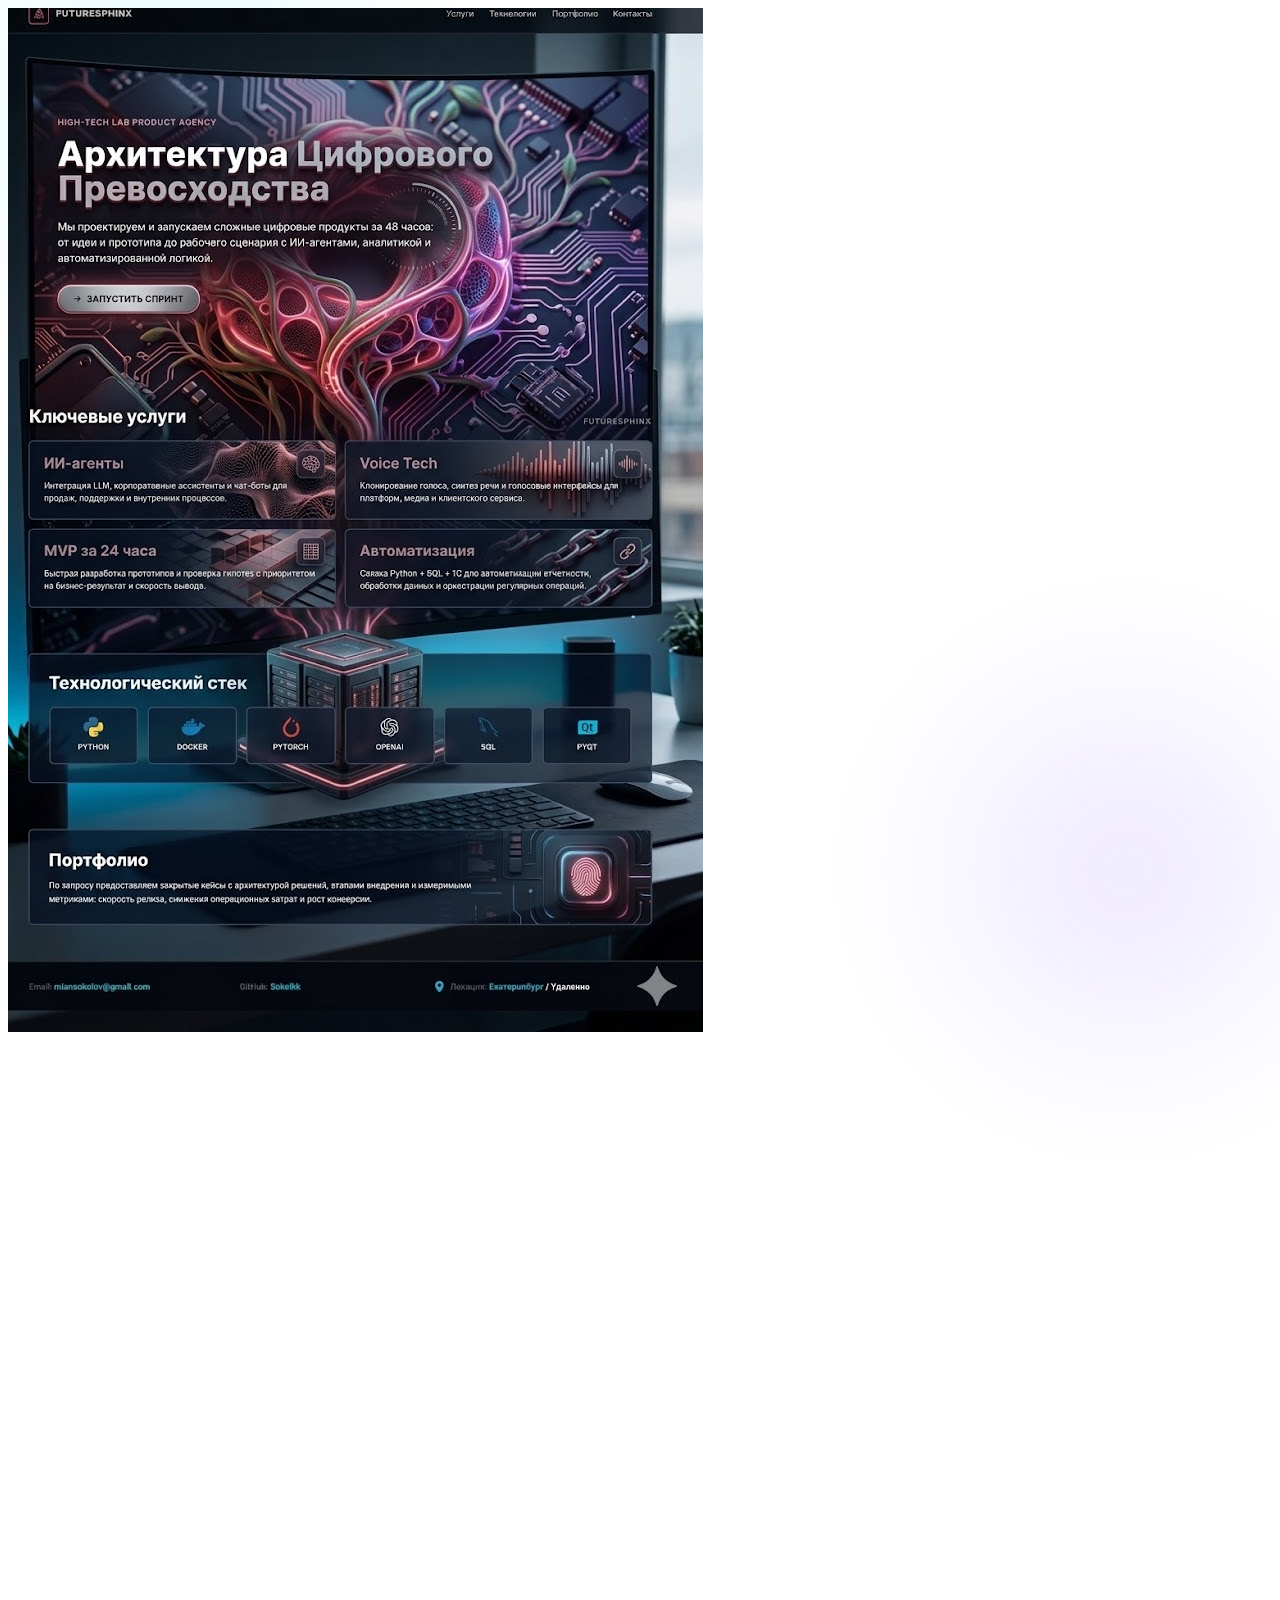
==== index.html @ 612477cf "Update index.html" ====
<!doctype html>
<html lang="ru">
<head>
  <meta charset="UTF-8" />
  <meta name="viewport" content="width=device-width, initial-scale=1.0" />
  <title>FutureSphinx — Архитектура цифрового превосходства</title>
  <link rel="preconnect" href="https://fonts.googleapis.com" />
  <link rel="preconnect" href="https://fonts.gstatic.com" crossorigin />
  <link href="https://fonts.googleapis.com/css2?family=Inter:wght@500;600;700;800&display=swap" rel="stylesheet" />
  <script src="https://cdn.tailwindcss.com"></script>
  <script>
    tailwind.config = {
      theme: {
        extend: {
          colors: {
            electric: "#00D1FF"
          },
          fontFamily: {
            sans: ["Inter", "ui-sans-serif", "system-ui", "sans-serif"]
          }
        }
      }
    };
  </script>
  <link rel="stylesheet" href="./styles.css" />
</head>
<body class="bg-[#04070f] text-slate-100 antialiased">
  <div class="ambient ambient-a"></div>
  <div class="ambient ambient-b"></div>
  <div class="fixed inset-0 -z-30">
    <img src="./assets/hero-board.jpg" alt="Фон печатной платы" class="h-full w-full object-cover brightness-[0.16] saturate-125" />
    <div class="absolute inset-0 bg-[linear-gradient(160deg,rgba(1,7,22,0.84),rgba(3,4,10,0.95))]"></div>
    <div class="absolute inset-0 tech-grid"></div>
  </div>
<div class="relative w-full overflow-hidden">
  <main class="mx-auto w-full max-w-[1280px] px-4 py-6 md:px-8 md:py-10">
    <section class="lab-shell reveal rounded-[14px] border border-white/15">
      <canvas id="fxCanvas" class="pointer-events-none absolute inset-0 z-[1]"></canvas>
      <div class="lab-bg absolute inset-0 z-0"></div>

      <header class="relative z-10 flex items-center justify-between border-b border-white/10 px-4 py-3 md:px-7">
        <a href="#" class="inline-flex items-center gap-2">
          <span class="inline-flex h-6 w-6 items-center justify-center rounded border border-electric/50 bg-electric/10">
            <svg viewBox="0 0 64 64" class="h-4 w-4 text-electric" fill="none" stroke="currentColor" stroke-width="4">
              <path d="M14 46l6-24 12 10 12-10 6 24-18 8-18-8z"></path>
              <path d="M24 18l8-8 8 8"></path>
            </svg>
          </span>
          <span class="text-xs font-extrabold tracking-[0.12em]">FUTURESPHINX</span>
        </a>
        <nav class="hidden items-center gap-5 text-xs font-semibold text-slate-300 md:flex">
          <a href="#services" class="js-scroll transition hover:text-electric">Услуги</a>
          <a href="#stack" class="js-scroll transition hover:text-electric">Технологии</a>
          <a href="#portfolio" class="js-scroll transition hover:text-electric">Портфолио</a>
          <a href="#contacts" class="js-scroll transition hover:text-electric">Контакты</a>
        </nav>
      </header>

      <div class="relative z-10 px-4 pb-5 pt-7 md:px-8 md:pt-11">
        <section id="heroIntro" class="reveal">
          <p class="text-[11px] font-bold uppercase tracking-[0.2em] text-electric/85">High-Tech Lab Product Agency</p>
          <h1 class="mt-3 max-w-4xl text-4xl font-extrabold leading-[1.02] text-white drop-shadow-[0_0_16px_rgba(255,255,255,0.16)] md:text-6xl">
            Архитектура Цифрового
            <span class="block text-electric drop-shadow-[0_0_28px_rgba(0,209,255,0.64)]">Превосходства</span>
          </h1>
          <p class="mt-5 max-w-3xl text-base leading-relaxed text-slate-200/90 md:text-[21px] md:leading-relaxed">
            Проектирую и запускаю сложные цифровые продукты за 48 часов:
            от идеи и прототипа до рабочего сценария с ИИ-агентами, аналитикой и автоматизированной логикой.
          </p>
          <button
            id="openFormBtn"
            type="button"
            class="js-open-form pulse-btn mt-7 inline-flex items-center gap-2 rounded-full border border-white/30 bg-white/90 px-6 py-3 text-sm font-bold uppercase tracking-[0.06em] text-slate-900 transition hover:bg-white"
          >
            <svg viewBox="0 0 24 24" class="h-4 w-4" fill="none" stroke="currentColor" stroke-width="2.2">
              <path d="M5 12h14"></path>
              <path d="M13 6l6 6-6 6"></path>
            </svg>
            Оставить заявку
          </button>
          <p class="cta-hint mt-3">Без предоплаты за консультацию — аудит и дорожная карта за 20 минут</p>
        </section>

        <section id="services-legacy" class="hidden mt-10 scroll-mt-24 md:scroll-mt-28">
          <h2 class="reveal text-4xl font-extrabold tracking-tight text-white">Ключевые услуги</h2>
          <div class="service-grid mt-5">
            <article class="reveal service-card tone-cyan service-card--interactive" tabindex="0" aria-expanded="false">
              <div class="service-summary">
                <div>
                  <div class="service-head">
                    <h3>ИИ-агенты</h3>
                    <span class="service-icon" aria-hidden="true">
                      <svg viewBox="0 0 24 24" fill="none" stroke="currentColor" stroke-width="1.9">
                        <path d="M12 3a3 3 0 0 0-3 3v1H8a3 3 0 0 0-3 3v1h1a3 3 0 0 0 3 3h1v1a3 3 0 0 0 3 3h1v-1a3 3 0 0 0 3-3v-1h1a3 3 0 0 0 3-3v-1h-1a3 3 0 0 0-3-3h-1V6a3 3 0 0 0-3-3h-1z"></path>
                      </svg>
                    </span>
                  </div>
                  <p class="service-short">Интеграция кастомных LLM</p>
                </div>
                <div class="service-meta">01 // FUTURESPHINX</div>
              </div>
              <div class="service-detail">
                <p>Разработка автономных агентов на базе GPT-4o и Claude 3.5. Автоматизация техподдержки, холодного поиска и глубокой аналитики данных без участия человека.</p>
              </div>
            </article>

            <article class="reveal service-card tone-violet service-card--interactive" tabindex="0" aria-expanded="false">
              <div class="service-summary">
                <div>
                  <div class="service-head">
                    <h3>Voice Tech</h3>
                    <span class="service-icon" aria-hidden="true">
                      <svg viewBox="0 0 24 24" fill="none" stroke="currentColor" stroke-width="1.9">
                        <path d="M4 12h2M8 9v6M12 6v12M16 9v6M20 11v2"></path>
                      </svg>
                    </span>
                  </div>
                  <p class="service-short">Синтез и клонирование</p>
                </div>
                <div class="service-meta">02 // FUTURESPHINX</div>
              </div>
              <div class="service-detail">
                <p>Создание цифровых двойников голоса с сохранением интонаций. Интеграция в IVR-системы и создание контента для YouTube и TikTok со студийным качеством.</p>
              </div>
            </article>

            <article class="reveal service-card tone-pink service-card--interactive" tabindex="0" aria-expanded="false">
              <div class="service-summary">
                <div>
                  <div class="service-head">
                    <h3>MVP за 48 часов</h3>
                    <span class="service-icon" aria-hidden="true">
                      <svg viewBox="0 0 24 24" fill="none" stroke="currentColor" stroke-width="1.9">
                        <path d="M4 4h16v12H4z"></path>
                        <path d="M8 20h8M12 16v4M7 9h10M7 12h6"></path>
                      </svg>
                    </span>
                  </div>
                  <p class="service-short">Молниеносный запуск</p>
                </div>
                <div class="service-meta">03 // FUTURESPHINX</div>
              </div>
              <div class="service-detail">
                <p>Проверка гипотезы в реальном бою. От проектирования архитектуры до деплоя работающего веб-сервиса на Vercel или Docker за два рабочих дня.</p>
              </div>
            </article>

            <article class="reveal service-card tone-violet service-card--interactive" tabindex="0" aria-expanded="false">
              <div class="service-summary">
                <div>
                  <div class="service-head">
                    <h3>Дизайн и UX</h3>
                    <span class="service-icon" aria-hidden="true">
                      <svg viewBox="0 0 24 24" fill="none" stroke="currentColor" stroke-width="1.9">
                        <path d="M4 4h16v12H4z"></path>
                        <path d="M8 20h8M12 16v4M7 8h10M7 11h5"></path>
                      </svg>
                    </span>
                  </div>
                  <p class="service-short">High-End эстетика</p>
                </div>
                <div class="service-meta">04 // FUTURESPHINX</div>
              </div>
              <div class="service-detail">
                <p>Проектирование сложных интерфейсов с акцентом на микровзаимодействия. Визуальный стиль уровня топовых мировых дизайн-студий.</p>
              </div>
            </article>

            <article class="reveal service-card tone-cyan service-card--interactive" tabindex="0" aria-expanded="false">
              <div class="service-summary">
                <div>
                  <div class="service-head">
                    <h3>Веб-разработка</h3>
                    <span class="service-icon" aria-hidden="true">
                      <svg viewBox="0 0 24 24" fill="none" stroke="currentColor" stroke-width="1.9">
                        <path d="M8 8l-4 4 4 4M16 8l4 4-4 4M13 6l-2 12"></path>
                      </svg>
                    </span>
                  </div>
                  <p class="service-short">Next.js и Tailwind</p>
                </div>
                <div class="service-meta">05 // FUTURESPHINX</div>
              </div>
              <div class="service-detail">
                <p>Высокопроизводительные приложения. Чистый код, SEO-оптимизация из коробки и идеальная работа на любых устройствах.</p>
              </div>
            </article>

            <article class="reveal service-card tone-pink service-card--interactive" tabindex="0" aria-expanded="false">
              <div class="service-summary">
                <div>
                  <div class="service-head">
                    <div class="service-title-wrap">
                      <h3>Мобильная разработка</h3>
                      <span class="service-badge">NEW</span>
                    </div>
                    <span class="service-icon" aria-hidden="true">
                      <svg viewBox="0 0 24 24" fill="none" stroke="currentColor" stroke-width="1.9">
                        <rect x="7" y="2.5" width="10" height="19" rx="2"></rect>
                        <path d="M10.5 5.5h3"></path>
                        <path d="M11.2 18.5h1.6"></path>
                      </svg>
                    </span>
                  </div>
                  <p class="service-short">iOS и Android</p>
                </div>
                <div class="service-meta">06 // FUTURESPHINX</div>
              </div>
              <div class="service-detail">
                <p>Кроссплатформенные решения на Flutter и React Native. Интеграция биометрии, пуш-уведомлений и встроенных ИИ-функций.</p>
              </div>
            </article>
          </div>
        </section>

        <section id="services" class="mt-14 scroll-mt-24 md:mt-20 md:scroll-mt-28">
          <div class="reveal flex flex-col gap-3 md:flex-row md:items-end md:justify-between">
            <div>
              <p class="text-[11px] font-bold uppercase tracking-[0.2em] text-electric/80">Core Expertise</p>
              <h2 class="mt-2 text-4xl font-extrabold tracking-tight text-white">Ключевые услуги</h2>
            </div>
            <p class="max-w-2xl text-sm text-slate-300 md:text-base">
              Вместо перегруженной витрины — три понятных направления, которые закрывают запуск, рост и качество продукта.
            </p>
          </div>

          <div class="mt-6 grid gap-4 lg:grid-cols-3">
            <article class="reveal rounded-xl border border-cyan-300/35 bg-[linear-gradient(150deg,rgba(8,20,45,0.92),rgba(6,14,30,0.88))] p-5 shadow-[0_0_0_1px_rgba(0,209,255,0.14),0_18px_30px_rgba(0,0,0,0.3)]">
              <h3 class="text-2xl font-extrabold text-white">Решения на базе ИИ</h3>
              <p class="mt-3 text-sm leading-relaxed text-slate-200/90">ИИ-агенты, Voice Tech, автоматизация диалогов и процессов под измеримые KPI.</p>
              <ul class="mt-4 space-y-2 text-sm text-cyan-200/90">
                <li>• LLM-интеграции и ассистенты</li>
                <li>• Голосовые интерфейсы и TTS</li>
                <li>• Внедрение искусственного<br>
                   интеллекта в ваш бизнес</li>

              </ul>
            </article>

            <article class="reveal rounded-xl border border-violet-300/35 bg-[linear-gradient(150deg,rgba(12,18,44,0.92),rgba(7,14,34,0.88))] p-5 shadow-[0_0_0_1px_rgba(125,97,255,0.16),0_18px_30px_rgba(0,0,0,0.3)]">
              <h3 class="text-2xl font-extrabold text-white">Ядро разработки</h3>
              <p class="mt-3 text-sm leading-relaxed text-slate-200/90">MVP, веб и мобильные продукты: от архитектуры до первого релиза в короткие сроки.</p>
              <ul class="mt-4 space-y-2 text-sm text-violet-200/90">
                <li>• MVP за 48 часов</li>
                <li>• Web + Mobile delivery</li>
                <li>• Создание интеграций <br>с мессенджерами Telergram, MAX</li>

              </ul>
            </article>

            <article class="reveal rounded-xl border border-fuchsia-300/35 bg-[linear-gradient(150deg,rgba(18,17,42,0.92),rgba(9,14,33,0.88))] p-5 shadow-[0_0_0_1px_rgba(255,92,171,0.16),0_18px_30px_rgba(0,0,0,0.3)]">
              <h3 class="text-2xl font-extrabold text-white">Дизайн и UX</h3>
              <p class="mt-3 text-sm leading-relaxed text-slate-200/90">Премиальные интерфейсы и продуктовая логика, которые усиливают конверсию и удержание.</p>
              <ul class="mt-4 space-y-2 text-sm text-fuchsia-200/90">
                <li>• Прототипирование и UX-аудит</li>
                <li>• High-end UI и микроанимации</li>
                <li>• Стильный интерактивный дизайн, <br>ориентированный на вовлеченность</li>

              </ul>
            </article>
          </div>
        </section>

        <section id="why-me-legacy" class="hidden mt-8 scroll-mt-24 md:scroll-mt-28">
          <div class="reveal why-panel">
            <p class="why-kicker">Почему стоит работать со мной?</p>
            <ul class="why-list">
              <li class="why-item">
                <span class="why-label">Выигрыш для клиента:</span>
                <span class="why-text">Технологический фокус и чёткая реализация. Вы получаете рабочий результат, а не бесконечный процесс.</span>
              </li>
              <li class="why-item">
                <span class="why-label">Экономия времени (Time-to-Market):</span>
                <span class="why-text">MVP за 48 часов, запуск без лишней бюрократии и быстрая проверка гипотез в реальных условиях.</span>
              </li>
              <li class="why-item">
                <span class="why-label">Прозрачный контроль:</span>
                <span class="why-text">Все этапы фиксируются в понятной дорожной карте: цели, приоритеты, сроки и измеримый результат.</span>
              </li>
              <li class="why-item">
                <span class="why-label">Встроенная аналитика:</span>
                <span class="why-text">Решения проектируются с учётом метрик роста, конверсии и удержания пользователей.</span>
              </li>
              <li class="why-item">
                <span class="why-label">Масштабируемость:</span>
                <span class="why-text">Архитектура готова к нагрузке и развитию продукта: от первого релиза до стабильного роста.</span>
              </li>
            </ul>
          </div>
        </section>

        <section id="why-me" class="mt-14 scroll-mt-24 md:mt-20 md:scroll-mt-28">
          <div class="reveal rounded-xl border border-white/20 bg-[linear-gradient(152deg,rgba(8,19,39,0.9),rgba(6,13,30,0.86))] p-5 md:p-7">
            <h2 class="text-3xl font-extrabold text-white md:text-4xl">Почему со мной работают</h2>
            <div class="mt-5 grid gap-3 md:grid-cols-3">
              <article class="rounded-lg border border-cyan-300/30 bg-[#08152f]/75 p-4">
                <h3 class="text-lg font-bold text-cyan-200">Скорость запуска</h3>
                <p class="mt-2 text-sm text-slate-200/90">MVP за 48 часов и быстрая проверка гипотез в боевых условиях.</p>
              </article>
              <article class="rounded-lg border border-violet-300/30 bg-[#101533]/75 p-4">
                <h3 class="text-lg font-bold text-violet-200">Дата-центричный подход</h3>
                <p class="mt-2 text-sm text-slate-200/90">Проектирую на базе метрик, а не предположений.</p>
              </article>
              <article class="rounded-lg border border-fuchsia-300/30 bg-[#15142f]/75 p-4">
                <h3 class="text-lg font-bold text-fuchsia-200">Прозрачный результат</h3>
                <p class="mt-2 text-sm text-slate-200/90">Четкий план, контроль этапов и измеримая бизнес-выгода.</p>
              </article>
            </div>
          </div>
        </section>

        <section id="stack" class="mt-14 scroll-mt-24 md:mt-20 md:scroll-mt-28">
          <h2 class="reveal text-4xl font-extrabold tracking-tight text-white">Технологический стек</h2>
          <div class="mt-4 rounded-xl border border-white/20 bg-[#081328]/72 p-3">
            <ul class="grid grid-cols-2 gap-3 sm:grid-cols-3 md:grid-cols-6">
              <li class="reveal stack-chip"><img src="https://cdn.jsdelivr.net/gh/devicons/devicon/icons/python/python-original.svg" alt="Python" /><span>Python</span></li>
              <li class="reveal stack-chip"><img src="https://cdn.jsdelivr.net/gh/devicons/devicon/icons/docker/docker-original.svg" alt="Docker" /><span>Docker</span></li>
              <li class="reveal stack-chip"><img src="https://cdn.jsdelivr.net/gh/devicons/devicon/icons/pytorch/pytorch-original.svg" alt="PyTorch" /><span>PyTorch</span></li>
              <li class="reveal stack-chip"><img src="./assets/openai.svg" alt="OpenAI" /><span>OpenAI</span></li>
              <li class="reveal stack-chip"><img src="https://cdn.jsdelivr.net/gh/devicons/devicon/icons/mysql/mysql-original.svg" alt="SQL" /><span>SQL</span></li>
              <li class="reveal stack-chip"><img src="https://cdn.simpleicons.org/qt/00D1FF" alt="PyQt" /><span>PyQt</span></li>
            </ul>
            <div class="reveal stack-note">
              <p class="stack-note__text stack-note__text--key">
                И это только малая часть экосистемы: подключаю <span>и многие другие технологии</span> под задачу, масштаб и бюджет проекта.
              </p>
            </div>
          </div>
        </section>

        <section id="portfolio" class="reveal mt-14 scroll-mt-24 rounded-xl border border-white/20 bg-[#081325]/75 p-6 md:mt-20 md:scroll-mt-28">
          <h2 class="text-4xl font-extrabold text-white">Портфолио</h2>
          <p class="mt-3 max-w-4xl text-sm leading-relaxed text-slate-200/90 md:text-base">
            По запросу предоставляю закрытые кейсы с архитектурой решений, этапами внедрения и измеримыми метриками:
            скорость релиза, снижение операционных затрат и рост конверсии.
          </p>
        </section>

        <section id="growth" class="mt-14 scroll-mt-24 md:mt-20 md:scroll-mt-28">
          <div class="reveal">
            <h2 class="text-3xl font-extrabold text-white md:text-4xl">Показатели успеха</h2>
            <div class="mt-5 grid gap-4 md:grid-cols-3">
              <article class="metric-card">
                <p class="metric-value">-37%</p>
                <p class="metric-label">снижение операционных затрат</p>
              </article>
              <article class="metric-card">
                <p class="metric-value">x2</p>
                <p class="metric-label">ускорение запуска продукта</p>
              </article>
              <article class="metric-card">
                <p class="metric-value">+28%</p>
                <p class="metric-label">рост входящих лидов</p>
              </article>
            </div>
          </div>

          <div class="reveal mt-10 rounded-xl border border-white/20 bg-[linear-gradient(152deg,rgba(8,18,40,0.9),rgba(7,13,30,0.86))] p-5 md:p-7">
            <h3 class="text-2xl font-extrabold text-white">Процесс в 4 шага</h3>
            <ol class="process-grid mt-4">
              <li><p class="step-title">Бриф</p><p class="step-time">30 минут</p></li>
              <li><p class="step-title">Архитектура</p><p class="step-time">1 день</p></li>
              <li><p class="step-title">Запуск</p><p class="step-time">48 часов</p></li>
              <li><p class="step-title">Масштаб</p><p class="step-time">по метрикам</p></li>
            </ol>
          </div>

          <div class="reveal mt-10 rounded-xl border border-white/20 bg-[linear-gradient(152deg,rgba(8,18,38,0.9),rgba(7,13,28,0.86))] p-5 md:p-7">
            <h3 class="text-2xl font-extrabold text-white">FAQ и гарантии</h3>
            <div class="faq-list mt-4">
              <details class="faq-item">
                <summary>Когда получу первый результат?</summary>
                <p>Первый прототип обычно в течение 48 часов после брифа и согласования сценария.</p>
              </details>
              <details class="faq-item">
                <summary>Как формируется стоимость?</summary>
                <p>Стоимость зависит от объема задач и интеграций. Смету даю после короткого аудита.</p>
              </details>
              <details class="faq-item">
                <summary>Кому принадлежит код и документация?</summary>
                <p>Все исходники, доступы и документация передаются заказчику по договору.</p>
              </details>
            </div>
          </div>
        </section>

        <section id="growth-legacy" class="hidden mt-8 scroll-mt-24 md:scroll-mt-28">
          <div class="reveal premium-shell">
            <div class="premium-head">
              <p class="premium-kicker">Growth Engine</p>
              <h2 class="premium-title">Показатели, процесс и гарантии запуска</h2>
              <p class="premium-subtitle">Все, что нужно для решения о запуске: выгода, сроки, процесс и прозрачность на каждом этапе.</p>
            </div>

            <div class="mini-cases">
              <article class="metric-card"><p class="metric-value">-37%</p><p class="metric-label">операционных затрат</p></article>
              <article class="metric-card"><p class="metric-value">x2</p><p class="metric-label">скорость запуска</p></article>
              <article class="metric-card"><p class="metric-value">+28%</p><p class="metric-label">прирост лидов</p></article>
            </div>

            <div class="offer-grid">
              <article class="offer-card">
                <h3>Легкая персонализация</h3>
                <p class="offer-copy">Выберите сценарий, и я сразу подсвечу приоритет запуска.</p>
                <div class="offer-switch" role="tablist" aria-label="Тип бизнеса">
                  <button type="button" class="offer-pill is-active" data-offer="startup">Для стартапа</button>
                  <button type="button" class="offer-pill" data-offer="ecom">Для eCom</button>
                  <button type="button" class="offer-pill" data-offer="b2b">Для B2B</button>
                </div>
                <div id="offerBox" class="offer-box">
                  <p id="offerText" class="offer-text">Фокус на молниеносном MVP: собираем ключевую функциональность, запускаем тест на рынке и докручиваем продукт по метрикам.</p>
                </div>
              </article>

              <article class="roi-card">
                <h3>ROI-калькулятор</h3>
                <p class="offer-copy">Введите 3 параметра и сразу оцените потенциал эффекта.</p>
                <div class="roi-form">
                  <label class="roi-field"><span>Оборот в месяц, ₽</span><input id="roiRevenue" type="number" min="100000" step="10000" value="2500000" /></label>
                  <label class="roi-field"><span>Текущие лиды/мес.</span><input id="roiLeads" type="number" min="10" step="10" value="320" /></label>
                  <label class="roi-field"><span>Операционные расходы, ₽/мес.</span><input id="roiCosts" type="number" min="50000" step="5000" value="780000" /></label>
                </div>
                <div class="roi-result">
                  <p>Экономия: <strong id="roiSavings">0 ₽</strong></p>
                  <p>Доп. лиды: <strong id="roiExtraLeads">0</strong></p>
                  <p>Доп. выручка: <strong id="roiExtraRevenue">0 ₽</strong></p>
                </div>
              </article>
            </div>

            <div class="proof-grid">
              <article class="proof-card">
                <h3>Социальное доказательство</h3>
                <p>Нам доверили <strong>47 проектов</strong> в нишах: SaaS, FinTech, eCom, MedTech и B2B-сервисы.</p>
                <div class="logo-cloud"><span>FINTECH</span><span>ECOM</span><span>B2B SAAS</span><span>EDTECH</span><span>LOGISTICS</span><span>MEDIA</span></div>
                <blockquote>«После внедрения агентов мы сократили время обработки заявок в 2.3 раза и сняли пиковую нагрузку с команды продаж».</blockquote>
              </article>

              <article class="proof-card">
                <h3>SLA и скорость реакции</h3>
                <div class="sla-list">
                  <div class="sla-item"><p class="sla-value">30 мин</p><p class="sla-label">максимум до первого ответа</p></div>
                  <div class="sla-item"><p class="sla-value">48 часов</p><p class="sla-label">до первого прототипа</p></div>
                  <div class="sla-item"><p class="sla-value">7 дней</p><p class="sla-label">до первой измеримой метрики</p></div>
                </div>
              </article>
            </div>

            <div class="before-after">
              <article class="ba-card"><h3>Обработка заявок</h3><p><span>До:</span> 18-24 часа до ответа клиенту.</p><p><span>После:</span> 2-4 часа через автоматизацию и агентов.</p></article>
              <article class="ba-card"><h3>Разработка MVP</h3><p><span>До:</span> 4-6 недель до первой версии.</p><p><span>После:</span> 48 часов до прототипа и теста гипотезы.</p></article>
              <article class="ba-card"><h3>Аналитика и рост</h3><p><span>До:</span> решения интуитивно, без единой метрики.</p><p><span>После:</span> дашборды, воронка и приоритеты по ROI.</p></article>
            </div>

            <section class="process-block">
              <h3>Процесс в 4 шага</h3>
              <ol class="process-grid">
                <li><p class="step-title">Бриф</p><p class="step-time">0.5 дня</p></li>
                <li><p class="step-title">Архитектура</p><p class="step-time">1 день</p></li>
                <li><p class="step-title">Запуск</p><p class="step-time">2 дня</p></li>
                <li><p class="step-title">Масштаб</p><p class="step-time">непрерывно</p></li>
              </ol>
            </section>

            <section class="trust-block">
              <h3>Качество и надежность</h3>
              <div class="trust-points">
                <span>Автотесты и code review</span>
                <span>Мониторинг и алертинг 24/7</span>
                <span>Сквозная аналитика</span>
                <span>Техническая документация</span>
                <span>Безопасность и права на код заказчика</span>
              </div>
            </section>

            <section id="faq" class="faq-block">
              <h3>FAQ</h3>
              <div class="faq-list">
                <details class="faq-item"><summary>Какие реальные сроки запуска?</summary><p>Первый прототип обычно за 48 часов, боевой запуск зависит от сценария и интеграций.</p></details>
                <details class="faq-item"><summary>Как формируется стоимость?</summary><p>Стоимость привязана к объему задач, срочности и количеству интеграций; оценку даю после брифа.</p></details>
                <details class="faq-item"><summary>Есть ли поддержка после релиза?</summary><p>Да, могу вести продукт по SLA: мониторинг, обновления, гипотезы роста и оптимизация.</p></details>
                <details class="faq-item"><summary>Кому принадлежат права на код?</summary><p>Все исходники и документация передаются заказчику по договору.</p></details>
              </div>
            </section>
          </div>
          <p class="cta-hint cta-hint--center">Консультация без предоплаты. Старт с быстрого аудита и дорожной карты.</p>
        </section>

        <section class="reveal mt-14 pb-2 md:mt-20">
          <div class="cta-center-wrap">
            <button
              type="button"
              class="js-open-form cta-center-btn"
              aria-label="Оставить заявку"
            >
              <span class="cta-center-btn__spark" aria-hidden="true"></span>
              <svg viewBox="0 0 24 24" class="h-4 w-4" fill="none" stroke="currentColor" stroke-width="2.2">
                <path d="M5 12h14"></path>
                <path d="M13 6l6 6-6 6"></path>
              </svg>
              Оставить заявку
            </button>
          </div>
        </section>
      </div>
    </section>
  </main>

  <footer id="contacts" class="mx-auto mt-4 w-full max-w-[1280px] scroll-mt-24 border-t border-white/10 px-4 py-5 text-sm text-slate-300 md:scroll-mt-28 md:px-8">
    <div class="grid gap-3 md:grid-cols-3">
      <p><span class="text-slate-500">Email:</span> <a class="text-electric hover:underline" href="mailto:miansokolov@gmail.com">miansokolov@gmail.com</a></p>
      <p><span class="text-slate-500">GitHub:</span> <a class="text-electric hover:underline" href="https://github.com/Sokolkk" target="_blank" rel="noreferrer">Sokolkk</a></p>
      <p><span class="text-slate-500">Локация:</span> По договоренности / Удаленно</p>
    </div>
  </footer>
</div>
  <div id="leadFormModal" class="form-modal" hidden aria-hidden="true" role="dialog" aria-modal="true" aria-labelledby="leadFormTitle">
    <div class="form-modal__backdrop" data-close-form></div>
    <div class="form-modal__dialog" role="document">
      <div class="form-modal__head">
        <h3 id="leadFormTitle">Оставить заявку</h3>
        <button type="button" class="form-modal__close" data-close-form aria-label="Закрыть форму">
          <svg viewBox="0 0 24 24" fill="none" stroke="currentColor" stroke-width="2.2">
            <path d="M6 6l12 12M18 6l-12 12"></path>
          </svg>
        </button>
      </div>
      <div class="form-modal__body">
        <div class="form-frame-shell">
          <form id="leadCaptureForm" class="lead-form" novalidate>
            <p class="lead-form__subtitle">Заполните форму — отвечу в течение 30 минут.</p>

            <div class="lead-form__grid">
              <label class="lead-field">
                <span>Ваше имя</span>
                <input type="text" name="name" placeholder="Например: Михаил" required />
              </label>
              <label class="lead-field">
                <span>Контакт (Email / Telegram / Телефон)</span>
                <input
                  id="leadContactInput"
                  type="text"
                  name="contact"
                  placeholder="you@example.com / @username / +7 999 123-45-67"
                  required
                />
              </label>
            </div>

            <div class="lead-form__grid">
              <label class="lead-field">
                <span>Компания или проект</span>
                <input type="text" name="project" placeholder="Название компании или ссылка" />
              </label>
              <label class="lead-field">
                <span>Тип задачи</span>
                <select name="taskType" required>
                  <option value="" selected disabled>Выберите тип задачи</option>
                  <option value="ИИ-агенты">ИИ-агенты</option>
                  <option value="Voice Tech">Voice Tech</option>
                  <option value="MVP за 48 часов">MVP за 48 часов</option>
                  <option value="Автоматизация">Автоматизация</option>
                  <option value="Другое">Другое</option>
                </select>
              </label>
            </div>

            <label class="lead-field">
              <span>Кратко о задаче</span>
              <textarea
                id="leadMessageInput"
                name="message"
                rows="4"
                minlength="50"
                placeholder="Что нужно запустить и в какие сроки? Минимум 50 символов."
                required
              ></textarea>
            </label>

            <label class="lead-consent">
              <input id="leadConsentInput" type="checkbox" name="consent" required />
              <span>Согласен на обработку персональных данных для обратной связи.</span>
            </label>
            <details class="lead-consent-details">
              <summary>Прочитать согласие на обработку персональных данных (152-ФЗ)</summary>
              <p>
                Нажимая «Отправить заявку», вы подтверждаете согласие на обработку персональных данных
                (имя, контакт, данные проекта и текст заявки) в целях обратной связи и подготовки коммерческого
                предложения. Обработка включает сбор, запись, хранение и использование данных с применением и без
                применения средств автоматизации. Согласие действует до достижения цели обработки или до отзыва.
              </p>
              <p>
                Основание: Федеральный закон РФ от 27.07.2006 № 152-ФЗ «О персональных данных».
                <a href="https://www.consultant.ru/document/cons_doc_LAW_61801/" target="_blank" rel="noreferrer">
                  Текст закона
                </a>
              </p>
            </details>

            <div class="lead-form__actions">
              <button id="leadSubmitBtn" type="submit" class="lead-submit-btn">
                Отправить заявку
              </button>
              <p id="leadFormStatus" class="lead-form__status" aria-live="polite"></p>
            </div>
          </form>
        </div>
      </div>
    </div>
  </div>

  <script src="./script.js"></script>
</body>
</html>
---- styles.css ----
html {
  max-width: 100%;
  overflow-x: clip;
  overflow-y: auto;
}

html.modal-open {
  overflow: hidden;
}

body {
  max-width: 100%;
  overflow: visible;
}

.ambient {
  position: fixed;
  width: 44vw;
  aspect-ratio: 1;
  border-radius: 999px;
  filter: blur(56px);
  opacity: 0.24;
  pointer-events: none;
  z-index: -10;
  contain: paint;
  animation: ambientDrift 14s ease-in-out infinite alternate;
}

.ambient-a {
  top: -18vh;
  left: -8vw;
  background: radial-gradient(circle, rgba(0, 209, 255, 0.55), transparent 68%);
}

.ambient-b {
  right: -10vw;
  bottom: -28vh;
  background: radial-gradient(circle, rgba(111, 71, 255, 0.55), transparent 66%);
  animation-duration: 17s;
}

.tech-grid {
  background-image:
    linear-gradient(rgba(255, 255, 255, 0.05) 1px, transparent 1px),
    linear-gradient(90deg, rgba(255, 255, 255, 0.05) 1px, transparent 1px);
  background-size: 36px 36px;
  animation: gridMove 22s linear infinite;
}

.lab-shell {
  position: relative;
  overflow: visible;
  backdrop-filter: blur(7px);
  box-shadow:
    0 26px 48px rgba(0, 0, 0, 0.55),
    0 0 0 1px rgba(0, 209, 255, 0.2),
    0 0 36px rgba(0, 209, 255, 0.16);
}

.lab-shell::before {
  content: "";
  position: absolute;
  inset: -2px;
  border-radius: 14px;
  background: conic-gradient(
    from 30deg,
    rgba(0, 209, 255, 0.35),
    rgba(104, 82, 255, 0.25),
    rgba(255, 77, 148, 0.2),
    rgba(0, 209, 255, 0.35)
  );
  z-index: -1;
  filter: blur(11px);
  animation: rotateGlow 9s linear infinite;
}

.lab-bg {
  background:
    linear-gradient(160deg, rgba(4, 15, 34, 0.72), rgba(3, 6, 14, 0.84)),
    url("./assets/hero-board.jpg") center / cover no-repeat;
  filter: saturate(1.22) contrast(1.08);
}

.lab-bg::before,
.lab-bg::after {
  content: "";
  position: absolute;
  inset: 0;
  pointer-events: none;
}

.lab-bg::before {
  background:
    radial-gradient(44% 38% at 50% 28%, rgba(0, 209, 255, 0.22), transparent 70%),
    radial-gradient(38% 34% at 62% 56%, rgba(255, 70, 140, 0.21), transparent 70%);
  animation: pulseField 4.2s ease-in-out infinite;
}

.lab-bg::after {
  background:
    linear-gradient(180deg, transparent 0%, rgba(0, 0, 0, 0.36) 72%, rgba(0, 0, 0, 0.58) 100%),
    repeating-linear-gradient(
      0deg,
      transparent 0px,
      transparent 4px,
      rgba(255, 255, 255, 0.016) 5px,
      transparent 6px
    );
}

.pulse-btn {
  position: relative;
  isolation: isolate;
  overflow: visible;
  text-shadow: 0 0 0 rgba(0, 0, 0, 0);
  transform: translate3d(0, 0, 0);
  will-change: transform;
  box-shadow:
    0 0 0 rgba(255, 255, 255, 0),
    0 0 0 rgba(0, 209, 255, 0);
  animation: pulseButton 2.2s ease-in-out infinite;
}

.pulse-btn::before,
.pulse-btn::after {
  content: "";
  position: absolute;
  inset: -3px;
  border-radius: 999px;
  pointer-events: none;
}

.pulse-btn::before {
  z-index: -2;
  background: radial-gradient(circle at 50% 50%, rgba(0, 209, 255, 0.35), transparent 70%);
  filter: blur(8px);
  opacity: 0.7;
  animation: buttonHalo 2.2s ease-in-out infinite;
}

.pulse-btn::after {
  z-index: -1;
  background: linear-gradient(110deg, transparent 20%, rgba(255, 255, 255, 0.7) 45%, transparent 70%);
  transform: translateX(-135%);
  animation: buttonSweep 3.8s ease-in-out infinite;
}

.pulse-btn svg {
  animation: arrowNudge 1.6s ease-in-out infinite;
}

.pulse-btn:hover {
  transform: translate3d(0, -1px, 0) scale(1.015);
  box-shadow:
    0 0 0 4px rgba(255, 255, 255, 0.18),
    0 0 28px rgba(0, 209, 255, 0.5);
}

.service-card {
  border: 1px solid rgba(145, 205, 255, 0.32);
  border-radius: 0.88rem;
  background:
    linear-gradient(145deg, rgba(7, 15, 39, 0.88), rgba(4, 10, 26, 0.82)),
    radial-gradient(circle at 88% 12%, rgba(0, 209, 255, 0.16), transparent 42%);
  padding: 1.08rem 1.08rem 1rem;
  backdrop-filter: blur(6px);
  position: relative;
  overflow: hidden;
  min-height: 166px;
  box-shadow:
    inset 0 0 0 1px rgba(255, 255, 255, 0.04),
    0 0 0 1px rgba(56, 95, 151, 0.3),
    0 12px 22px rgba(0, 0, 0, 0.25);
  transition: transform 220ms ease, border-color 220ms ease, box-shadow 220ms ease, filter 220ms ease;
}

.service-card--interactive {
  cursor: pointer;
}

.service-summary {
  position: relative;
  z-index: 2;
  height: 100%;
  display: flex;
  flex-direction: column;
  justify-content: space-between;
  gap: 0.55rem;
  transition: opacity 320ms ease, transform 320ms ease;
}

.service-short {
  margin-top: 0.66rem;
  color: #7de9ff;
  font-size: 0.78rem;
  line-height: 1.35;
  letter-spacing: 0.01em;
}

.service-meta {
  color: rgba(173, 200, 232, 0.45);
  font-size: 0.64rem;
  letter-spacing: 0.12em;
  text-transform: uppercase;
}

.service-detail {
  position: absolute;
  inset: 0;
  z-index: 3;
  display: flex;
  align-items: center;
  padding: 1.08rem;
  background: linear-gradient(155deg, rgba(6, 16, 37, 0.95), rgba(9, 16, 34, 0.95));
  backdrop-filter: blur(9px);
  opacity: 0;
  transform: translateY(100%);
  pointer-events: none;
  transition: transform 360ms ease, opacity 360ms ease;
}

.service-detail p {
  margin: 0;
  color: rgba(230, 238, 250, 0.94);
  font-size: 0.84rem;
  line-height: 1.45;
}

.service-grid {
  display: grid;
  gap: 0.75rem;
  grid-template-columns: repeat(1, minmax(0, 1fr));
}

.service-head {
  display: flex;
  align-items: center;
  justify-content: space-between;
  gap: 0.8rem;
}

.service-title-wrap {
  display: inline-flex;
  align-items: center;
  gap: 0.42rem;
  min-width: 0;
}

.service-badge {
  display: inline-flex;
  align-items: center;
  justify-content: center;
  min-height: 18px;
  padding: 0.06rem 0.42rem;
  border-radius: 999px;
  border: 1px solid rgba(255, 127, 164, 0.52);
  background: rgba(255, 84, 140, 0.18);
  color: #ffd4e9;
  font-size: 0.58rem;
  font-weight: 700;
  letter-spacing: 0.06em;
  white-space: nowrap;
}

.service-badge-updated {
  border-color: rgba(123, 255, 200, 0.42);
  color: #8dffd0;
}

.service-icon {
  flex: 0 0 auto;
  width: 40px;
  height: 40px;
  border-radius: 11px;
  border: 1px solid rgba(0, 209, 255, 0.42);
  background: rgba(0, 209, 255, 0.08);
  display: inline-flex;
  align-items: center;
  justify-content: center;
  color: rgba(177, 236, 255, 0.95);
  box-shadow: 0 0 16px rgba(0, 209, 255, 0.22);
}

.service-icon svg {
  width: 20px;
  height: 20px;
}

.service-card::before {
  content: "";
  position: absolute;
  inset: 0;
  transform: translateX(-120%);
  background: linear-gradient(100deg, transparent 12%, rgba(255, 255, 255, 0.17) 45%, transparent 78%);
  animation: shimmer 4.8s ease-in-out infinite;
}

.service-card h3 {
  font-size: clamp(1.08rem, 1.65vw, 1.56rem);
  font-weight: 800;
  color: #e8f5ff;
  line-height: 1.1;
  letter-spacing: -0.01em;
}

.service-card--interactive:hover .service-summary,
.service-card--interactive:focus-visible .service-summary,
.service-card--interactive.is-open .service-summary {
  opacity: 0;
  transform: translateY(-8px);
}

.service-card--interactive:hover .service-detail,
.service-card--interactive:focus-visible .service-detail,
.service-card--interactive.is-open .service-detail {
  opacity: 1;
  transform: translateY(0);
}

.service-card--interactive:focus-visible {
  outline: 2px solid rgba(0, 209, 255, 0.58);
  outline-offset: 2px;
}

.service-card:hover {
  transform: translateY(-3px);
  filter: saturate(1.1);
  border-color: rgba(143, 210, 255, 0.6);
  box-shadow:
    inset 0 0 0 1px rgba(255, 255, 255, 0.06),
    0 0 0 1px rgba(131, 100, 255, 0.38),
    0 0 22px rgba(120, 79, 255, 0.24);
}

.service-card.tone-cyan {
  box-shadow:
    inset 0 0 0 1px rgba(255, 255, 255, 0.04),
    0 0 0 1px rgba(0, 209, 255, 0.24),
    0 0 18px rgba(0, 209, 255, 0.16);
}

.service-card.tone-violet {
  box-shadow:
    inset 0 0 0 1px rgba(255, 255, 255, 0.04),
    0 0 0 1px rgba(133, 98, 255, 0.3),
    0 0 20px rgba(133, 98, 255, 0.18);
}

.service-card.tone-pink {
  box-shadow:
    inset 0 0 0 1px rgba(255, 255, 255, 0.04),
    0 0 0 1px rgba(255, 92, 171, 0.32),
    0 0 20px rgba(255, 92, 171, 0.17);
}

.why-panel {
  border: 1px solid rgba(123, 196, 255, 0.34);
  border-radius: 0.92rem;
  background:
    linear-gradient(156deg, rgba(8, 20, 42, 0.9), rgba(6, 15, 33, 0.86)),
    radial-gradient(circle at 10% 0%, rgba(0, 209, 255, 0.1), transparent 45%);
  padding: 1.05rem 1.08rem;
  box-shadow:
    inset 0 0 0 1px rgba(255, 255, 255, 0.03),
    0 0 0 1px rgba(0, 209, 255, 0.14),
    0 12px 24px rgba(0, 0, 0, 0.26);
}

.why-kicker {
  margin: 0 0 0.78rem;
  color: #dff4ff;
  font-weight: 800;
  font-size: 1.05rem;
  letter-spacing: 0.01em;
}

.why-list {
  list-style: none;
  margin: 0;
  padding: 0;
  display: grid;
  gap: 0.52rem;
}

.why-item {
  border: 1px solid rgba(139, 198, 255, 0.25);
  border-radius: 0.62rem;
  background: linear-gradient(150deg, rgba(10, 24, 48, 0.8), rgba(8, 18, 36, 0.76));
  padding: 0.56rem 0.65rem 0.56rem 1.12rem;
  font-size: 0.79rem;
  line-height: 1.42;
  color: rgba(226, 236, 250, 0.94);
  position: relative;
  opacity: 0;
  transform: translateY(10px);
  transition:
    opacity 520ms ease,
    transform 520ms ease,
    border-color 220ms ease,
    box-shadow 220ms ease,
    background 220ms ease;
}

.why-item::before {
  content: "";
  position: absolute;
  left: 0.48rem;
  top: 50%;
  width: 6px;
  height: 6px;
  border-radius: 999px;
  background: rgba(0, 209, 255, 0.9);
  box-shadow: 0 0 10px rgba(0, 209, 255, 0.6);
  transform: translateY(-50%);
  animation: whyDotPulse 2.6s ease-in-out infinite;
}

.why-label {
  color: #8ce8ff;
  font-weight: 700;
}

.why-text {
  color: rgba(226, 236, 250, 0.9);
}

.why-panel.is-visible .why-item {
  opacity: 1;
  transform: translateY(0);
}

.why-panel.is-visible .why-item:nth-child(1) { transition-delay: 40ms; }
.why-panel.is-visible .why-item:nth-child(2) { transition-delay: 120ms; }
.why-panel.is-visible .why-item:nth-child(3) { transition-delay: 200ms; }
.why-panel.is-visible .why-item:nth-child(4) { transition-delay: 280ms; }
.why-panel.is-visible .why-item:nth-child(5) { transition-delay: 360ms; }

.why-item:hover {
  border-color: rgba(133, 220, 255, 0.48);
  background: linear-gradient(150deg, rgba(13, 29, 58, 0.85), rgba(9, 22, 44, 0.82));
  box-shadow: 0 0 18px rgba(0, 209, 255, 0.16);
}

.cta-center-wrap {
  display: flex;
  justify-content: center;
  padding: 0.35rem 0 0.55rem;
}

.cta-center-btn {
  position: relative;
  display: inline-flex;
  align-items: center;
  gap: 0.55rem;
  border: 1px solid rgba(0, 209, 255, 0.62);
  border-radius: 999px;
  background: linear-gradient(145deg, rgba(8, 24, 48, 0.96), rgba(6, 14, 30, 0.96));
  color: #dff7ff;
  padding: 0.88rem 1.36rem;
  font-weight: 800;
  letter-spacing: 0.06em;
  text-transform: uppercase;
  font-size: 0.84rem;
  cursor: pointer;
  box-shadow:
    inset 0 0 0 1px rgba(255, 255, 255, 0.05),
    0 0 0 1px rgba(0, 209, 255, 0.24),
    0 0 20px rgba(0, 209, 255, 0.2);
  animation: ctaCenterPulse 2.4s ease-in-out infinite;
  overflow: hidden;
}

.cta-center-btn::before {
  content: "";
  position: absolute;
  inset: -2px;
  border-radius: 999px;
  background: linear-gradient(115deg, rgba(0, 209, 255, 0.3), rgba(125, 97, 255, 0.28), rgba(0, 209, 255, 0.32));
  filter: blur(10px);
  opacity: 0.75;
  z-index: -2;
  animation: ctaCenterAura 2.4s ease-in-out infinite;
}

.cta-center-btn::after {
  content: "";
  position: absolute;
  inset: 0;
  background: linear-gradient(110deg, transparent 24%, rgba(255, 255, 255, 0.7) 48%, transparent 72%);
  transform: translateX(-135%);
  animation: ctaCenterSweep 3.8s ease-in-out infinite;
}

.cta-center-btn__spark {
  width: 6px;
  height: 6px;
  border-radius: 999px;
  background: #4be7ff;
  box-shadow: 0 0 12px rgba(75, 231, 255, 0.8);
  animation: ctaCenterSpark 1.6s ease-in-out infinite;
}

.cta-center-btn svg {
  position: relative;
  z-index: 1;
}

.cta-center-btn:hover {
  transform: translateY(-1px) scale(1.012);
  box-shadow:
    inset 0 0 0 1px rgba(255, 255, 255, 0.08),
    0 0 0 1px rgba(0, 209, 255, 0.38),
    0 0 28px rgba(0, 209, 255, 0.32);
}

.stack-chip {
  display: grid;
  justify-items: center;
  gap: 0.6rem;
  border: 1px solid rgba(255, 255, 255, 0.2);
  border-radius: 0.72rem;
  background: linear-gradient(145deg, rgba(9, 25, 54, 0.78), rgba(9, 15, 29, 0.8));
  padding: 0.95rem 0.65rem 0.8rem;
  text-transform: uppercase;
  font-size: 0.72rem;
  letter-spacing: 0.05em;
  color: #cae1ff;
  min-height: 94px;
  transition: border-color 180ms ease, box-shadow 180ms ease, transform 180ms ease;
}

.stack-chip img {
  width: 2rem;
  height: 2rem;
  object-fit: contain;
  filter: drop-shadow(0 0 8px rgba(0, 209, 255, 0.5));
}

.stack-chip:hover {
  border-color: rgba(0, 209, 255, 0.66);
  box-shadow: 0 0 20px rgba(0, 209, 255, 0.2);
  transform: translateY(-2px);
}

.stack-note {
  margin-top: 0.82rem;
  border-top: 1px solid rgba(255, 255, 255, 0.12);
  padding-top: 0.72rem;
}

.stack-note__text {
  margin: 0;
  color: rgba(211, 227, 248, 0.9);
  font-size: 0.83rem;
  line-height: 1.45;
}

.stack-note__text--key {
  font-size: 0.96rem;
  line-height: 1.5;
  font-weight: 700;
  color: #e9f8ff;
  text-shadow: 0 0 16px rgba(0, 209, 255, 0.22);
}

.stack-note__text span {
  color: #8deeff;
  font-weight: 700;
  text-shadow: 0 0 10px rgba(0, 209, 255, 0.35);
}

.cta-hint {
  margin: 0;
  color: rgba(171, 235, 255, 0.95);
  font-size: 0.83rem;
  font-weight: 700;
  letter-spacing: 0.01em;
  text-shadow: 0 0 10px rgba(0, 209, 255, 0.34);
}

.cta-hint--center {
  text-align: center;
  margin-top: 0.62rem;
}

.premium-shell {
  border: 1px solid rgba(128, 216, 255, 0.28);
  border-radius: 0.9rem;
  background:
    linear-gradient(150deg, rgba(8, 18, 39, 0.8), rgba(5, 11, 26, 0.84)),
    radial-gradient(circle at 84% 10%, rgba(145, 88, 255, 0.2), transparent 42%),
    radial-gradient(circle at 8% 92%, rgba(0, 209, 255, 0.18), transparent 44%);
  padding: 1rem;
  box-shadow:
    inset 0 0 0 1px rgba(255, 255, 255, 0.04),
    0 0 0 1px rgba(0, 209, 255, 0.14),
    0 22px 34px rgba(0, 0, 0, 0.3);
}

.premium-head {
  margin-bottom: 0.88rem;
}

.premium-kicker {
  margin: 0;
  font-size: 0.72rem;
  letter-spacing: 0.14em;
  text-transform: uppercase;
  font-weight: 800;
  color: #6defff;
}

.premium-title {
  margin: 0.32rem 0 0;
  font-size: clamp(1.45rem, 3.4vw, 2.2rem);
  line-height: 1.1;
  font-weight: 800;
  color: #f2f9ff;
}

.premium-subtitle {
  margin: 0.42rem 0 0;
  color: rgba(213, 228, 248, 0.9);
  font-size: 0.93rem;
  line-height: 1.48;
  max-width: 58ch;
}

.mini-cases {
  display: grid;
  grid-template-columns: repeat(3, minmax(0, 1fr));
  gap: 0.64rem;
  margin-bottom: 0.88rem;
}

.metric-card {
  border: 1px solid rgba(102, 186, 255, 0.4);
  border-radius: 0.82rem;
  background: linear-gradient(145deg, rgba(8, 19, 44, 0.85), rgba(8, 14, 30, 0.84));
  padding: 0.86rem 0.9rem;
  box-shadow: 0 0 16px rgba(0, 209, 255, 0.15);
  animation: metricPulse 3.2s ease-in-out infinite;
}

.metric-card:nth-child(2) {
  animation-delay: 220ms;
}

.metric-card:nth-child(3) {
  animation-delay: 420ms;
}

.metric-value {
  margin: 0;
  font-size: clamp(1.5rem, 3vw, 2rem);
  font-weight: 800;
  color: #7ff1ff;
  text-shadow: 0 0 16px rgba(0, 209, 255, 0.34);
  letter-spacing: 0.02em;
}

.metric-label {
  margin: 0.24rem 0 0;
  font-size: 0.82rem;
  color: rgba(210, 227, 246, 0.88);
}

.offer-grid,
.proof-grid,
.before-after {
  display: grid;
  grid-template-columns: repeat(2, minmax(0, 1fr));
  gap: 0.64rem;
  margin-bottom: 0.66rem;
}

.before-after {
  grid-template-columns: repeat(3, minmax(0, 1fr));
}

.offer-card,
.roi-card,
.proof-card,
.ba-card,
.process-block,
.trust-block,
.faq-block {
  border: 1px solid rgba(118, 188, 255, 0.29);
  border-radius: 0.78rem;
  background: linear-gradient(155deg, rgba(8, 17, 37, 0.9), rgba(7, 14, 29, 0.88));
  padding: 0.9rem;
  box-shadow: inset 0 0 0 1px rgba(255, 255, 255, 0.03);
}

.offer-card h3,
.roi-card h3,
.proof-card h3,
.ba-card h3,
.process-block h3,
.trust-block h3,
.faq-block h3 {
  margin: 0;
  font-size: 1.12rem;
  font-weight: 800;
  color: #edf8ff;
}

.offer-copy {
  margin: 0.4rem 0 0.76rem;
  color: rgba(209, 227, 246, 0.9);
  font-size: 0.83rem;
  line-height: 1.42;
}

.offer-switch {
  display: flex;
  flex-wrap: wrap;
  gap: 0.42rem;
}

.offer-pill {
  border: 1px solid rgba(108, 197, 255, 0.38);
  background: rgba(6, 19, 41, 0.82);
  color: #cde7ff;
  border-radius: 999px;
  padding: 0.34rem 0.74rem;
  font-size: 0.76rem;
  font-weight: 700;
  transition: border-color 170ms ease, box-shadow 170ms ease, color 170ms ease;
}

.offer-pill:hover {
  border-color: rgba(0, 209, 255, 0.7);
  color: #ecfbff;
}

.offer-pill.is-active {
  border-color: rgba(0, 209, 255, 0.86);
  color: #ecfcff;
  box-shadow: 0 0 18px rgba(0, 209, 255, 0.2);
  background: linear-gradient(145deg, rgba(6, 26, 52, 0.92), rgba(5, 16, 36, 0.92));
}

.offer-box {
  margin-top: 0.66rem;
  border-top: 1px solid rgba(255, 255, 255, 0.09);
  padding-top: 0.6rem;
}

.offer-text {
  margin: 0;
  color: rgba(222, 238, 253, 0.93);
  font-size: 0.83rem;
  line-height: 1.5;
}

.roi-form {
  display: grid;
  gap: 0.46rem;
}

.roi-field {
  display: grid;
  gap: 0.28rem;
}

.roi-field span {
  color: rgba(190, 214, 240, 0.9);
  font-size: 0.72rem;
  letter-spacing: 0.02em;
}

.roi-field input {
  width: 100%;
  border: 1px solid rgba(104, 179, 255, 0.36);
  border-radius: 0.56rem;
  background: rgba(7, 21, 46, 0.8);
  color: #eff8ff;
  padding: 0.48rem 0.62rem;
  font-size: 0.85rem;
  outline: none;
}

.roi-field input:focus {
  border-color: rgba(0, 209, 255, 0.72);
  box-shadow: 0 0 0 3px rgba(0, 209, 255, 0.12);
}

.roi-result {
  margin-top: 0.62rem;
  border-top: 1px solid rgba(255, 255, 255, 0.09);
  padding-top: 0.56rem;
  display: grid;
  gap: 0.3rem;
}

.roi-result p {
  margin: 0;
  color: rgba(216, 232, 248, 0.92);
  font-size: 0.82rem;
}

.roi-result strong {
  color: #9ff3ff;
  font-size: 0.92rem;
  text-shadow: 0 0 10px rgba(0, 209, 255, 0.3);
}

.proof-card > p {
  margin: 0.45rem 0 0;
  color: rgba(214, 231, 248, 0.91);
  font-size: 0.83rem;
  line-height: 1.46;
}

.logo-cloud {
  margin-top: 0.6rem;
  display: flex;
  flex-wrap: wrap;
  gap: 0.35rem;
}

.logo-cloud span {
  border: 1px solid rgba(93, 176, 255, 0.4);
  border-radius: 999px;
  padding: 0.18rem 0.52rem;
  font-size: 0.67rem;
  letter-spacing: 0.06em;
  color: #caf0ff;
  background: rgba(7, 24, 49, 0.84);
}

.proof-card blockquote {
  margin: 0.66rem 0 0;
  border-left: 2px solid rgba(0, 209, 255, 0.56);
  padding-left: 0.56rem;
  color: rgba(229, 240, 251, 0.94);
  font-size: 0.82rem;
  line-height: 1.44;
}

.sla-list {
  margin-top: 0.58rem;
  display: grid;
  gap: 0.44rem;
}

.sla-item {
  border: 1px solid rgba(103, 186, 255, 0.34);
  border-radius: 0.62rem;
  padding: 0.52rem 0.58rem;
  background: rgba(8, 22, 46, 0.72);
}

.sla-value {
  margin: 0;
  color: #89f1ff;
  font-weight: 800;
  font-size: 1rem;
}

.sla-label {
  margin: 0.16rem 0 0;
  font-size: 0.76rem;
  color: rgba(202, 224, 246, 0.88);
}

.ba-card p {
  margin: 0.44rem 0 0;
  color: rgba(214, 232, 249, 0.9);
  font-size: 0.79rem;
  line-height: 1.4;
}

.ba-card span {
  color: #9befff;
  font-weight: 700;
}

.process-grid {
  margin: 0.62rem 0 0;
  padding: 0;
  list-style: none;
  display: grid;
  grid-template-columns: repeat(4, minmax(0, 1fr));
  gap: 0.46rem;
}

.process-grid li {
  border: 1px solid rgba(116, 194, 255, 0.28);
  border-radius: 0.62rem;
  background: rgba(7, 20, 43, 0.72);
  padding: 0.52rem;
}

.step-title {
  margin: 0;
  color: #e6f8ff;
  font-size: 0.83rem;
  font-weight: 700;
}

.step-time {
  margin: 0.2rem 0 0;
  color: rgba(150, 228, 255, 0.95);
  font-size: 0.73rem;
}

.trust-points {
  margin-top: 0.62rem;
  display: flex;
  flex-wrap: wrap;
  gap: 0.4rem;
}

.trust-points span {
  border: 1px solid rgba(111, 197, 255, 0.38);
  border-radius: 999px;
  padding: 0.24rem 0.58rem;
  font-size: 0.72rem;
  color: #d6f3ff;
  background: rgba(8, 24, 48, 0.82);
}

.faq-list {
  margin-top: 0.62rem;
  display: grid;
  gap: 0.42rem;
}

.faq-item {
  border: 1px solid rgba(110, 188, 255, 0.26);
  border-radius: 0.6rem;
  background: rgba(7, 20, 42, 0.78);
  padding: 0.5rem 0.56rem;
}

.faq-item summary {
  cursor: pointer;
  font-size: 0.83rem;
  font-weight: 700;
  color: #edf8ff;
  list-style: none;
}

.faq-item summary::-webkit-details-marker {
  display: none;
}

.faq-item p {
  margin: 0.42rem 0 0;
  color: rgba(207, 226, 246, 0.9);
  font-size: 0.79rem;
  line-height: 1.45;
}

/* Premium upgrade for conversion blocks */
.premium-shell {
  position: relative;
  overflow: hidden;
  isolation: isolate;
  border-radius: 0.95rem;
  border-color: rgba(98, 202, 255, 0.44);
  box-shadow:
    inset 0 0 0 1px rgba(255, 255, 255, 0.045),
    0 0 0 1px rgba(0, 209, 255, 0.14),
    0 26px 56px rgba(0, 0, 0, 0.38),
    0 0 36px rgba(0, 209, 255, 0.16);
}

.premium-shell::before {
  content: "";
  position: absolute;
  inset: -1px;
  border-radius: inherit;
  pointer-events: none;
  background: conic-gradient(
    from 150deg,
    rgba(0, 209, 255, 0.18),
    rgba(139, 94, 255, 0.16),
    rgba(255, 107, 176, 0.12),
    rgba(0, 209, 255, 0.2)
  );
  filter: blur(12px);
  z-index: -2;
  animation: premiumHaloSpin 12s linear infinite;
}

.premium-shell::after {
  content: "";
  position: absolute;
  inset: 0;
  pointer-events: none;
  border-radius: inherit;
  background: linear-gradient(
    110deg,
    transparent 8%,
    rgba(255, 255, 255, 0.12) 22%,
    transparent 33%
  );
  transform: translateX(-155%);
  animation: premiumSweep 5.8s ease-in-out infinite;
  opacity: 0.75;
}

.premium-head {
  position: relative;
  padding-bottom: 0.88rem;
  margin-bottom: 1rem;
}

.premium-head::after {
  content: "";
  position: absolute;
  left: 0;
  bottom: 0;
  width: min(340px, 70%);
  height: 1px;
  background: linear-gradient(90deg, rgba(0, 209, 255, 0.7), rgba(133, 96, 255, 0.45), transparent);
}

.premium-kicker {
  text-shadow: 0 0 14px rgba(0, 209, 255, 0.48);
}

.premium-title {
  text-shadow: 0 0 24px rgba(0, 209, 255, 0.18);
}

.mini-cases {
  gap: 0.74rem;
  margin-bottom: 1rem;
}

.metric-card {
  position: relative;
  overflow: hidden;
  border-color: rgba(84, 197, 255, 0.56);
  border-radius: 0.9rem;
  background:
    linear-gradient(150deg, rgba(8, 20, 46, 0.9), rgba(6, 14, 33, 0.9)),
    radial-gradient(circle at 84% 16%, rgba(0, 209, 255, 0.16), transparent 50%);
  box-shadow:
    inset 0 0 0 1px rgba(255, 255, 255, 0.06),
    0 0 0 1px rgba(0, 209, 255, 0.2),
    0 0 24px rgba(0, 209, 255, 0.22);
  transition: transform 260ms ease, box-shadow 260ms ease, border-color 260ms ease;
}

.metric-card::before {
  content: "";
  position: absolute;
  inset: -1px;
  border-radius: inherit;
  pointer-events: none;
  background: linear-gradient(120deg, transparent 14%, rgba(255, 255, 255, 0.2) 45%, transparent 75%);
  transform: translateX(-130%);
  animation: metricShimmer 4.9s ease-in-out infinite;
}

.metric-card:hover {
  transform: translateY(-3px);
  border-color: rgba(0, 209, 255, 0.78);
  box-shadow:
    inset 0 0 0 1px rgba(255, 255, 255, 0.1),
    0 0 0 1px rgba(0, 209, 255, 0.3),
    0 0 28px rgba(0, 209, 255, 0.32);
}

.metric-value {
  letter-spacing: 0;
  background: linear-gradient(180deg, #e9fbff 0%, #7defff 55%, #53d6ff 100%);
  -webkit-background-clip: text;
  background-clip: text;
  color: transparent;
}

.offer-grid,
.proof-grid,
.before-after {
  gap: 0.72rem;
  margin-bottom: 0.76rem;
}

.offer-card,
.roi-card,
.proof-card,
.ba-card,
.process-block,
.trust-block,
.faq-block {
  position: relative;
  overflow: hidden;
  border-color: rgba(95, 186, 255, 0.36);
  border-radius: 0.86rem;
  background:
    linear-gradient(160deg, rgba(8, 18, 40, 0.92), rgba(6, 12, 28, 0.9)),
    radial-gradient(circle at 82% 14%, rgba(0, 209, 255, 0.1), transparent 54%);
  box-shadow:
    inset 0 0 0 1px rgba(255, 255, 255, 0.05),
    0 12px 26px rgba(0, 0, 0, 0.28);
  transition: transform 220ms ease, border-color 220ms ease, box-shadow 220ms ease;
  transform-style: preserve-3d;
  will-change: transform;
}

.offer-card:hover,
.roi-card:hover,
.proof-card:hover,
.ba-card:hover,
.process-block:hover,
.trust-block:hover,
.faq-block:hover {
  transform: translateY(-2px);
  border-color: rgba(0, 209, 255, 0.58);
  box-shadow:
    inset 0 0 0 1px rgba(255, 255, 255, 0.08),
    0 16px 32px rgba(0, 0, 0, 0.32),
    0 0 18px rgba(0, 209, 255, 0.14);
}

.offer-pill {
  position: relative;
  overflow: hidden;
  border-color: rgba(88, 188, 255, 0.52);
  transition: transform 180ms ease, border-color 180ms ease, box-shadow 180ms ease, color 180ms ease;
}

.offer-pill::after {
  content: "";
  position: absolute;
  inset: 0;
  background: linear-gradient(110deg, transparent 24%, rgba(255, 255, 255, 0.35) 48%, transparent 74%);
  transform: translateX(-135%);
  opacity: 0;
}

.offer-pill:hover {
  transform: translateY(-1px);
}

.offer-pill.is-active {
  animation: pillPulse 2.6s ease-in-out infinite;
}

.offer-pill.is-active::after {
  opacity: 1;
  animation: pillSweep 3.4s ease-in-out infinite;
}

.roi-field input {
  border-radius: 0.62rem;
  border-color: rgba(99, 189, 255, 0.5);
  background: linear-gradient(145deg, rgba(7, 23, 52, 0.9), rgba(6, 16, 36, 0.88));
}

.roi-result {
  position: relative;
}

.roi-result::before {
  content: "";
  position: absolute;
  top: 0;
  left: 0;
  right: 0;
  height: 1px;
  background: linear-gradient(90deg, rgba(0, 209, 255, 0.56), rgba(123, 94, 255, 0.4), transparent);
}

.roi-result strong {
  transition: text-shadow 240ms ease, color 240ms ease;
}

.roi-result.is-flash strong {
  color: #c8f9ff;
  text-shadow:
    0 0 10px rgba(0, 209, 255, 0.44),
    0 0 24px rgba(0, 209, 255, 0.3);
}

.logo-cloud span {
  position: relative;
  border-color: rgba(83, 188, 255, 0.58);
  box-shadow: inset 0 0 0 1px rgba(255, 255, 255, 0.03), 0 0 10px rgba(0, 209, 255, 0.16);
}

.proof-card blockquote {
  position: relative;
  border-left-color: rgba(0, 209, 255, 0.76);
}

.proof-card blockquote::before {
  content: "“";
  position: absolute;
  left: -0.52rem;
  top: -0.48rem;
  font-size: 1.5rem;
  color: rgba(0, 209, 255, 0.74);
}

.sla-item {
  border-color: rgba(90, 189, 255, 0.46);
  box-shadow: inset 0 0 0 1px rgba(255, 255, 255, 0.03);
}

.sla-value {
  text-shadow: 0 0 12px rgba(0, 209, 255, 0.34);
}

.before-after {
  counter-reset: before-after-step;
}

.ba-card {
  counter-increment: before-after-step;
}

.ba-card h3 {
  display: flex;
  align-items: center;
  gap: 0.44rem;
}

.ba-card h3::before {
  content: counter(before-after-step);
  width: 1.2rem;
  height: 1.2rem;
  border-radius: 999px;
  display: inline-flex;
  align-items: center;
  justify-content: center;
  font-size: 0.7rem;
  font-weight: 800;
  color: #d5f6ff;
  border: 1px solid rgba(0, 209, 255, 0.62);
  background: rgba(0, 209, 255, 0.1);
}

.process-grid {
  counter-reset: process-step;
}

.process-grid li {
  counter-increment: process-step;
  position: relative;
  padding-top: 1.2rem;
  overflow: hidden;
}

.process-grid li::before {
  content: "0" counter(process-step);
  position: absolute;
  top: 0.34rem;
  left: 0.5rem;
  font-size: 0.66rem;
  font-weight: 800;
  letter-spacing: 0.08em;
  color: rgba(117, 222, 255, 0.9);
}

.process-grid li::after {
  content: "";
  position: absolute;
  inset: 0;
  background: linear-gradient(120deg, transparent 20%, rgba(255, 255, 255, 0.16) 45%, transparent 75%);
  transform: translateX(-145%);
  animation: stepSweep 6.2s ease-in-out infinite;
}

.trust-points span {
  border-color: rgba(89, 195, 255, 0.56);
  box-shadow: inset 0 0 0 1px rgba(255, 255, 255, 0.03);
  transition: transform 180ms ease, box-shadow 180ms ease, border-color 180ms ease;
}

.trust-points span:hover {
  transform: translateY(-1px);
  border-color: rgba(0, 209, 255, 0.76);
  box-shadow: 0 0 14px rgba(0, 209, 255, 0.26);
}

.faq-item {
  transition: border-color 190ms ease, box-shadow 190ms ease, background 190ms ease;
}

.faq-item[open] {
  border-color: rgba(0, 209, 255, 0.64);
  background: linear-gradient(150deg, rgba(9, 26, 52, 0.88), rgba(8, 18, 38, 0.84));
  box-shadow: 0 0 16px rgba(0, 209, 255, 0.16);
}

.faq-item summary {
  position: relative;
  padding-right: 1.2rem;
}

.faq-item summary::after {
  content: "+";
  position: absolute;
  right: 0;
  top: 50%;
  transform: translateY(-50%);
  color: rgba(149, 230, 255, 0.92);
  font-weight: 800;
  transition: transform 180ms ease;
}

.faq-item[open] summary::after {
  transform: translateY(-50%) rotate(45deg);
}

@keyframes premiumHaloSpin {
  from {
    transform: rotate(0deg);
  }
  to {
    transform: rotate(360deg);
  }
}

@keyframes premiumSweep {
  0%,
  60%,
  100% {
    transform: translateX(-155%);
  }
  78% {
    transform: translateX(140%);
  }
}

@keyframes metricShimmer {
  0%,
  65%,
  100% {
    transform: translateX(-130%);
  }
  82% {
    transform: translateX(130%);
  }
}

@keyframes pillPulse {
  0%,
  100% {
    box-shadow: 0 0 0 rgba(0, 209, 255, 0);
  }
  50% {
    box-shadow: 0 0 14px rgba(0, 209, 255, 0.34);
  }
}

@keyframes pillSweep {
  0%,
  60%,
  100% {
    transform: translateX(-135%);
  }
  78% {
    transform: translateX(130%);
  }
}

@keyframes stepSweep {
  0%,
  68%,
  100% {
    transform: translateX(-145%);
  }
  84% {
    transform: translateX(130%);
  }
}

.reveal {
  opacity: 0;
  transform: translateY(26px) scale(0.99);
  transition: opacity 700ms ease, transform 700ms ease;
}

.reveal.is-visible {
  opacity: 1;
  transform: translateY(0) scale(1);
}

.form-modal[hidden] {
  display: none;
}

.form-modal {
  position: fixed;
  inset: 0;
  z-index: 60;
}

.form-modal__backdrop {
  position: absolute;
  inset: 0;
  background:
    radial-gradient(circle at 16% 18%, rgba(0, 209, 255, 0.2), transparent 36%),
    radial-gradient(circle at 82% 78%, rgba(135, 92, 255, 0.22), transparent 42%),
    rgba(2, 8, 24, 0.76);
  backdrop-filter: blur(5px);
}

.form-modal__dialog {
  position: relative;
  z-index: 1;
  width: min(940px, calc(100vw - 24px));
  margin: min(5vh, 28px) auto;
  border-radius: 14px;
  border: 1px solid rgba(118, 196, 255, 0.45);
  background: linear-gradient(165deg, rgba(7, 18, 40, 0.96), rgba(4, 10, 24, 0.96));
  box-shadow: 0 0 0 1px rgba(126, 104, 255, 0.28), 0 18px 52px rgba(0, 0, 0, 0.48);
  overflow: hidden;
}

.form-modal__dialog::before {
  content: "";
  position: absolute;
  inset: -1px;
  border-radius: 14px;
  padding: 1px;
  background: linear-gradient(125deg, rgba(0, 209, 255, 0.55), rgba(121, 97, 255, 0.45), rgba(0, 209, 255, 0.5));
  -webkit-mask: linear-gradient(#000 0 0) content-box, linear-gradient(#000 0 0);
  -webkit-mask-composite: xor;
  mask-composite: exclude;
  pointer-events: none;
}

.form-modal__head {
  display: flex;
  align-items: center;
  justify-content: space-between;
  gap: 1rem;
  padding: 0.85rem 1rem;
  border-bottom: 1px solid rgba(255, 255, 255, 0.14);
}

.form-modal__head h3 {
  margin: 0;
  font-size: 1.04rem;
  font-weight: 800;
  color: #f5fbff;
  text-shadow: 0 0 16px rgba(0, 209, 255, 0.38);
}

.form-modal__close {
  width: 38px;
  height: 38px;
  border-radius: 10px;
  border: 1px solid rgba(0, 209, 255, 0.38);
  background: rgba(0, 209, 255, 0.08);
  color: #aeeeff;
  display: inline-flex;
  align-items: center;
  justify-content: center;
  cursor: pointer;
}

.form-modal__close svg {
  width: 18px;
  height: 18px;
}

.form-modal__body {
  padding: 0.9rem;
  background: linear-gradient(165deg, rgba(8, 18, 38, 0.96), rgba(9, 22, 46, 0.96));
  max-height: min(84vh, 900px);
  overflow: auto;
}

.form-frame-shell {
  position: relative;
  border-radius: 12px;
  border: 1px solid rgba(0, 209, 255, 0.28);
  overflow: hidden;
  box-shadow: inset 0 0 0 1px rgba(255, 255, 255, 0.04), 0 0 24px rgba(0, 209, 255, 0.18);
}

.form-frame-shell::before {
  content: "";
  position: absolute;
  inset: 0;
  pointer-events: none;
  z-index: 2;
  background:
    radial-gradient(42% 38% at 16% 12%, rgba(0, 209, 255, 0.12), transparent 65%),
    radial-gradient(44% 42% at 84% 88%, rgba(125, 98, 255, 0.12), transparent 65%),
    linear-gradient(160deg, rgba(15, 26, 56, 0.08), rgba(12, 24, 50, 0.08));
  mix-blend-mode: screen;
  opacity: 0.75;
}

.lead-form {
  display: grid;
  gap: 0.72rem;
  padding: 0.3rem;
}

.lead-form__subtitle {
  margin: 0;
  color: rgba(202, 228, 246, 0.92);
  font-size: 0.86rem;
}

.lead-form__grid {
  display: grid;
  grid-template-columns: repeat(2, minmax(0, 1fr));
  gap: 0.62rem;
}

.lead-field {
  display: grid;
  gap: 0.34rem;
}

.lead-field span {
  color: rgba(180, 216, 242, 0.95);
  font-size: 0.75rem;
  font-weight: 700;
  letter-spacing: 0.01em;
}

.lead-field input,
.lead-field select,
.lead-field textarea {
  width: 100%;
  border: 1px solid rgba(84, 177, 255, 0.42);
  border-radius: 0.62rem;
  background: linear-gradient(150deg, rgba(7, 24, 52, 0.92), rgba(6, 15, 34, 0.9));
  color: #ecf8ff;
  padding: 0.62rem 0.72rem;
  font-size: 0.88rem;
  outline: none;
  transition: border-color 180ms ease, box-shadow 180ms ease;
}

.lead-field select {
  appearance: none;
  -webkit-appearance: none;
  -moz-appearance: none;
  background-image:
    linear-gradient(45deg, transparent 50%, #8fefff 50%),
    linear-gradient(135deg, #8fefff 50%, transparent 50%);
  background-position:
    calc(100% - 16px) calc(50% - 2px),
    calc(100% - 10px) calc(50% - 2px);
  background-size: 6px 6px, 6px 6px;
  background-repeat: no-repeat;
  padding-right: 2rem;
}

.lead-field select:invalid {
  color: rgba(201, 223, 244, 0.76);
}

.lead-field select option {
  color: #0b1e3b;
  background: #ffffff;
}

.lead-field select option:disabled {
  color: #6b7687;
}

.lead-field textarea {
  resize: vertical;
  min-height: 112px;
}

.lead-field input:focus,
.lead-field select:focus,
.lead-field textarea:focus {
  border-color: rgba(0, 209, 255, 0.78);
  box-shadow: 0 0 0 3px rgba(0, 209, 255, 0.14), 0 0 18px rgba(0, 209, 255, 0.18);
}

.lead-field__error {
  margin: 0.28rem 0 0;
  color: #ff8dad;
  font-size: 0.76rem;
  font-weight: 700;
  line-height: 1.35;
  min-height: 1.02rem;
  text-shadow: 0 0 8px rgba(255, 70, 125, 0.28);
}

.lead-field.is-invalid input,
.lead-field.is-invalid select,
.lead-field.is-invalid textarea,
.lead-field input.is-invalid,
.lead-field select.is-invalid,
.lead-field textarea.is-invalid {
  border-color: rgba(255, 84, 138, 0.88);
  box-shadow:
    0 0 0 2px rgba(255, 84, 138, 0.2),
    0 0 18px rgba(255, 84, 138, 0.22);
}

.lead-consent {
  display: flex;
  align-items: flex-start;
  gap: 0.48rem;
  color: rgba(197, 220, 241, 0.92);
  font-size: 0.78rem;
  line-height: 1.35;
}

.lead-consent input {
  margin-top: 0.06rem;
  accent-color: #00d1ff;
}

.lead-consent.is-invalid {
  border-radius: 0.5rem;
  box-shadow: inset 0 0 0 1px rgba(255, 84, 138, 0.64);
  padding: 0.24rem 0.3rem;
}

.lead-consent-details {
  margin: -0.12rem 0 0;
  border: 1px solid rgba(95, 176, 255, 0.32);
  border-radius: 0.64rem;
  background: rgba(8, 22, 46, 0.64);
  padding: 0.52rem 0.58rem;
}

.lead-consent-details summary {
  cursor: pointer;
  color: #a8eefe;
  font-size: 0.76rem;
  font-weight: 700;
  list-style: none;
}

.lead-consent-details summary::-webkit-details-marker {
  display: none;
}

.lead-consent-details p {
  margin: 0.48rem 0 0;
  color: rgba(205, 226, 246, 0.9);
  font-size: 0.75rem;
  line-height: 1.42;
}

.lead-consent-details a {
  color: #78eaff;
  text-decoration: underline;
}

.lead-form__actions {
  display: flex;
  flex-wrap: wrap;
  align-items: center;
  gap: 0.62rem;
}

.lead-submit-btn {
  border: 1px solid rgba(0, 209, 255, 0.6);
  border-radius: 999px;
  background: linear-gradient(145deg, rgba(6, 27, 52, 0.95), rgba(5, 17, 35, 0.94));
  color: #e9f9ff;
  font-size: 0.84rem;
  font-weight: 800;
  letter-spacing: 0.05em;
  text-transform: uppercase;
  padding: 0.72rem 1.08rem;
  cursor: pointer;
  box-shadow:
    inset 0 0 0 1px rgba(255, 255, 255, 0.06),
    0 0 0 1px rgba(0, 209, 255, 0.22),
    0 0 20px rgba(0, 209, 255, 0.2);
  transition: transform 170ms ease, box-shadow 170ms ease, opacity 170ms ease;
}

.lead-submit-btn:hover {
  transform: translateY(-1px);
  box-shadow:
    inset 0 0 0 1px rgba(255, 255, 255, 0.08),
    0 0 0 1px rgba(0, 209, 255, 0.34),
    0 0 24px rgba(0, 209, 255, 0.3);
}

.lead-submit-btn:disabled {
  opacity: 0.7;
  cursor: not-allowed;
}

.lead-submit-btn.is-loading {
  animation: pulseButton 1.2s ease-in-out infinite;
}

.lead-form__status {
  margin: 0;
  font-size: 0.79rem;
  font-weight: 700;
  color: rgba(187, 216, 242, 0.88);
}

.lead-form__status.is-pending {
  color: #8fefff;
}

.lead-form__status.is-success {
  color: #8dffd0;
}

.lead-form__status.is-error {
  color: #ff9eb8;
}

/* Premium modal motion and depth */
.form-modal {
  opacity: 0;
  pointer-events: none;
  transition: opacity 260ms ease;
}

.form-modal.is-visible {
  opacity: 1;
  pointer-events: auto;
}

.form-modal__backdrop {
  opacity: 0;
  transition: opacity 280ms ease, backdrop-filter 280ms ease;
  backdrop-filter: blur(0px);
}

.form-modal.is-visible .form-modal__backdrop {
  opacity: 1;
  backdrop-filter: blur(7px);
}

.form-modal__dialog {
  transform: translateY(22px) scale(0.96) rotateX(3deg);
  opacity: 0;
  transform-origin: center top;
  transition:
    transform 320ms cubic-bezier(0.21, 1, 0.32, 1),
    opacity 320ms ease,
    filter 320ms ease;
  filter: saturate(0.9) brightness(0.9);
  will-change: transform, opacity;
}

.form-modal.is-visible .form-modal__dialog {
  transform: translateY(0) scale(1) rotateX(0deg);
  opacity: 1;
  filter: saturate(1.05) brightness(1);
}

.form-modal__dialog::after {
  content: "";
  position: absolute;
  inset: -24px;
  z-index: -3;
  pointer-events: none;
  border-radius: 18px;
  background:
    radial-gradient(circle at 14% 18%, rgba(0, 209, 255, 0.2), transparent 34%),
    radial-gradient(circle at 84% 82%, rgba(139, 96, 255, 0.2), transparent 36%);
  filter: blur(18px);
  opacity: 0.86;
  animation: modalAuraFloat 4.4s ease-in-out infinite;
}

.form-frame-shell {
  position: relative;
}

.form-frame-shell::after {
  content: "";
  position: absolute;
  inset: 0;
  border-radius: 12px;
  pointer-events: none;
  background: linear-gradient(115deg, transparent 10%, rgba(255, 255, 255, 0.16) 42%, transparent 68%);
  transform: translateX(-145%);
  animation: modalGlassSweep 5.6s ease-in-out infinite;
  opacity: 0.85;
}

.lead-form > * {
  opacity: 0;
  transform: translateY(10px);
  transition: opacity 260ms ease, transform 260ms ease;
}

.form-modal.is-visible .lead-form > * {
  opacity: 1;
  transform: translateY(0);
}

.form-modal.is-visible .lead-form > *:nth-child(1) { transition-delay: 40ms; }
.form-modal.is-visible .lead-form > *:nth-child(2) { transition-delay: 80ms; }
.form-modal.is-visible .lead-form > *:nth-child(3) { transition-delay: 120ms; }
.form-modal.is-visible .lead-form > *:nth-child(4) { transition-delay: 160ms; }
.form-modal.is-visible .lead-form > *:nth-child(5) { transition-delay: 200ms; }
.form-modal.is-visible .lead-form > *:nth-child(6) { transition-delay: 240ms; }
.form-modal.is-visible .lead-form > *:nth-child(7) { transition-delay: 280ms; }

.form-modal__close {
  transition: transform 180ms ease, box-shadow 180ms ease, border-color 180ms ease;
}

.form-modal__close:hover {
  transform: translateY(-1px) scale(1.03);
  border-color: rgba(0, 209, 255, 0.72);
  box-shadow: 0 0 18px rgba(0, 209, 255, 0.34);
}

@keyframes modalAuraFloat {
  0%,
  100% {
    transform: translateY(0) scale(1);
    opacity: 0.82;
  }
  50% {
    transform: translateY(-5px) scale(1.02);
    opacity: 1;
  }
}

@keyframes modalGlassSweep {
  0%,
  64%,
  100% {
    transform: translateX(-145%);
  }
  82% {
    transform: translateX(135%);
  }
}

@keyframes pulseButton {
  0%,
  100% {
    box-shadow: 0 0 0 rgba(255, 255, 255, 0), 0 0 0 rgba(0, 209, 255, 0);
  }
  50% {
    box-shadow: 0 0 0 4px rgba(255, 255, 255, 0.16), 0 0 22px rgba(0, 209, 255, 0.44);
  }
}

@keyframes buttonHalo {
  0%,
  100% {
    opacity: 0.42;
    transform: scale(0.99);
  }
  50% {
    opacity: 0.9;
    transform: scale(1.04);
  }
}

@keyframes buttonSweep {
  0%,
  60%,
  100% {
    transform: translateX(-135%);
  }
  76% {
    transform: translateX(145%);
  }
}

@keyframes arrowNudge {
  0%,
  100% {
    transform: translateX(0);
  }
  50% {
    transform: translateX(3px);
  }
}

@keyframes ambientDrift {
  from {
    transform: translate3d(0, 0, 0) scale(1);
  }
  to {
    transform: translate3d(12px, -20px, 0) scale(1.08);
  }
}

@keyframes gridMove {
  from {
    background-position: 0 0, 0 0;
  }
  to {
    background-position: 0 36px, 36px 0;
  }
}

@keyframes pulseField {
  0%,
  100% {
    opacity: 0.9;
    transform: scale(1);
  }
  50% {
    opacity: 0.5;
    transform: scale(1.02);
  }
}

@keyframes rotateGlow {
  from {
    transform: rotate(0deg);
  }
  to {
    transform: rotate(360deg);
  }
}

@keyframes shimmer {
  0%,
  68%,
  100% {
    transform: translateX(-120%);
  }
  82% {
    transform: translateX(120%);
  }
}

@keyframes whyDotPulse {
  0%,
  100% {
    opacity: 0.6;
    transform: translateY(-50%) scale(0.9);
  }
  50% {
    opacity: 1;
    transform: translateY(-50%) scale(1.15);
  }
}

@keyframes ctaCenterPulse {
  0%,
  100% {
    box-shadow:
      inset 0 0 0 1px rgba(255, 255, 255, 0.05),
      0 0 0 1px rgba(0, 209, 255, 0.24),
      0 0 20px rgba(0, 209, 255, 0.2);
  }
  50% {
    box-shadow:
      inset 0 0 0 1px rgba(255, 255, 255, 0.1),
      0 0 0 1px rgba(0, 209, 255, 0.42),
      0 0 34px rgba(0, 209, 255, 0.36);
  }
}

@keyframes ctaCenterAura {
  0%,
  100% {
    opacity: 0.52;
    transform: scale(0.98);
  }
  50% {
    opacity: 0.95;
    transform: scale(1.03);
  }
}

@keyframes ctaCenterSweep {
  0%,
  60%,
  100% {
    transform: translateX(-135%);
  }
  80% {
    transform: translateX(130%);
  }
}

@keyframes ctaCenterSpark {
  0%,
  100% {
    transform: scale(0.9);
    opacity: 0.7;
  }
  50% {
    transform: scale(1.2);
    opacity: 1;
  }
}

@keyframes metricPulse {
  0%,
  100% {
    box-shadow: 0 0 14px rgba(0, 209, 255, 0.14);
    transform: translateY(0);
  }
  50% {
    box-shadow: 0 0 24px rgba(0, 209, 255, 0.24);
    transform: translateY(-1px);
  }
}

@media (max-width: 768px) {
  .service-card h3 {
    font-size: 1.26rem;
  }

  .service-card {
    min-height: 148px;
  }

  .service-short {
    font-size: 0.86rem;
  }

  .service-detail p {
    font-size: 0.86rem;
    line-height: 1.5;
  }

  .stack-note__text {
    font-size: 0.81rem;
  }

  .stack-note__text--key {
    font-size: 0.9rem;
  }

  .premium-shell {
    padding: 0.8rem;
  }

  .mini-cases {
    grid-template-columns: 1fr;
  }

  .offer-grid,
  .proof-grid,
  .before-after {
    grid-template-columns: 1fr;
  }

  .process-grid {
    grid-template-columns: repeat(2, minmax(0, 1fr));
  }

  .cta-hint {
    font-size: 0.8rem;
    line-height: 1.35;
  }

  .why-kicker {
    font-size: 0.96rem;
  }

  .why-item {
    font-size: 0.83rem;
  }

  .form-modal__dialog {
    width: calc(100vw - 12px);
    margin: 8px auto;
  }

  .lead-form__grid {
    grid-template-columns: 1fr;
  }

  .form-modal__body {
    max-height: calc(100vh - 72px - 16px);
  }
}

@media (min-width: 900px) {
  .service-grid {
    grid-template-columns: repeat(3, minmax(0, 1fr));
  }
}

@media (prefers-reduced-motion: reduce) {
  .ambient,
  .tech-grid,
  .lab-shell::before,
  .lab-bg::before,
  .pulse-btn,
  .pulse-btn::before,
  .pulse-btn::after,
  .pulse-btn svg,
  .service-card::before,
  .cta-center-btn,
  .cta-center-btn::before,
  .cta-center-btn::after,
  .cta-center-btn__spark,
  .metric-card,
  .metric-card::before,
  .premium-shell::before,
  .premium-shell::after,
  .offer-pill.is-active,
  .offer-pill.is-active::after,
  .process-grid li::after,
  .form-modal__dialog::after,
  .form-frame-shell::after {
    animation: none !important;
  }

  .why-item::before {
    animation: none !important;
  }

  .reveal,
  .reveal.is-visible {
    opacity: 1;
    transform: none;
    transition: none;
  }

  .form-modal,
  .form-modal__backdrop,
  .form-modal__dialog,
  .lead-form > * {
    transition: none !important;
  }
}
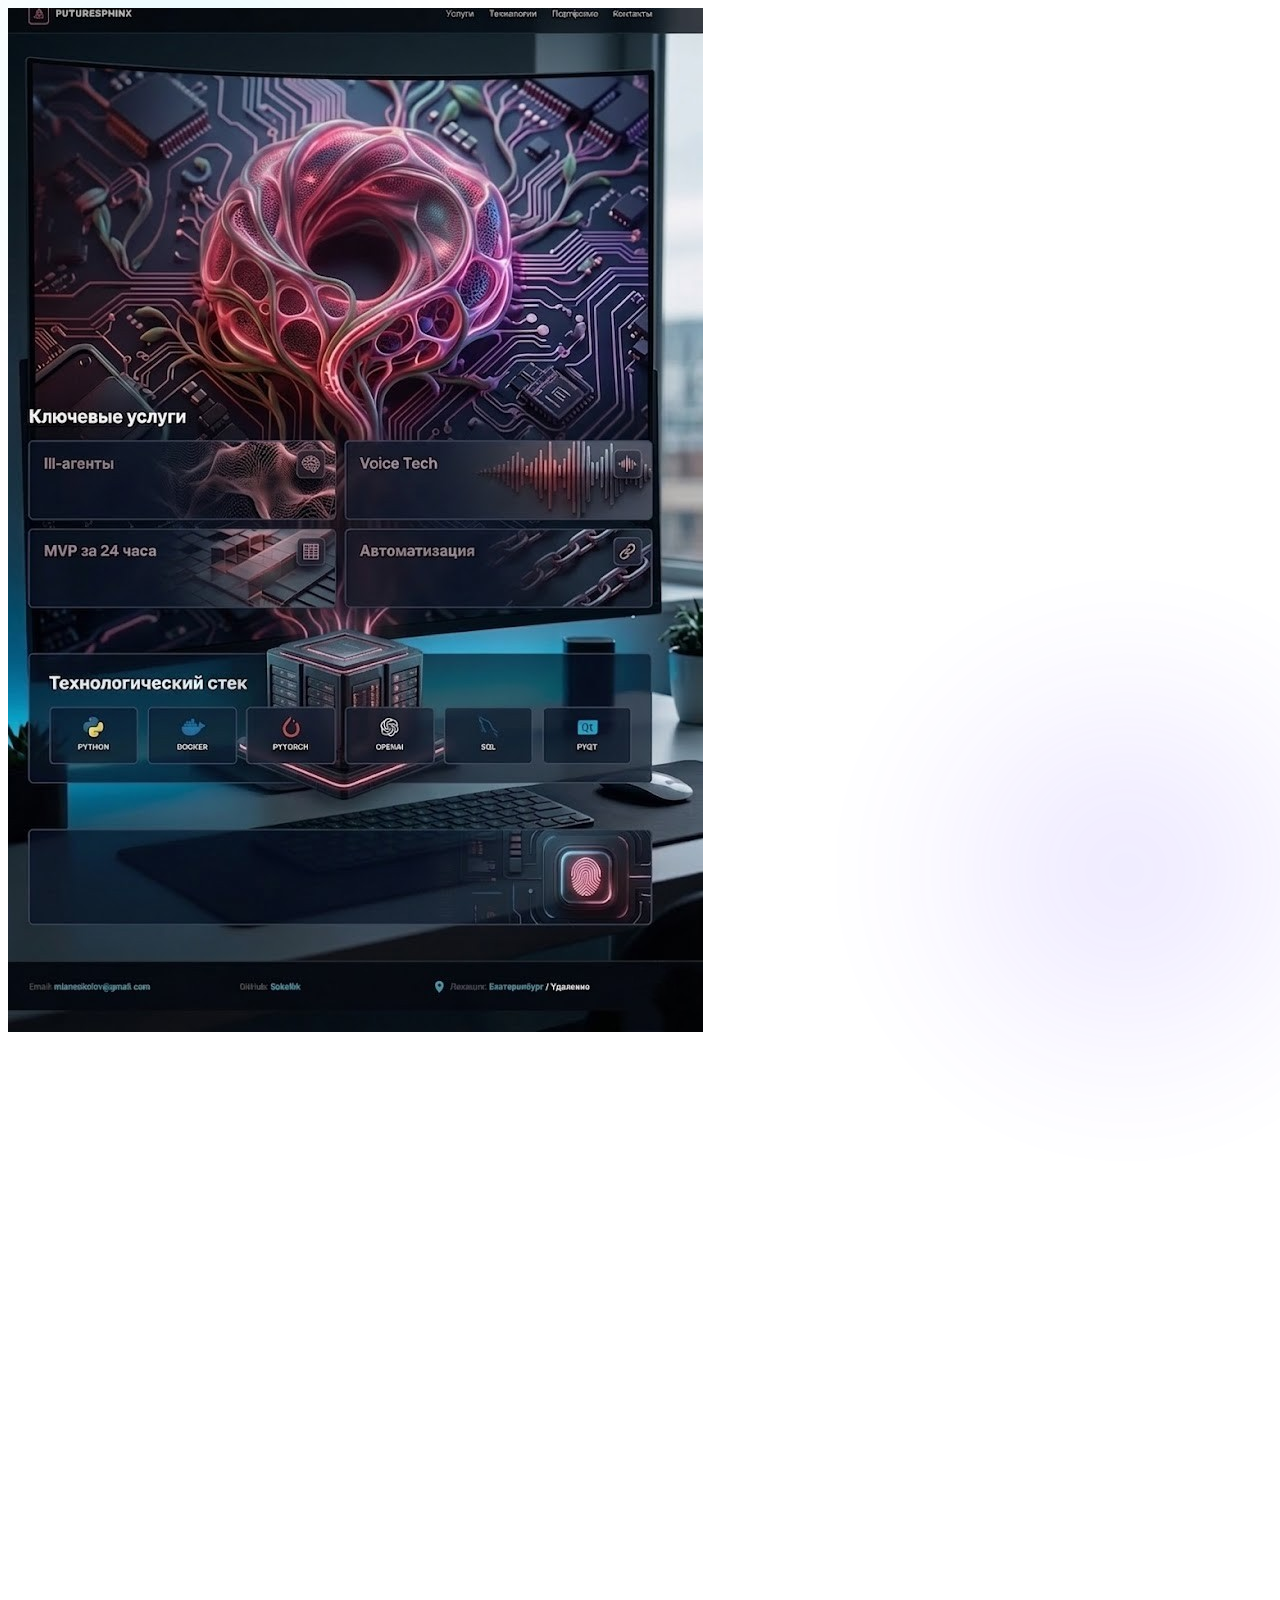
==== commit ebb949ad: "Update index.html" ====
--- a/index.html
+++ b/index.html
@@ -4,6 +4,15 @@
   <meta charset="UTF-8" />
   <meta name="viewport" content="width=device-width, initial-scale=1.0" />
   <title>FutureSphinx — Архитектура цифрового превосходства</title>
+  <!-- Фавикон для FutureSphinx -->
+  <!-- 1. Основной современный формат (SVG) -->
+  <link rel="icon" type="image/svg+xml" href="/favicon.svg">
+  <!-- 2. Запасной вариант для старых браузеров -->
+  <link rel="alternate icon" href="/favicon.ico">
+  <!-- 3. Иконка для Apple-устройств (добавление на главный экран) -->
+  <link rel="apple-touch-icon" sizes="180x180" href="/apple-touch-icon.png">
+  <!-- Тема оформления вкладки в мобильных браузерах -->
+  <meta name="theme-color" content="#000000">
   <link rel="preconnect" href="https://fonts.googleapis.com" />
   <link rel="preconnect" href="https://fonts.gstatic.com" crossorigin />
   <link href="https://fonts.googleapis.com/css2?family=Inter:wght@500;600;700;800&display=swap" rel="stylesheet" />
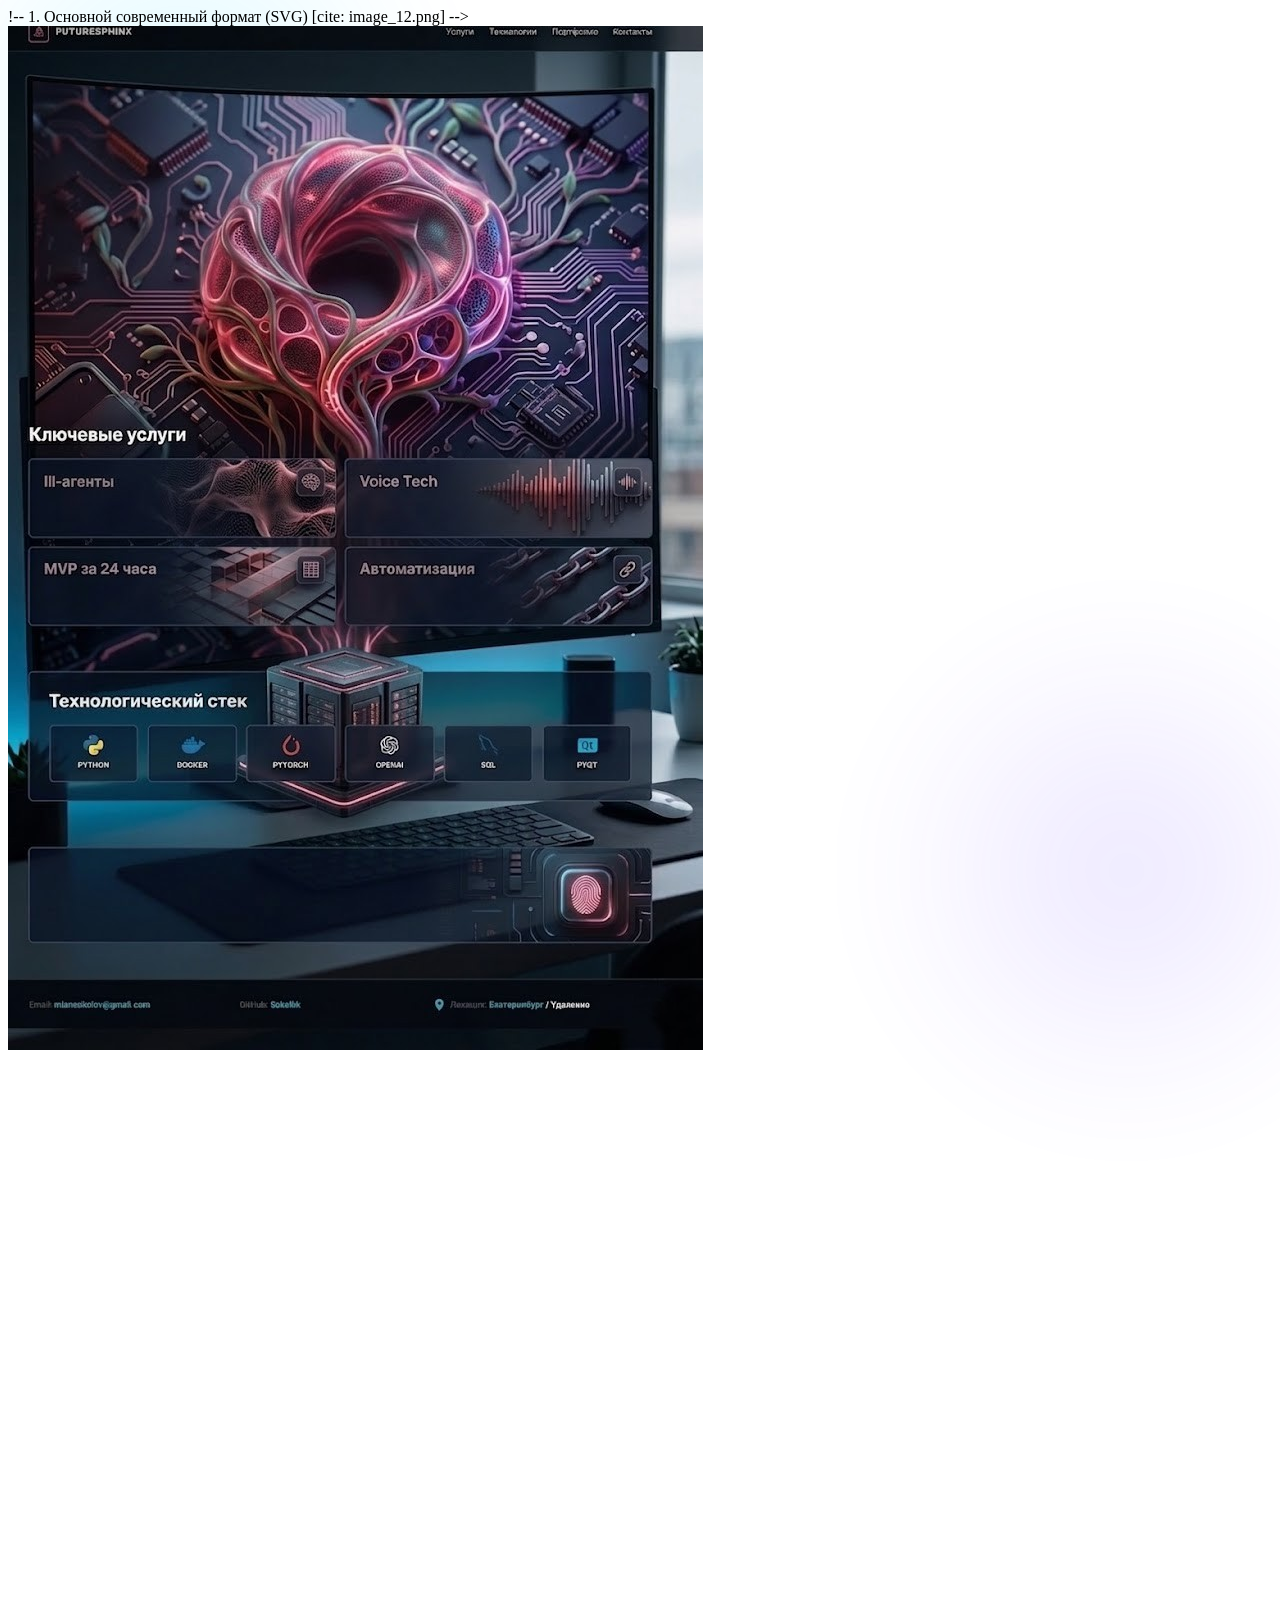
==== commit 1e64152e: "Update index.html" ====
--- a/index.html
+++ b/index.html
@@ -4,15 +4,15 @@
   <meta charset="UTF-8" />
   <meta name="viewport" content="width=device-width, initial-scale=1.0" />
   <title>FutureSphinx — Архитектура цифрового превосходства</title>
-  <!-- Фавикон для FutureSphinx -->
-  <!-- 1. Основной современный формат (SVG) -->
-  <link rel="icon" type="image/svg+xml" href="/favicon.svg">
-  <!-- 2. Запасной вариант для старых браузеров -->
-  <link rel="alternate icon" href="/favicon.ico">
-  <!-- 3. Иконка для Apple-устройств (добавление на главный экран) -->
-  <link rel="apple-touch-icon" sizes="180x180" href="/apple-touch-icon.png">
-  <!-- Тема оформления вкладки в мобильных браузерах -->
-  <meta name="theme-color" content="#000000">
+!-- 1. Основной современный формат (SVG) [cite: image_12.png] -->
+<link rel="icon" type="image/svg+xml" href="/favicon.svg">
+<!-- 2. Стандартный формат PNG [cite: image_12.png] -->
+<link rel="icon" type="image/png" sizes="32x32" href="/favicon-32x32.png">
+<link rel="icon" type="image/png" sizes="16x16" href="/favicon-16x16.png">
+<!-- 3. Иконка для Apple устройств [cite: image_12.png] -->
+<link rel="apple-touch-icon" sizes="180x180" href="/apple-touch-icon.png">
+<!-- Тема оформления вкладки -->
+<meta name="theme-color" content="#000000">
   <link rel="preconnect" href="https://fonts.googleapis.com" />
   <link rel="preconnect" href="https://fonts.gstatic.com" crossorigin />
   <link href="https://fonts.googleapis.com/css2?family=Inter:wght@500;600;700;800&display=swap" rel="stylesheet" />
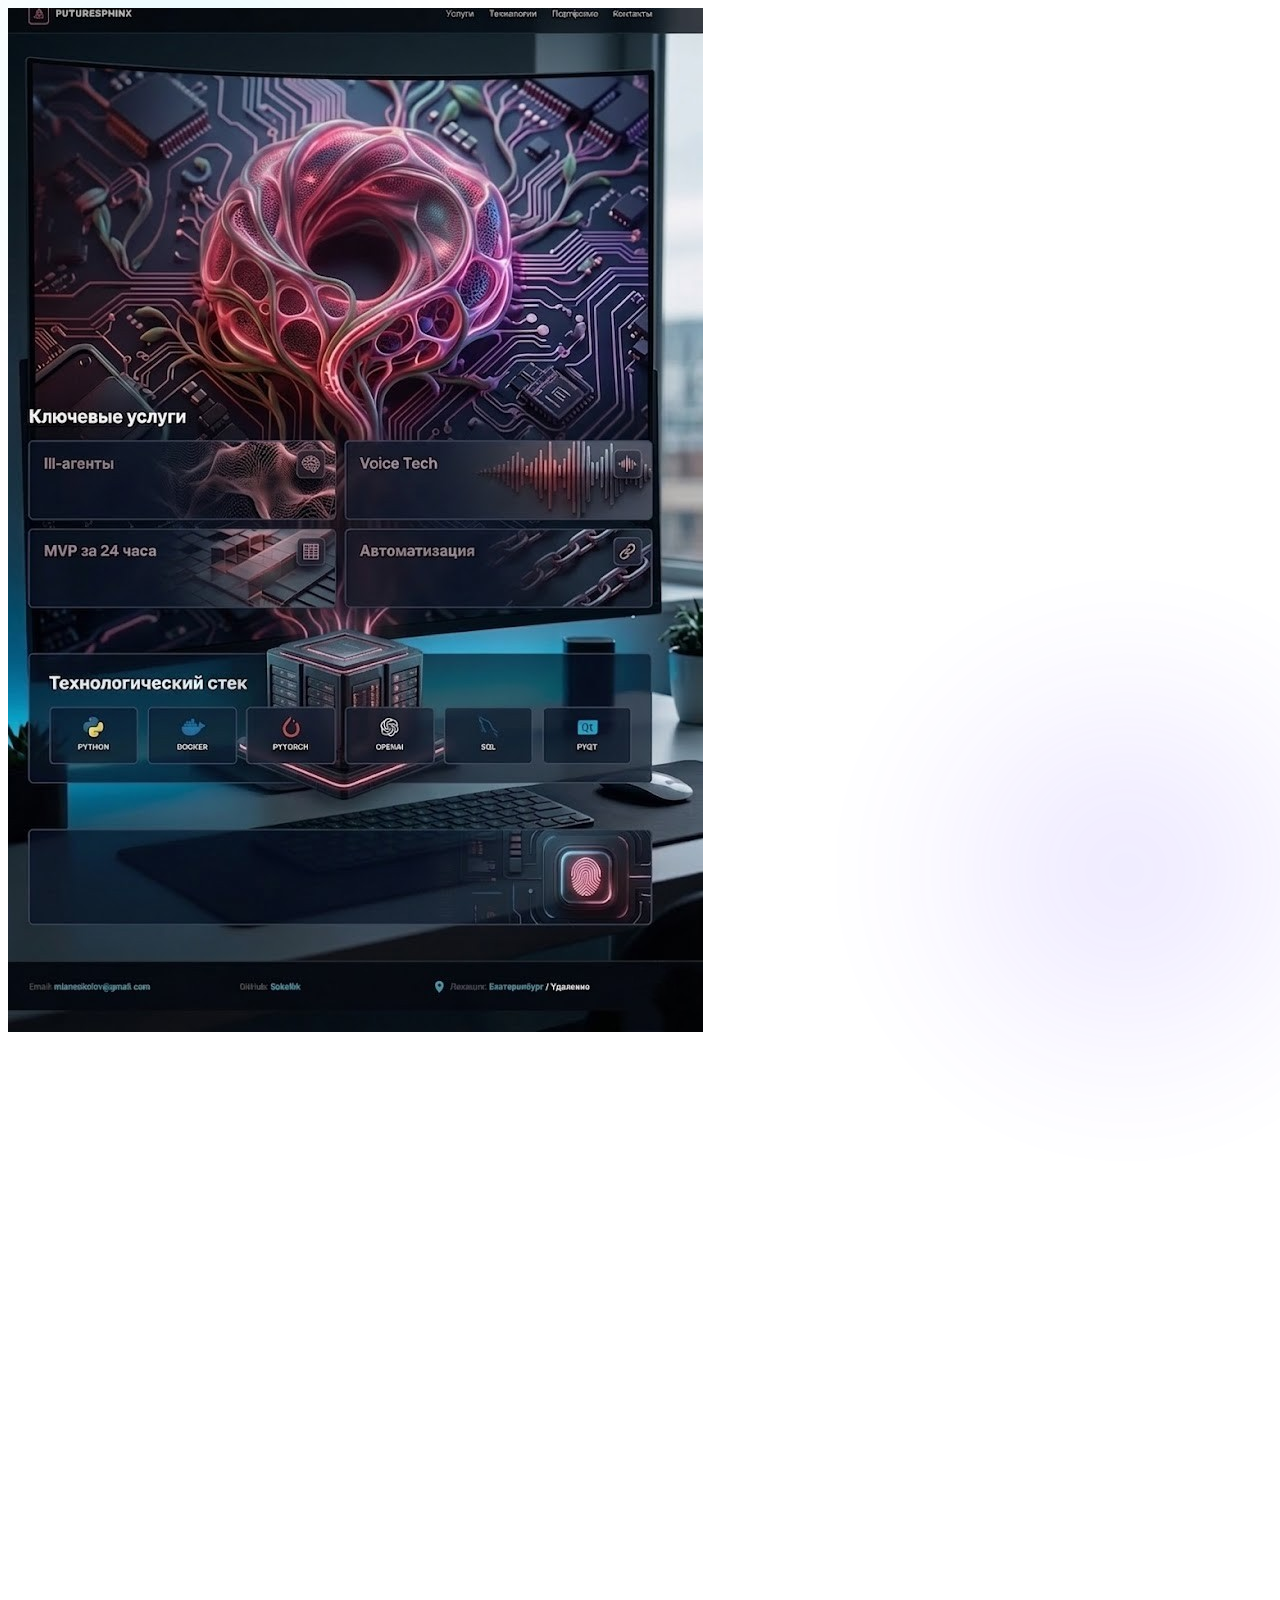
==== commit 7a197872: "Update index.html" ====
--- a/index.html
+++ b/index.html
@@ -4,15 +4,13 @@
   <meta charset="UTF-8" />
   <meta name="viewport" content="width=device-width, initial-scale=1.0" />
   <title>FutureSphinx — Архитектура цифрового превосходства</title>
-!-- 1. Основной современный формат (SVG) [cite: image_12.png] -->
-<link rel="icon" type="image/svg+xml" href="/favicon.svg">
-<!-- 2. Стандартный формат PNG [cite: image_12.png] -->
+
+  <link rel="icon" type="image/svg+xml" href="/favicon.svg">
 <link rel="icon" type="image/png" sizes="32x32" href="/favicon-32x32.png">
 <link rel="icon" type="image/png" sizes="16x16" href="/favicon-16x16.png">
-<!-- 3. Иконка для Apple устройств [cite: image_12.png] -->
 <link rel="apple-touch-icon" sizes="180x180" href="/apple-touch-icon.png">
-<!-- Тема оформления вкладки -->
 <meta name="theme-color" content="#000000">
+  
   <link rel="preconnect" href="https://fonts.googleapis.com" />
   <link rel="preconnect" href="https://fonts.gstatic.com" crossorigin />
   <link href="https://fonts.googleapis.com/css2?family=Inter:wght@500;600;700;800&display=swap" rel="stylesheet" />
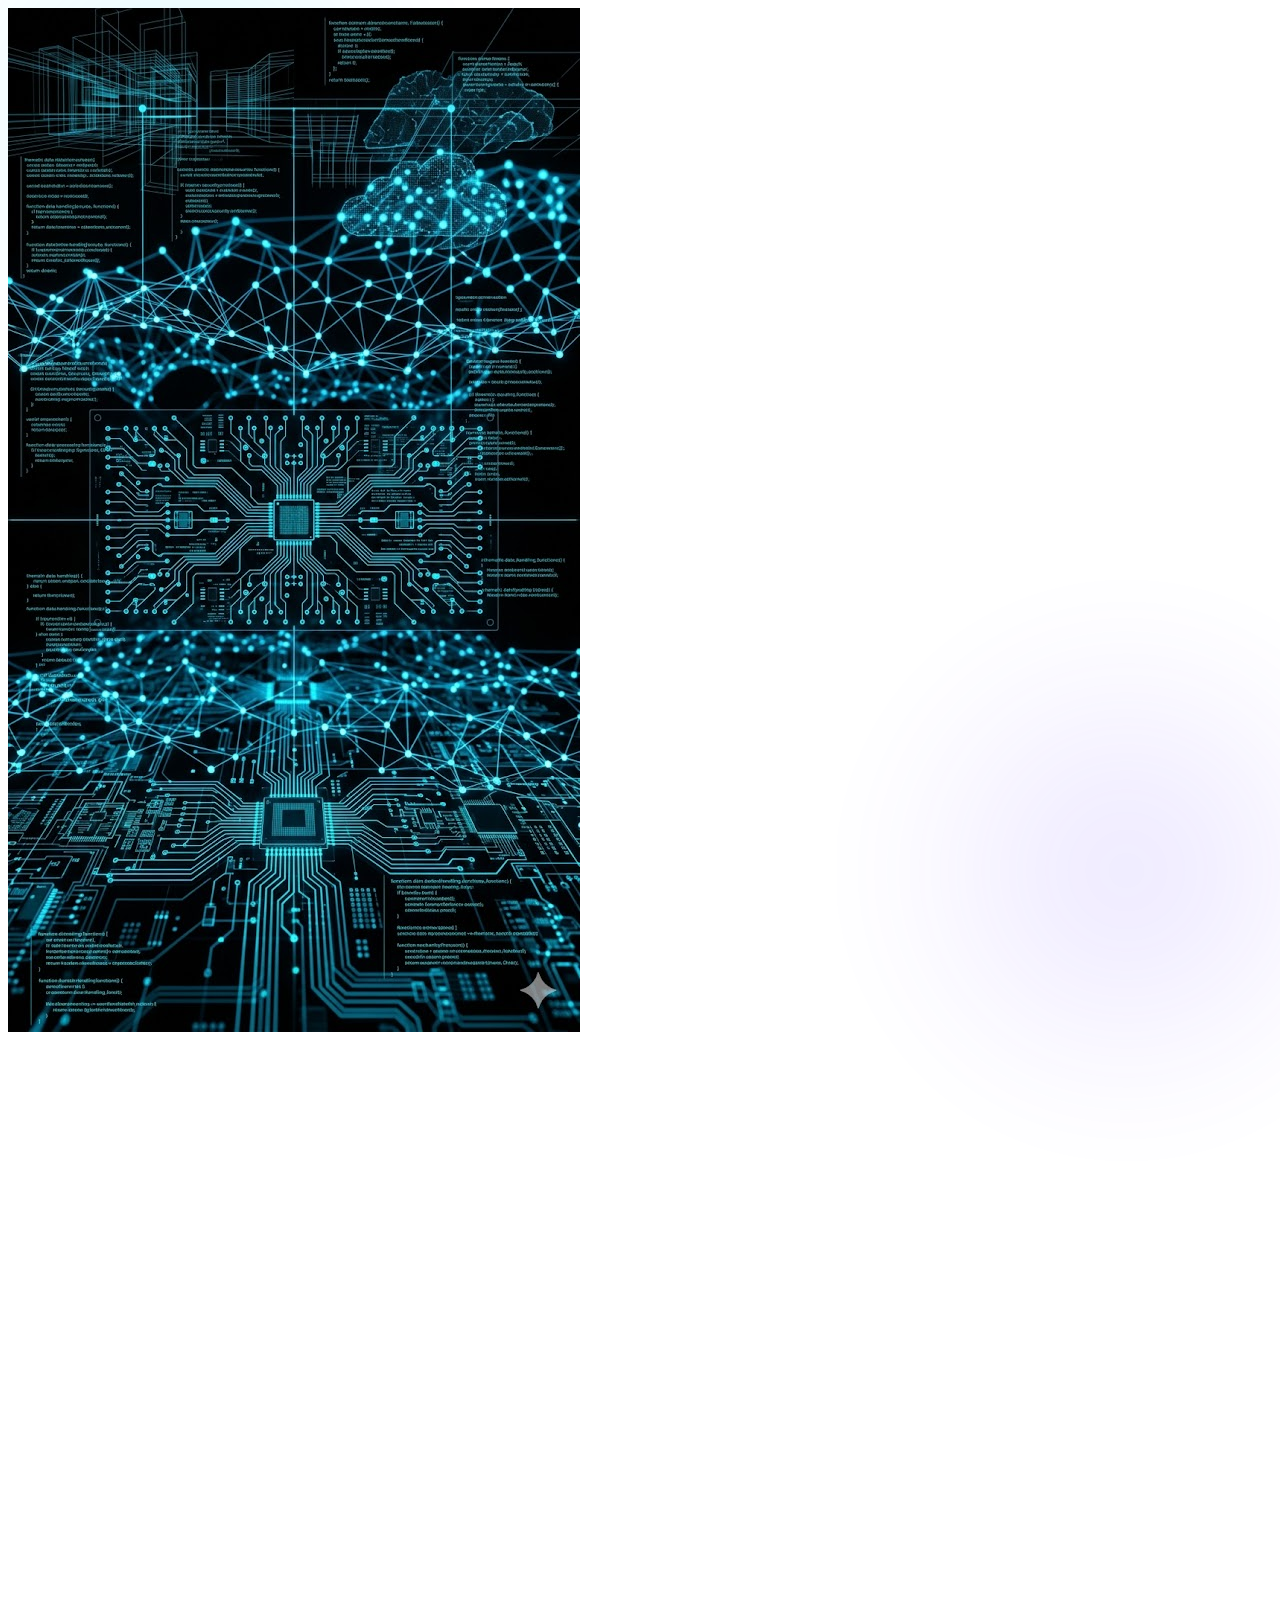
==== commit 31673df4: "refactor: align modal form with lite version structure" ====
--- a/index.html
+++ b/index.html
@@ -5,11 +5,10 @@
   <meta name="viewport" content="width=device-width, initial-scale=1.0" />
   <title>FutureSphinx — Архитектура цифрового превосходства</title>
 
-  <link rel="icon" type="image/svg+xml" href="/favicon.svg">
+<link rel="icon" type="image/svg+xml" href="/favicon.svg">
 <link rel="icon" type="image/png" sizes="32x32" href="/favicon-32x32.png">
 <link rel="icon" type="image/png" sizes="16x16" href="/favicon-16x16.png">
 <link rel="apple-touch-icon" sizes="180x180" href="/apple-touch-icon.png">
-<meta name="theme-color" content="#000000">
   
   <link rel="preconnect" href="https://fonts.googleapis.com" />
   <link rel="preconnect" href="https://fonts.gstatic.com" crossorigin />
@@ -526,96 +525,75 @@
     <div class="form-modal__dialog" role="document">
       <div class="form-modal__head">
         <h3 id="leadFormTitle">Оставить заявку</h3>
-        <button type="button" class="form-modal__close" data-close-form aria-label="Закрыть форму">
-          <svg viewBox="0 0 24 24" fill="none" stroke="currentColor" stroke-width="2.2">
-            <path d="M6 6l12 12M18 6l-12 12"></path>
-          </svg>
+        <button type="button" class="form-modal__close" data-close-form aria-label="Закрыть">
+          <svg viewBox="0 0 24 24" fill="none" stroke="currentColor" stroke-width="2.2"><path d="M6 6l12 12M18 6l-12 12"/></svg>
         </button>
       </div>
       <div class="form-modal__body">
-        <div class="form-frame-shell">
-          <form id="leadCaptureForm" class="lead-form" novalidate>
-            <p class="lead-form__subtitle">Заполните форму — отвечу в течение 30 минут.</p>
-
-            <div class="lead-form__grid">
-              <label class="lead-field">
-                <span>Ваше имя</span>
-                <input type="text" name="name" placeholder="Например: Михаил" required />
-              </label>
-              <label class="lead-field">
-                <span>Контакт (Email / Telegram / Телефон)</span>
-                <input
-                  id="leadContactInput"
-                  type="text"
-                  name="contact"
-                  placeholder="you@example.com / @username / +7 999 123-45-67"
-                  required
-                />
-              </label>
-            </div>
-
-            <div class="lead-form__grid">
-              <label class="lead-field">
-                <span>Компания или проект</span>
-                <input type="text" name="project" placeholder="Название компании или ссылка" />
-              </label>
-              <label class="lead-field">
-                <span>Тип задачи</span>
-                <select name="taskType" required>
-                  <option value="" selected disabled>Выберите тип задачи</option>
-                  <option value="ИИ-агенты">ИИ-агенты</option>
-                  <option value="Voice Tech">Voice Tech</option>
-                  <option value="MVP за 48 часов">MVP за 48 часов</option>
-                  <option value="Автоматизация">Автоматизация</option>
-                  <option value="Другое">Другое</option>
-                </select>
-              </label>
-            </div>
-
-            <label class="lead-field">
-              <span>Кратко о задаче</span>
-              <textarea
-                id="leadMessageInput"
-                name="message"
-                rows="4"
-                minlength="50"
-                placeholder="Что нужно запустить и в какие сроки? Минимум 50 символов."
-                required
-              ></textarea>
-            </label>
-
-            <label class="lead-consent">
-              <input id="leadConsentInput" type="checkbox" name="consent" required />
-              <span>Согласен на обработку персональных данных для обратной связи.</span>
-            </label>
-            <details class="lead-consent-details">
-              <summary>Прочитать согласие на обработку персональных данных (152-ФЗ)</summary>
-              <p>
-                Нажимая «Отправить заявку», вы подтверждаете согласие на обработку персональных данных
-                (имя, контакт, данные проекта и текст заявки) в целях обратной связи и подготовки коммерческого
-                предложения. Обработка включает сбор, запись, хранение и использование данных с применением и без
-                применения средств автоматизации. Согласие действует до достижения цели обработки или до отзыва.
-              </p>
-              <p>
-                Основание: Федеральный закон РФ от 27.07.2006 № 152-ФЗ «О персональных данных».
-                <a href="https://www.consultant.ru/document/cons_doc_LAW_61801/" target="_blank" rel="noreferrer">
-                  Текст закона
-                </a>
-              </p>
-            </details>
-
-            <div class="lead-form__actions">
-              <button id="leadSubmitBtn" type="submit" class="lead-submit-btn">
-                Отправить заявку
-              </button>
-              <p id="leadFormStatus" class="lead-form__status" aria-live="polite"></p>
-            </div>
-          </form>
-        </div>
+        <form id="leadCaptureForm" class="lead-form" novalidate>
+          <p class="lead-form__subtitle">Заполните форму — отвечу в течение 30 минут.</p>
+
+          <div class="lead-form__row">
+            <div class="lead-field">
+              <label>Ваше имя</label>
+              <input type="text" name="name" placeholder="Например: Михаил" required />
+            </div>
+            <div class="lead-field">
+              <label>Контакт (Email / Telegram / Телефон)</label>
+              <input id="leadContactInput" type="text" name="contact" placeholder="you@example.com / @username / +7 999 123-45-67" required />
+            </div>
+          </div>
+
+          <div class="lead-form__row">
+            <div class="lead-field">
+              <label>Компания или проект</label>
+              <input type="text" name="project" placeholder="Название компании или ссылка" />
+            </div>
+            <div class="lead-field">
+              <label>Тип задачи</label>
+              <select name="taskType" required>
+                <option value="" selected disabled>Выберите тип задачи</option>
+                <option value="ИИ-агенты">ИИ-агенты</option>
+                <option value="Voice Tech">Voice Tech</option>
+                <option value="MVP за 48 часов">MVP за 48 часов</option>
+                <option value="Автоматизация">Автоматизация</option>
+                <option value="Другое">Другое</option>
+              </select>
+            </div>
+          </div>
+
+          <div class="lead-field">
+            <label>Кратко о задаче</label>
+            <textarea id="leadMessageInput" name="message" rows="4" minlength="50" placeholder="Что нужно запустить и в какие сроки? Минимум 50 символов." required></textarea>
+          </div>
+
+          <label class="lead-consent">
+            <input id="leadConsentInput" type="checkbox" name="consent" required />
+            <span>Согласен на обработку персональных данных для обратной связи.</span>
+          </label>
+          <details class="lead-consent-details">
+            <summary>Прочитать согласие на обработку персональных данных (152-ФЗ)</summary>
+            <p>
+              Нажимая «Отправить заявку», вы подтверждаете согласие на обработку персональных данных
+              (имя, контакт, данные проекта и текст заявки) в целях обратной связи и подготовки коммерческого
+              предложения. Обработка включает сбор, запись, хранение и использование данных с применением и без
+              применения средств автоматизации. Согласие действует до достижения цели обработки или до отзыва.
+            </p>
+            <p>
+              Основание: Федеральный закон РФ от 27.07.2006 № 152-ФЗ «О персональных данных».
+              <a href="https://www.consultant.ru/document/cons_doc_LAW_61801/" target="_blank" rel="noreferrer">Текст закона</a>
+            </p>
+          </details>
+
+          <div class="lead-form__actions">
+            <button id="leadSubmitBtn" type="submit" class="lead-submit-btn">Отправить заявку</button>
+            <p id="leadFormStatus" class="lead-form__status" aria-live="polite"></p>
+          </div>
+        </form>
       </div>
     </div>
   </div>
 
   <script src="./script.js"></script>
 </body>
-</html>
+</html>
--- a/styles.css
+++ b/styles.css
@@ -1392,71 +1392,85 @@
   position: fixed;
   inset: 0;
   z-index: 60;
+  display: flex;
+  align-items: flex-start;
+  justify-content: center;
+  padding: min(5vh, 28px) 12px;
+  opacity: 0;
+  pointer-events: none;
+  transition: opacity 260ms ease;
+}
+
+.form-modal.is-visible {
+  opacity: 1;
+  pointer-events: auto;
 }
 
 .form-modal__backdrop {
   position: absolute;
   inset: 0;
-  background:
-    radial-gradient(circle at 16% 18%, rgba(0, 209, 255, 0.2), transparent 36%),
-    radial-gradient(circle at 82% 78%, rgba(135, 92, 255, 0.22), transparent 42%),
-    rgba(2, 8, 24, 0.76);
-  backdrop-filter: blur(5px);
+  background: rgba(2, 8, 24, 0.82);
+  backdrop-filter: blur(7px);
+  opacity: 0;
+  transition: opacity 280ms ease;
+}
+
+.form-modal.is-visible .form-modal__backdrop {
+  opacity: 1;
 }
 
 .form-modal__dialog {
   position: relative;
   z-index: 1;
-  width: min(940px, calc(100vw - 24px));
-  margin: min(5vh, 28px) auto;
+  width: min(600px, 100%);
   border-radius: 14px;
-  border: 1px solid rgba(118, 196, 255, 0.45);
-  background: linear-gradient(165deg, rgba(7, 18, 40, 0.96), rgba(4, 10, 24, 0.96));
-  box-shadow: 0 0 0 1px rgba(126, 104, 255, 0.28), 0 18px 52px rgba(0, 0, 0, 0.48);
+  border: 1px solid rgba(0, 209, 255, 0.35);
+  background: linear-gradient(165deg, rgba(7, 18, 40, 0.97), rgba(4, 10, 24, 0.97));
+  box-shadow: 0 18px 52px rgba(0, 0, 0, 0.52), 0 0 32px rgba(0, 209, 255, 0.1);
+  transform: translateY(22px) scale(0.97);
+  opacity: 0;
+  transition: transform 320ms cubic-bezier(0.21, 1, 0.32, 1), opacity 320ms ease;
   overflow: hidden;
 }
 
-.form-modal__dialog::before {
-  content: "";
-  position: absolute;
-  inset: -1px;
-  border-radius: 14px;
-  padding: 1px;
-  background: linear-gradient(125deg, rgba(0, 209, 255, 0.55), rgba(121, 97, 255, 0.45), rgba(0, 209, 255, 0.5));
-  -webkit-mask: linear-gradient(#000 0 0) content-box, linear-gradient(#000 0 0);
-  -webkit-mask-composite: xor;
-  mask-composite: exclude;
-  pointer-events: none;
+.form-modal.is-visible .form-modal__dialog {
+  transform: translateY(0) scale(1);
+  opacity: 1;
 }
 
 .form-modal__head {
   display: flex;
   align-items: center;
   justify-content: space-between;
-  gap: 1rem;
-  padding: 0.85rem 1rem;
-  border-bottom: 1px solid rgba(255, 255, 255, 0.14);
+  padding: 16px 18px;
+  border-bottom: 1px solid rgba(255, 255, 255, 0.1);
 }
 
 .form-modal__head h3 {
   margin: 0;
-  font-size: 1.04rem;
+  font-size: 1.05rem;
   font-weight: 800;
   color: #f5fbff;
-  text-shadow: 0 0 16px rgba(0, 209, 255, 0.38);
 }
 
 .form-modal__close {
-  width: 38px;
-  height: 38px;
+  width: 36px;
+  height: 36px;
   border-radius: 10px;
-  border: 1px solid rgba(0, 209, 255, 0.38);
+  border: 1px solid rgba(0, 209, 255, 0.35);
   background: rgba(0, 209, 255, 0.08);
   color: #aeeeff;
-  display: inline-flex;
+  display: flex;
   align-items: center;
   justify-content: center;
   cursor: pointer;
+  transition: transform 0.15s ease, box-shadow 0.15s ease;
+}
+
+.form-modal__close:hover {
+  transform: scale(1.05);
+  border-color: rgba(0, 209, 255, 0.65);
+  box-shadow: 0 0 14px rgba(0, 209, 255, 0.2);
 }
 
 .form-modal__close svg {
@@ -1465,166 +1479,126 @@
 }
 
 .form-modal__body {
-  padding: 0.9rem;
-  background: linear-gradient(165deg, rgba(8, 18, 38, 0.96), rgba(9, 22, 46, 0.96));
-  max-height: min(84vh, 900px);
-  overflow: auto;
-}
-
-.form-frame-shell {
-  position: relative;
-  border-radius: 12px;
-  border: 1px solid rgba(0, 209, 255, 0.28);
-  overflow: hidden;
-  box-shadow: inset 0 0 0 1px rgba(255, 255, 255, 0.04), 0 0 24px rgba(0, 209, 255, 0.18);
-}
-
-.form-frame-shell::before {
-  content: "";
-  position: absolute;
-  inset: 0;
-  pointer-events: none;
-  z-index: 2;
-  background:
-    radial-gradient(42% 38% at 16% 12%, rgba(0, 209, 255, 0.12), transparent 65%),
-    radial-gradient(44% 42% at 84% 88%, rgba(125, 98, 255, 0.12), transparent 65%),
-    linear-gradient(160deg, rgba(15, 26, 56, 0.08), rgba(12, 24, 50, 0.08));
-  mix-blend-mode: screen;
-  opacity: 0.75;
+  padding: 18px;
+  max-height: min(80vh, 700px);
+  overflow-y: auto;
 }
 
 .lead-form {
   display: grid;
-  gap: 0.72rem;
-  padding: 0.3rem;
+  gap: 14px;
 }
 
 .lead-form__subtitle {
   margin: 0;
-  color: rgba(202, 228, 246, 0.92);
-  font-size: 0.86rem;
-}
-
-.lead-form__grid {
+  color: rgba(202, 228, 246, 0.85);
+  font-size: 0.85rem;
+}
+
+.lead-form__row {
   display: grid;
-  grid-template-columns: repeat(2, minmax(0, 1fr));
-  gap: 0.62rem;
+  grid-template-columns: 1fr;
+  gap: 14px;
+}
+
+@media (min-width: 480px) {
+  .lead-form__row {
+    grid-template-columns: 1fr 1fr;
+  }
 }
 
 .lead-field {
   display: grid;
-  gap: 0.34rem;
-}
-
-.lead-field span {
-  color: rgba(180, 216, 242, 0.95);
+  gap: 6px;
+}
+
+.lead-field label {
+  color: rgba(180, 216, 242, 0.9);
   font-size: 0.75rem;
   font-weight: 700;
-  letter-spacing: 0.01em;
 }
 
 .lead-field input,
 .lead-field select,
 .lead-field textarea {
   width: 100%;
-  border: 1px solid rgba(84, 177, 255, 0.42);
-  border-radius: 0.62rem;
-  background: linear-gradient(150deg, rgba(7, 24, 52, 0.92), rgba(6, 15, 34, 0.9));
+  border: 1px solid rgba(84, 177, 255, 0.35);
+  border-radius: 10px;
+  background: rgba(7, 24, 52, 0.85);
   color: #ecf8ff;
-  padding: 0.62rem 0.72rem;
+  padding: 11px 13px;
   font-size: 0.88rem;
   outline: none;
-  transition: border-color 180ms ease, box-shadow 180ms ease;
+  transition: border-color 0.18s ease, box-shadow 0.18s ease;
+}
+
+.lead-field input:focus,
+.lead-field select:focus,
+.lead-field textarea:focus {
+  border-color: rgba(0, 209, 255, 0.7);
+  box-shadow: 0 0 0 3px rgba(0, 209, 255, 0.1), 0 0 16px rgba(0, 209, 255, 0.12);
+}
+
+.lead-field textarea {
+  resize: vertical;
+  min-height: 100px;
 }
 
 .lead-field select {
   appearance: none;
   -webkit-appearance: none;
-  -moz-appearance: none;
   background-image:
     linear-gradient(45deg, transparent 50%, #8fefff 50%),
     linear-gradient(135deg, #8fefff 50%, transparent 50%);
-  background-position:
-    calc(100% - 16px) calc(50% - 2px),
-    calc(100% - 10px) calc(50% - 2px);
-  background-size: 6px 6px, 6px 6px;
+  background-position: calc(100% - 14px) calc(50% - 2px), calc(100% - 8px) calc(50% - 2px);
+  background-size: 5px 5px, 5px 5px;
   background-repeat: no-repeat;
-  padding-right: 2rem;
-}
-
-.lead-field select:invalid {
-  color: rgba(201, 223, 244, 0.76);
+  padding-right: 32px;
 }
 
 .lead-field select option {
   color: #0b1e3b;
-  background: #ffffff;
-}
-
-.lead-field select option:disabled {
-  color: #6b7687;
-}
-
-.lead-field textarea {
-  resize: vertical;
-  min-height: 112px;
-}
-
-.lead-field input:focus,
-.lead-field select:focus,
-.lead-field textarea:focus {
-  border-color: rgba(0, 209, 255, 0.78);
-  box-shadow: 0 0 0 3px rgba(0, 209, 255, 0.14), 0 0 18px rgba(0, 209, 255, 0.18);
+  background: #fff;
 }
 
 .lead-field__error {
-  margin: 0.28rem 0 0;
+  margin: 4px 0 0;
   color: #ff8dad;
-  font-size: 0.76rem;
+  font-size: 0.73rem;
   font-weight: 700;
-  line-height: 1.35;
-  min-height: 1.02rem;
-  text-shadow: 0 0 8px rgba(255, 70, 125, 0.28);
-}
-
-.lead-field.is-invalid input,
-.lead-field.is-invalid select,
-.lead-field.is-invalid textarea,
+  line-height: 1.3;
+  min-height: 1em;
+}
+
 .lead-field input.is-invalid,
 .lead-field select.is-invalid,
 .lead-field textarea.is-invalid {
-  border-color: rgba(255, 84, 138, 0.88);
-  box-shadow:
-    0 0 0 2px rgba(255, 84, 138, 0.2),
-    0 0 18px rgba(255, 84, 138, 0.22);
+  border-color: rgba(255, 84, 138, 0.8);
+  box-shadow: 0 0 0 2px rgba(255, 84, 138, 0.15);
 }
 
 .lead-consent {
   display: flex;
   align-items: flex-start;
-  gap: 0.48rem;
-  color: rgba(197, 220, 241, 0.92);
-  font-size: 0.78rem;
+  gap: 10px;
+  color: rgba(197, 220, 241, 0.85);
+  font-size: 0.76rem;
   line-height: 1.35;
 }
 
 .lead-consent input {
-  margin-top: 0.06rem;
+  margin-top: 2px;
   accent-color: #00d1ff;
-}
-
-.lead-consent.is-invalid {
-  border-radius: 0.5rem;
-  box-shadow: inset 0 0 0 1px rgba(255, 84, 138, 0.64);
-  padding: 0.24rem 0.3rem;
+  width: 16px;
+  height: 16px;
 }
 
 .lead-consent-details {
-  margin: -0.12rem 0 0;
+  margin: -2px 0 0;
   border: 1px solid rgba(95, 176, 255, 0.32);
-  border-radius: 0.64rem;
+  border-radius: 10px;
   background: rgba(8, 22, 46, 0.64);
-  padding: 0.52rem 0.58rem;
+  padding: 8px 10px;
 }
 
 .lead-consent-details summary {
@@ -1640,7 +1614,7 @@
 }
 
 .lead-consent-details p {
-  margin: 0.48rem 0 0;
+  margin: 8px 0 0;
   color: rgba(205, 226, 246, 0.9);
   font-size: 0.75rem;
   line-height: 1.42;
@@ -1653,188 +1627,46 @@
 
 .lead-form__actions {
   display: flex;
+  align-items: center;
+  gap: 14px;
   flex-wrap: wrap;
-  align-items: center;
-  gap: 0.62rem;
 }
 
 .lead-submit-btn {
-  border: 1px solid rgba(0, 209, 255, 0.6);
+  border: 1px solid rgba(0, 209, 255, 0.55);
   border-radius: 999px;
-  background: linear-gradient(145deg, rgba(6, 27, 52, 0.95), rgba(5, 17, 35, 0.94));
+  background: linear-gradient(145deg, rgba(6, 27, 52, 0.94), rgba(5, 17, 35, 0.94));
   color: #e9f9ff;
   font-size: 0.84rem;
   font-weight: 800;
-  letter-spacing: 0.05em;
+  letter-spacing: 0.04em;
   text-transform: uppercase;
-  padding: 0.72rem 1.08rem;
+  padding: 12px 22px;
   cursor: pointer;
-  box-shadow:
-    inset 0 0 0 1px rgba(255, 255, 255, 0.06),
-    0 0 0 1px rgba(0, 209, 255, 0.22),
-    0 0 20px rgba(0, 209, 255, 0.2);
-  transition: transform 170ms ease, box-shadow 170ms ease, opacity 170ms ease;
+  box-shadow: 0 0 16px rgba(0, 209, 255, 0.15);
+  transition: transform 0.15s ease, box-shadow 0.15s ease, opacity 0.15s ease;
 }
 
 .lead-submit-btn:hover {
   transform: translateY(-1px);
-  box-shadow:
-    inset 0 0 0 1px rgba(255, 255, 255, 0.08),
-    0 0 0 1px rgba(0, 209, 255, 0.34),
-    0 0 24px rgba(0, 209, 255, 0.3);
+  box-shadow: 0 0 24px rgba(0, 209, 255, 0.28);
 }
 
 .lead-submit-btn:disabled {
-  opacity: 0.7;
+  opacity: 0.6;
   cursor: not-allowed;
-}
-
-.lead-submit-btn.is-loading {
-  animation: pulseButton 1.2s ease-in-out infinite;
 }
 
 .lead-form__status {
   margin: 0;
-  font-size: 0.79rem;
+  font-size: 0.78rem;
   font-weight: 700;
-  color: rgba(187, 216, 242, 0.88);
-}
-
-.lead-form__status.is-pending {
-  color: #8fefff;
-}
-
-.lead-form__status.is-success {
-  color: #8dffd0;
-}
-
-.lead-form__status.is-error {
-  color: #ff9eb8;
-}
-
-/* Premium modal motion and depth */
-.form-modal {
-  opacity: 0;
-  pointer-events: none;
-  transition: opacity 260ms ease;
-}
-
-.form-modal.is-visible {
-  opacity: 1;
-  pointer-events: auto;
-}
-
-.form-modal__backdrop {
-  opacity: 0;
-  transition: opacity 280ms ease, backdrop-filter 280ms ease;
-  backdrop-filter: blur(0px);
-}
-
-.form-modal.is-visible .form-modal__backdrop {
-  opacity: 1;
-  backdrop-filter: blur(7px);
-}
-
-.form-modal__dialog {
-  transform: translateY(22px) scale(0.96) rotateX(3deg);
-  opacity: 0;
-  transform-origin: center top;
-  transition:
-    transform 320ms cubic-bezier(0.21, 1, 0.32, 1),
-    opacity 320ms ease,
-    filter 320ms ease;
-  filter: saturate(0.9) brightness(0.9);
-  will-change: transform, opacity;
-}
-
-.form-modal.is-visible .form-modal__dialog {
-  transform: translateY(0) scale(1) rotateX(0deg);
-  opacity: 1;
-  filter: saturate(1.05) brightness(1);
-}
-
-.form-modal__dialog::after {
-  content: "";
-  position: absolute;
-  inset: -24px;
-  z-index: -3;
-  pointer-events: none;
-  border-radius: 18px;
-  background:
-    radial-gradient(circle at 14% 18%, rgba(0, 209, 255, 0.2), transparent 34%),
-    radial-gradient(circle at 84% 82%, rgba(139, 96, 255, 0.2), transparent 36%);
-  filter: blur(18px);
-  opacity: 0.86;
-  animation: modalAuraFloat 4.4s ease-in-out infinite;
-}
-
-.form-frame-shell {
-  position: relative;
-}
-
-.form-frame-shell::after {
-  content: "";
-  position: absolute;
-  inset: 0;
-  border-radius: 12px;
-  pointer-events: none;
-  background: linear-gradient(115deg, transparent 10%, rgba(255, 255, 255, 0.16) 42%, transparent 68%);
-  transform: translateX(-145%);
-  animation: modalGlassSweep 5.6s ease-in-out infinite;
-  opacity: 0.85;
-}
-
-.lead-form > * {
-  opacity: 0;
-  transform: translateY(10px);
-  transition: opacity 260ms ease, transform 260ms ease;
-}
-
-.form-modal.is-visible .lead-form > * {
-  opacity: 1;
-  transform: translateY(0);
-}
-
-.form-modal.is-visible .lead-form > *:nth-child(1) { transition-delay: 40ms; }
-.form-modal.is-visible .lead-form > *:nth-child(2) { transition-delay: 80ms; }
-.form-modal.is-visible .lead-form > *:nth-child(3) { transition-delay: 120ms; }
-.form-modal.is-visible .lead-form > *:nth-child(4) { transition-delay: 160ms; }
-.form-modal.is-visible .lead-form > *:nth-child(5) { transition-delay: 200ms; }
-.form-modal.is-visible .lead-form > *:nth-child(6) { transition-delay: 240ms; }
-.form-modal.is-visible .lead-form > *:nth-child(7) { transition-delay: 280ms; }
-
-.form-modal__close {
-  transition: transform 180ms ease, box-shadow 180ms ease, border-color 180ms ease;
-}
-
-.form-modal__close:hover {
-  transform: translateY(-1px) scale(1.03);
-  border-color: rgba(0, 209, 255, 0.72);
-  box-shadow: 0 0 18px rgba(0, 209, 255, 0.34);
-}
-
-@keyframes modalAuraFloat {
-  0%,
-  100% {
-    transform: translateY(0) scale(1);
-    opacity: 0.82;
-  }
-  50% {
-    transform: translateY(-5px) scale(1.02);
-    opacity: 1;
-  }
-}
-
-@keyframes modalGlassSweep {
-  0%,
-  64%,
-  100% {
-    transform: translateX(-145%);
-  }
-  82% {
-    transform: translateX(135%);
-  }
-}
+  color: rgba(187, 216, 242, 0.8);
+}
+
+.lead-form__status.is-success { color: #8dffd0; }
+.lead-form__status.is-error   { color: #ff9eb8; }
+.lead-form__status.is-pending { color: #8fefff; }
 
 @keyframes pulseButton {
   0%,
@@ -2061,17 +1893,16 @@
     font-size: 0.83rem;
   }
 
+  .form-modal {
+    padding: 8px 8px;
+  }
+
   .form-modal__dialog {
-    width: calc(100vw - 12px);
-    margin: 8px auto;
-  }
-
-  .lead-form__grid {
-    grid-template-columns: 1fr;
+    width: 100%;
   }
 
   .form-modal__body {
-    max-height: calc(100vh - 72px - 16px);
+    max-height: calc(100vh - 100px);
   }
 }
 
@@ -2101,9 +1932,7 @@
   .premium-shell::after,
   .offer-pill.is-active,
   .offer-pill.is-active::after,
-  .process-grid li::after,
-  .form-modal__dialog::after,
-  .form-frame-shell::after {
+  .process-grid li::after {
     animation: none !important;
   }
 
@@ -2120,8 +1949,7 @@
 
   .form-modal,
   .form-modal__backdrop,
-  .form-modal__dialog,
-  .lead-form > * {
+  .form-modal__dialog {
     transition: none !important;
   }
-}
+}
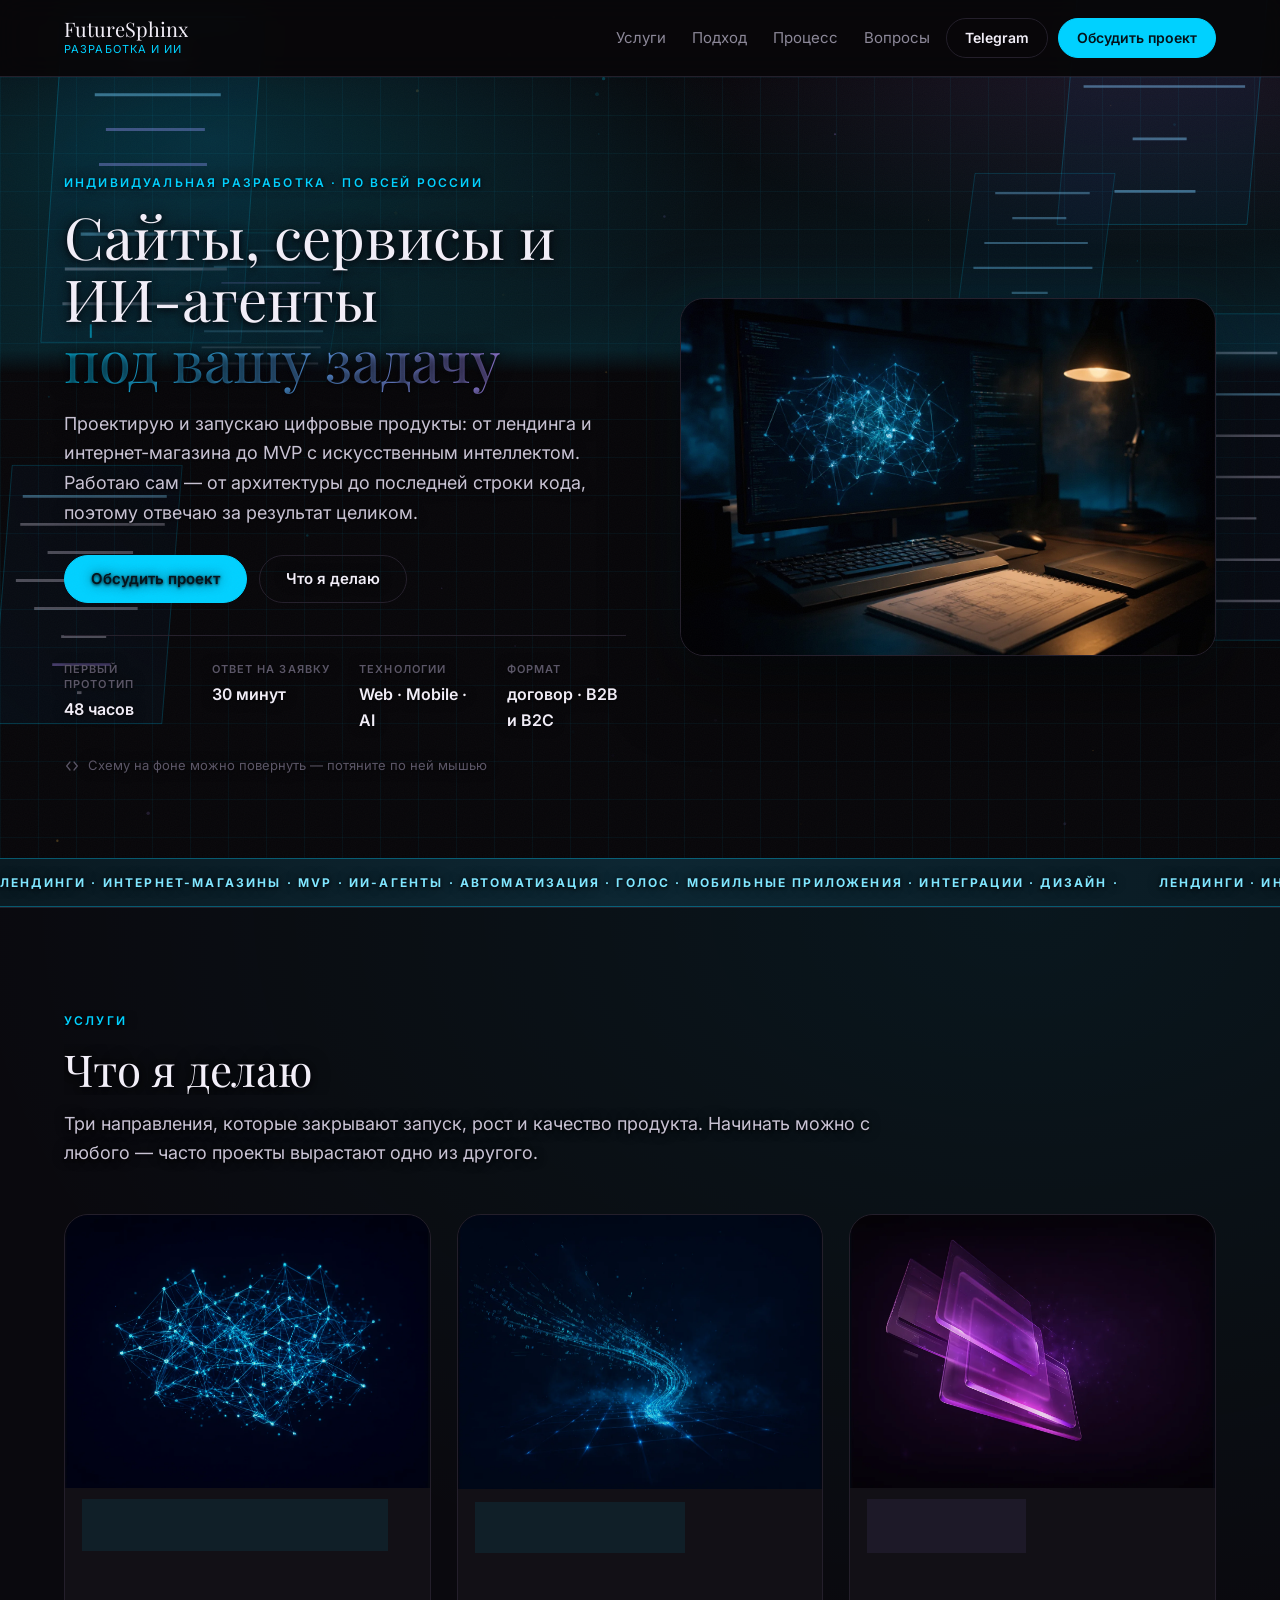
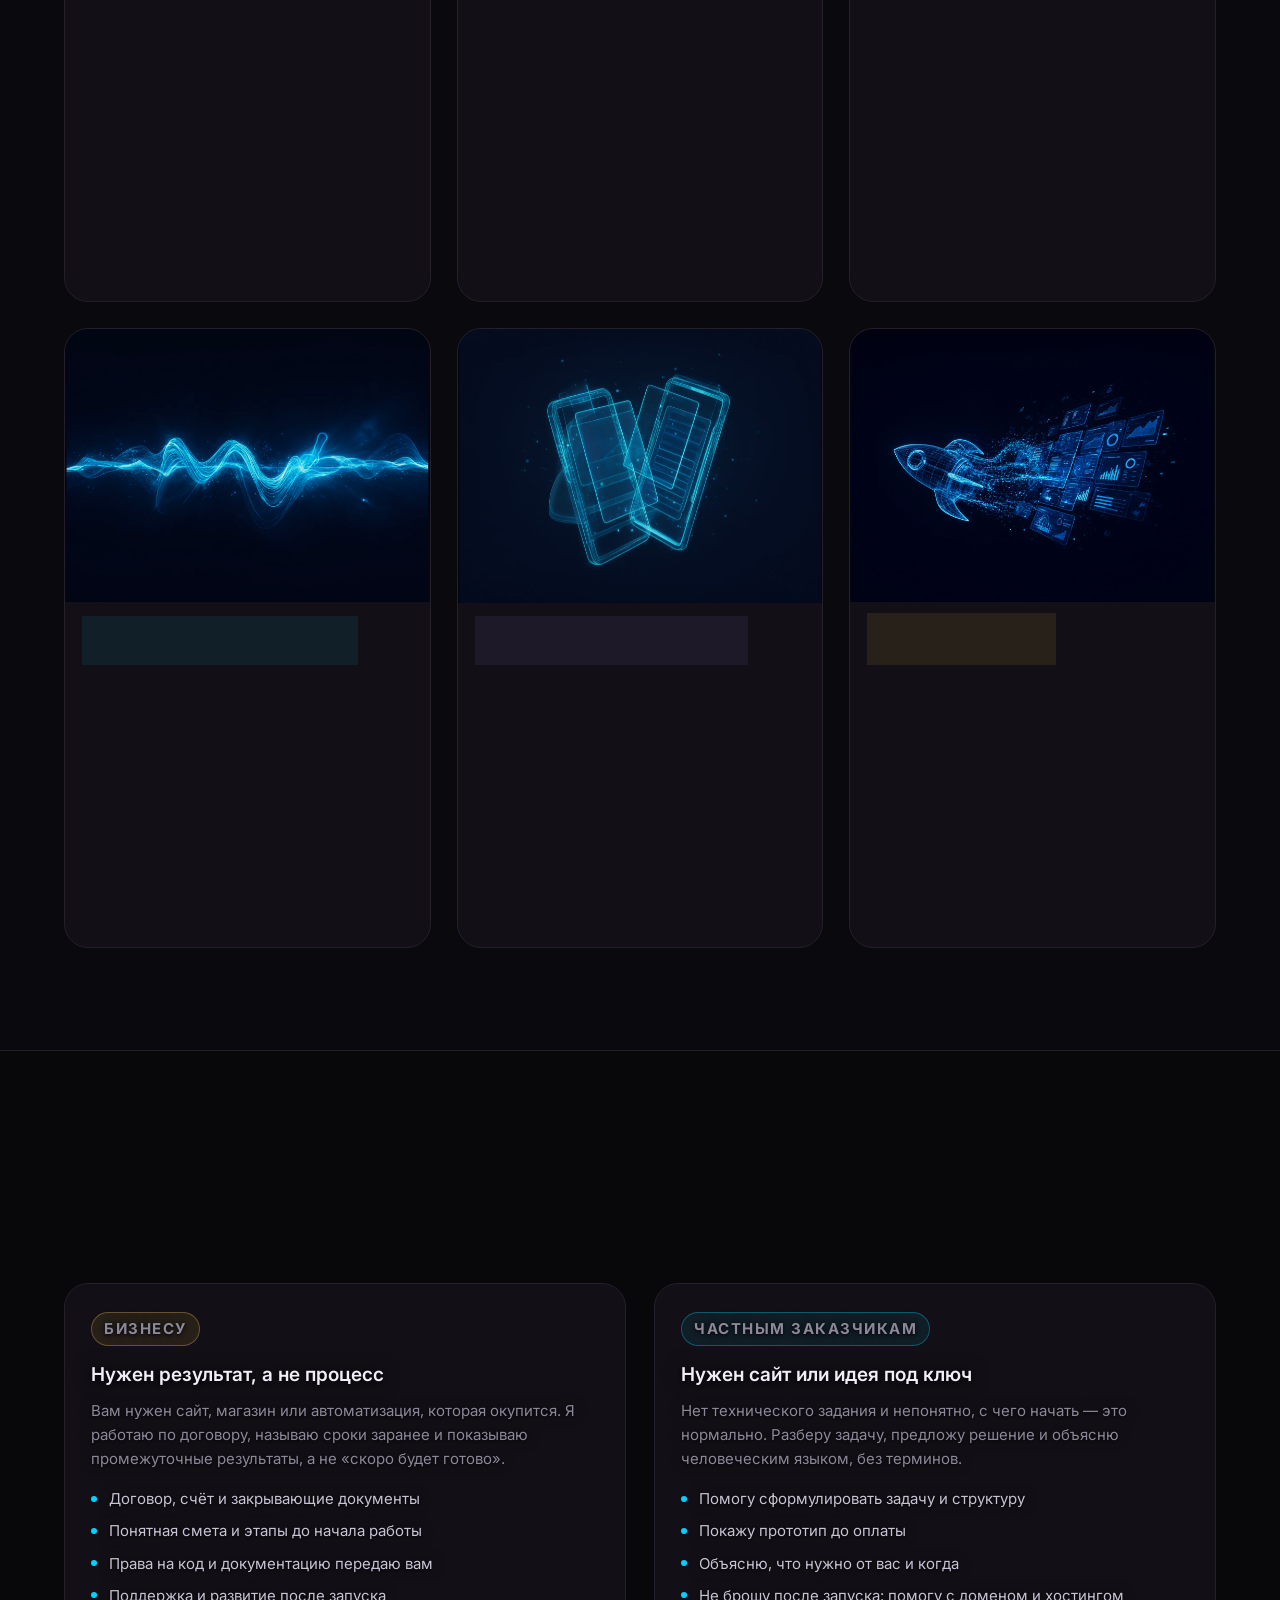
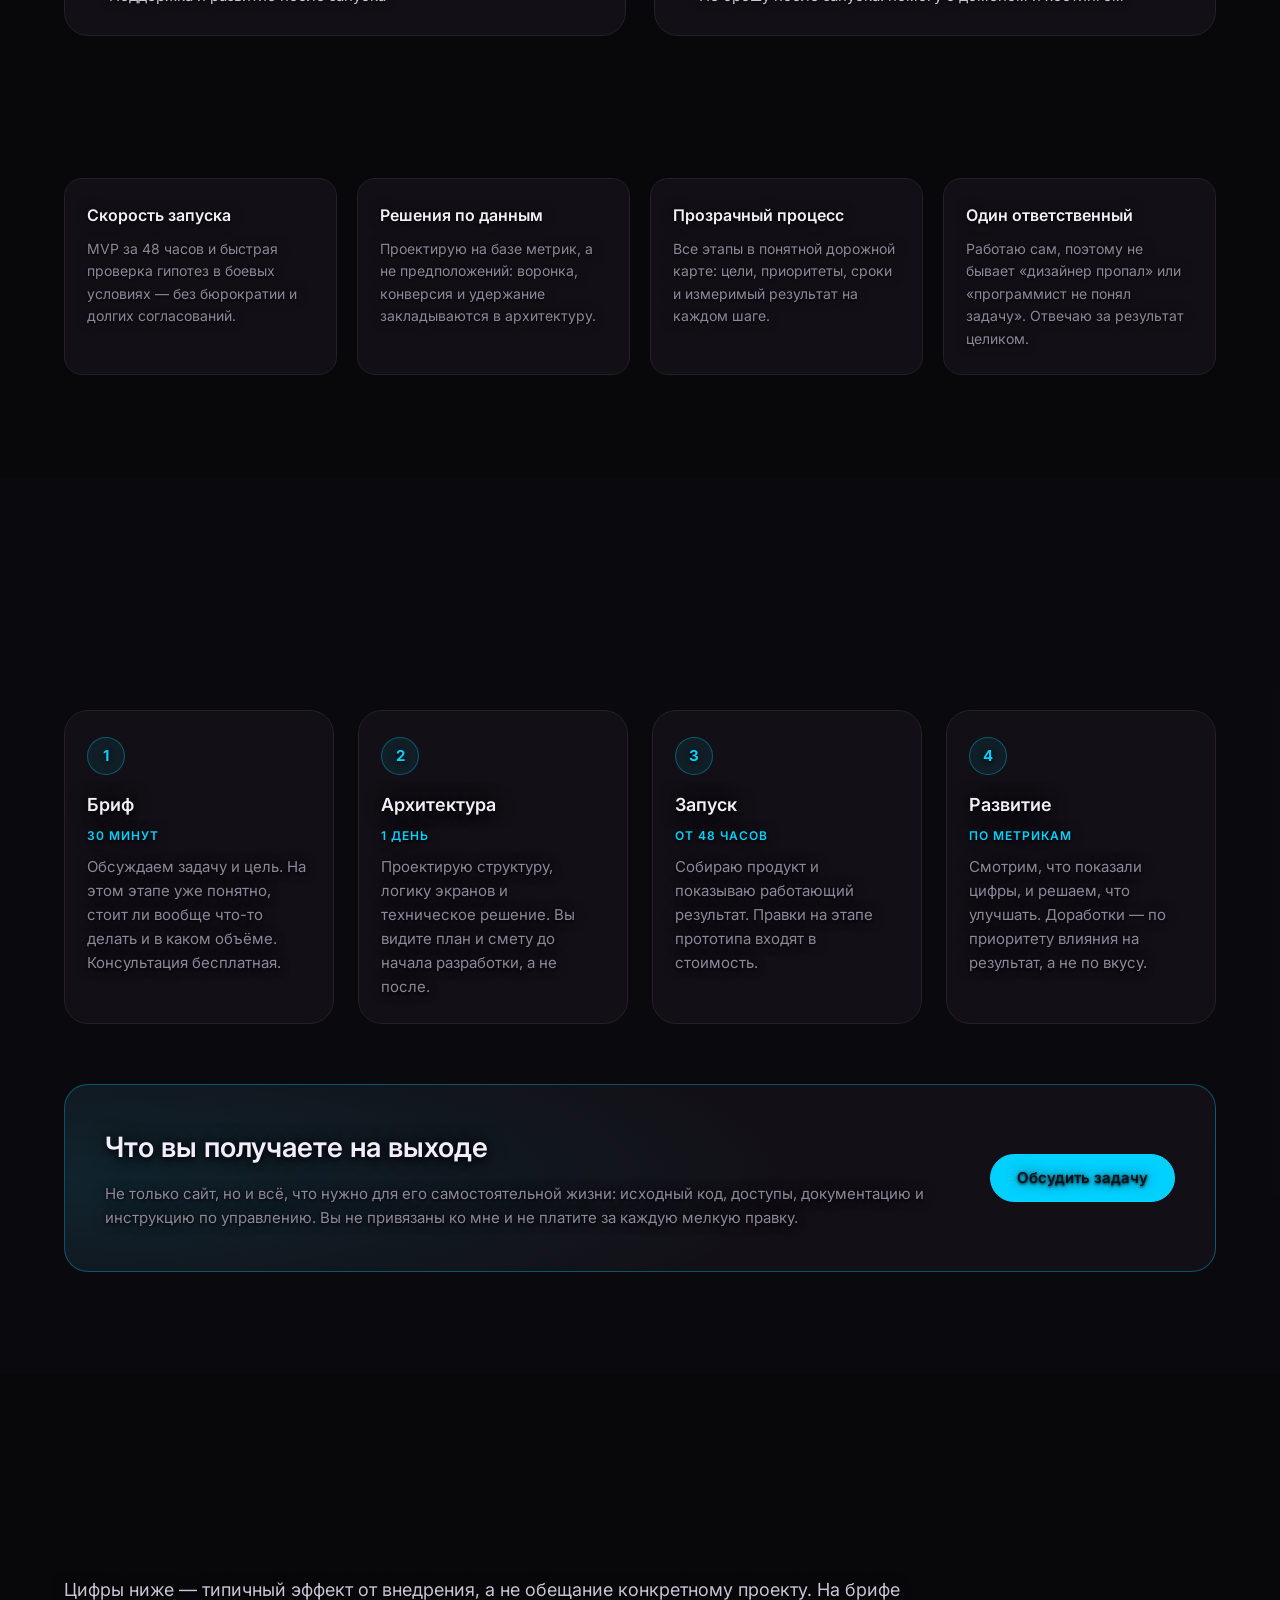
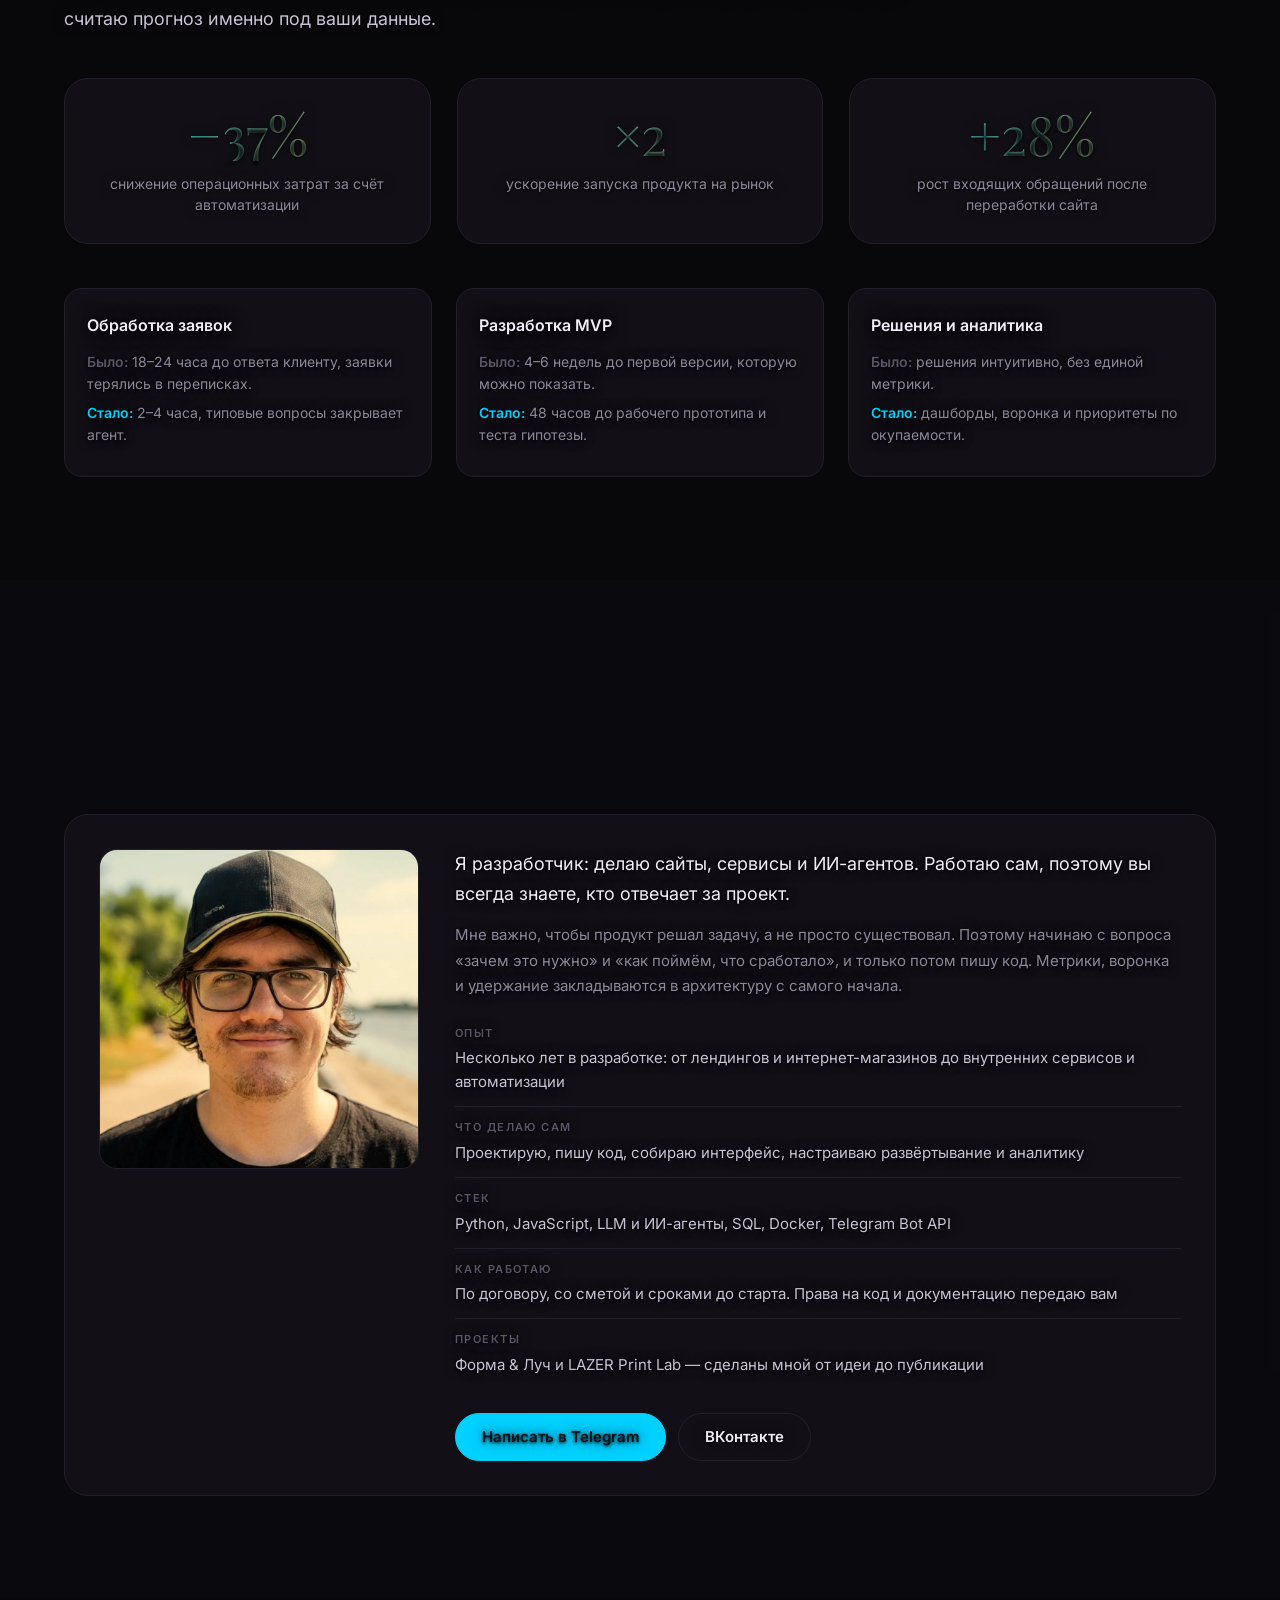
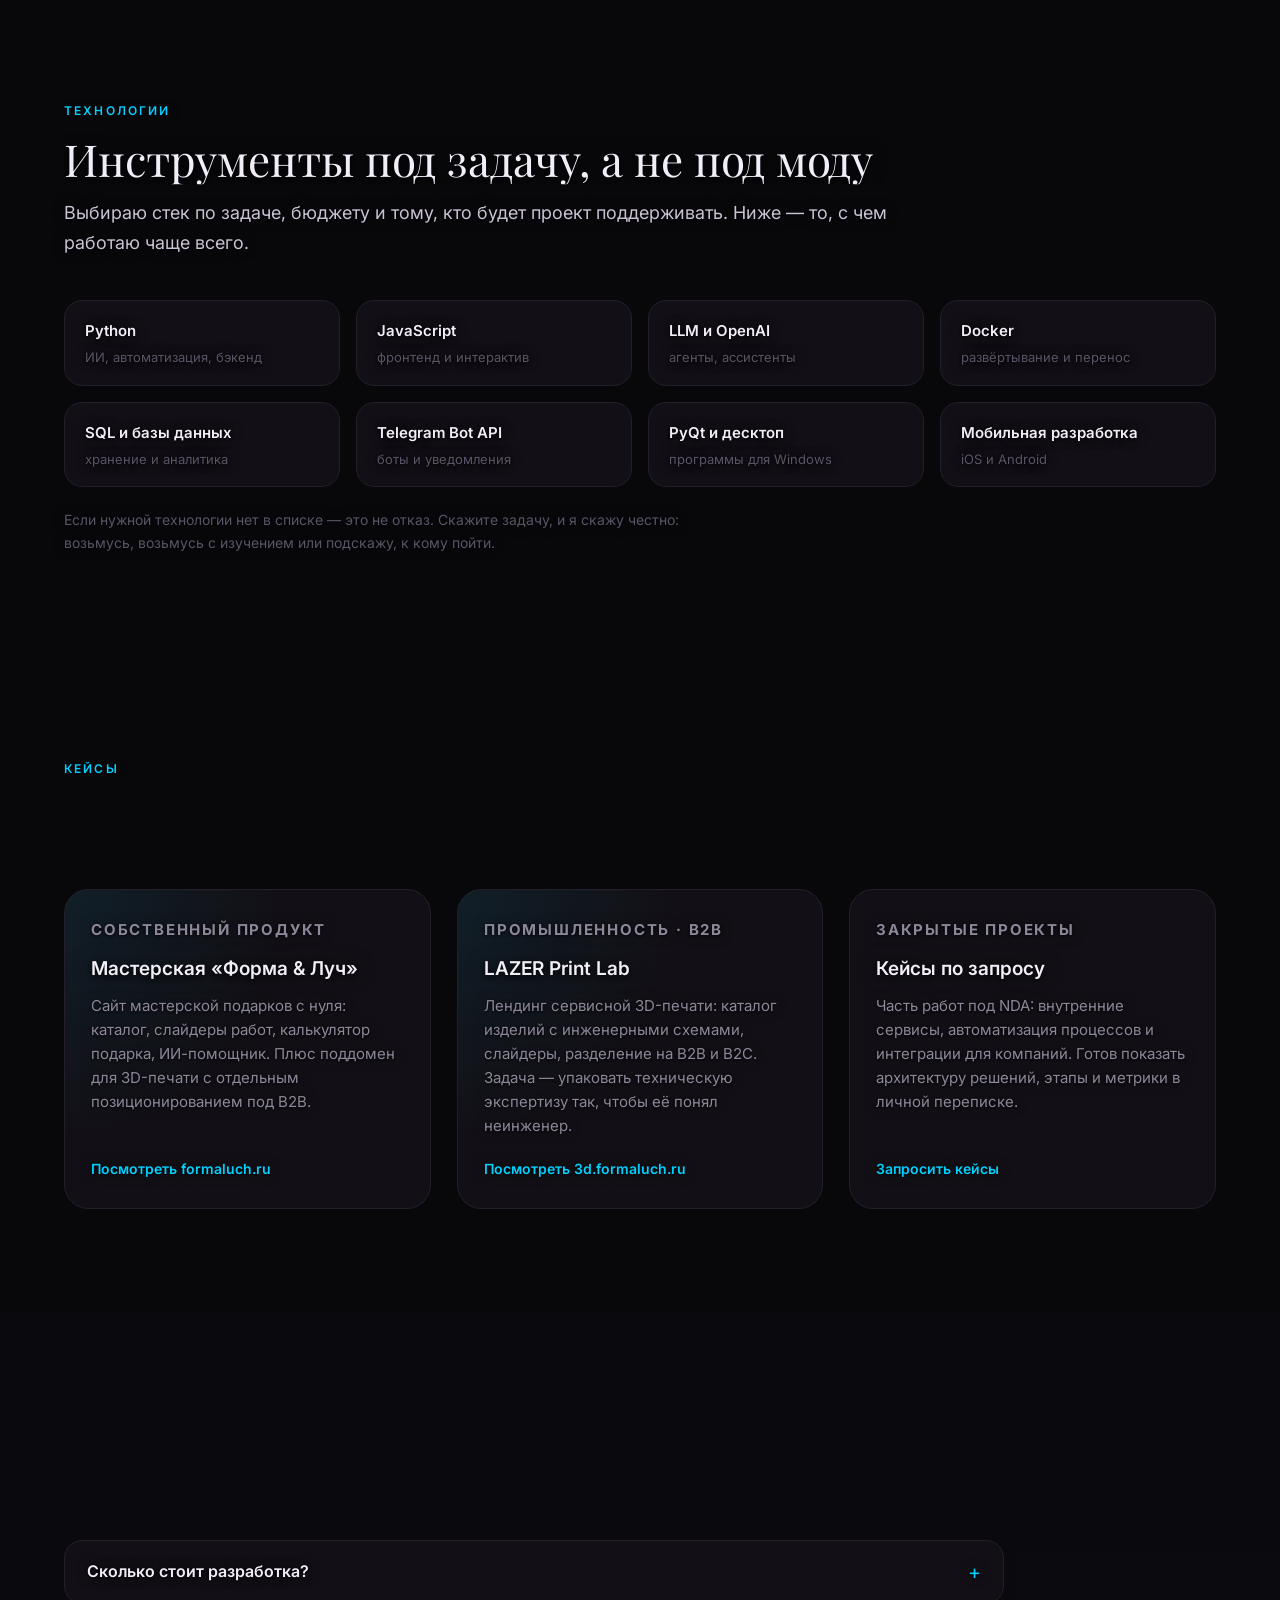
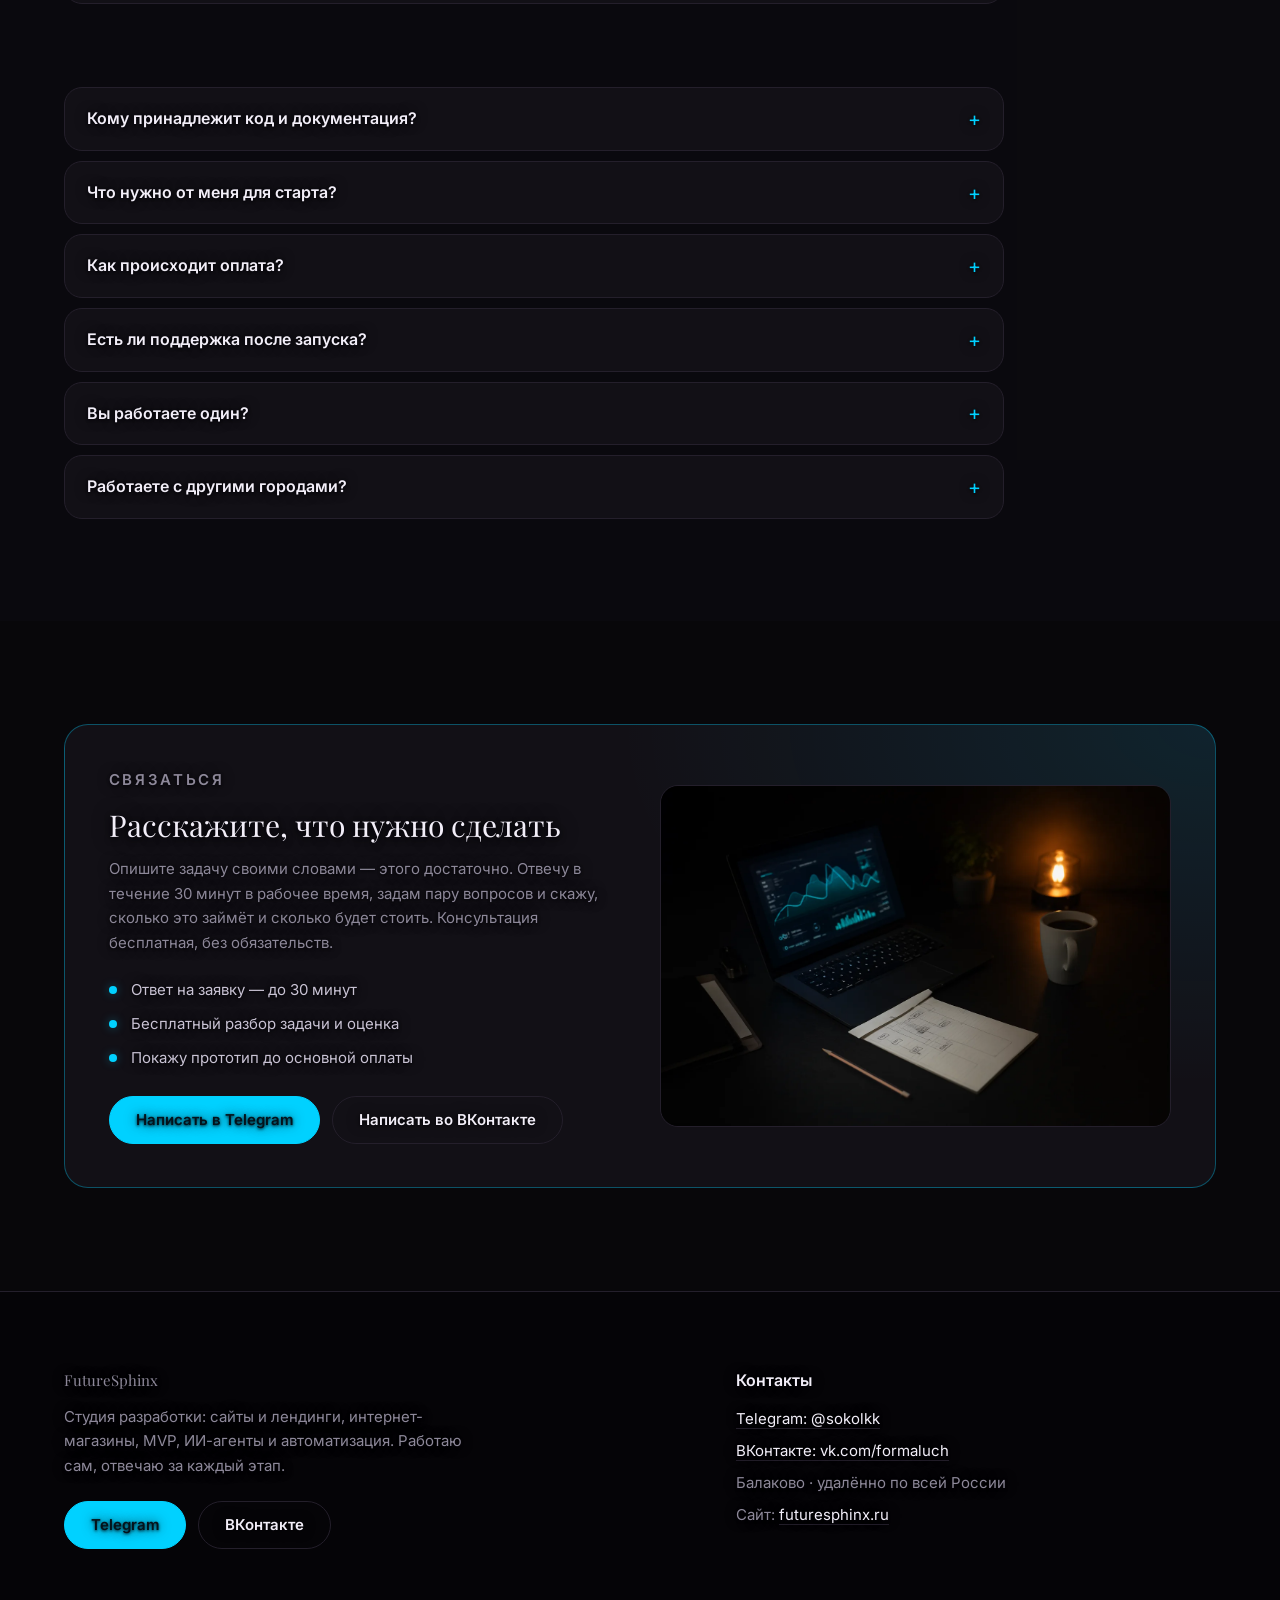
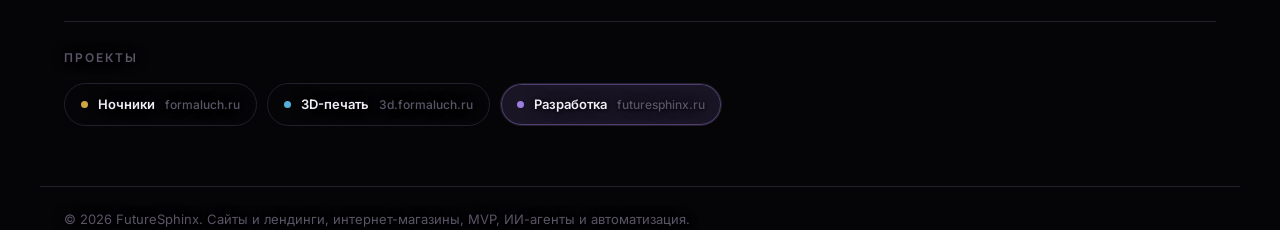
==== commit 79755542: "Сайт: публикация" ====
--- a/index.html
+++ b/index.html
@@ -1,599 +1,620 @@
-<!doctype html>
-<html lang="ru">
+<!DOCTYPE html>
+<html lang="ru" class="no-js">
 <head>
-  <meta charset="UTF-8" />
-  <meta name="viewport" content="width=device-width, initial-scale=1.0" />
-  <title>FutureSphinx — Архитектура цифрового превосходства</title>
-
-<link rel="icon" type="image/svg+xml" href="/favicon.svg">
-<link rel="icon" type="image/png" sizes="32x32" href="/favicon-32x32.png">
-<link rel="icon" type="image/png" sizes="16x16" href="/favicon-16x16.png">
-<link rel="apple-touch-icon" sizes="180x180" href="/apple-touch-icon.png">
-  
-  <link rel="preconnect" href="https://fonts.googleapis.com" />
-  <link rel="preconnect" href="https://fonts.gstatic.com" crossorigin />
-  <link href="https://fonts.googleapis.com/css2?family=Inter:wght@500;600;700;800&display=swap" rel="stylesheet" />
-  <script src="https://cdn.tailwindcss.com"></script>
-  <script>
-    tailwind.config = {
-      theme: {
-        extend: {
-          colors: {
-            electric: "#00D1FF"
-          },
-          fontFamily: {
-            sans: ["Inter", "ui-sans-serif", "system-ui", "sans-serif"]
-          }
-        }
-      }
-    };
-  </script>
-  <link rel="stylesheet" href="./styles.css" />
+<meta charset="UTF-8">
+<meta name="viewport" content="width=device-width, initial-scale=1">
+<title>FutureSphinx — разработка сайтов, ИИ-агенты и автоматизация | Балаково</title>
+<meta name="description" content="Проектирую и запускаю цифровые продукты: сайты и лендинги, интернет-магазины, MVP, ИИ-агенты, голосовые технологии и автоматизация. Для бизнеса и частных заказчиков. Работа по договору.">
+<meta name="theme-color" content="#08070a">
+<meta property="og:type" content="website">
+<meta property="og:title" content="FutureSphinx — разработка сайтов, ИИ-агенты и автоматизация">
+<meta property="og:description" content="Сайты, интернет-магазины, MVP, ИИ-агенты и автоматизация под измеримый результат. Работаю сам, отвечаю за каждый этап.">
+<meta property="og:image" content="og-image.png">
+<meta property="og:url" content="https://futuresphinx.ru/">
+<link rel="icon" href="favicon.svg" type="image/svg+xml">
+<link rel="apple-touch-icon" href="og-image.png">
+<link rel="preconnect" href="https://fonts.googleapis.com">
+<link rel="preconnect" href="https://fonts.gstatic.com" crossorigin>
+<link href="https://fonts.googleapis.com/css2?family=Inter:wght@400;500;600;700;800&family=Playfair+Display:wght@400;500;700&display=swap" rel="stylesheet">
+<link rel="stylesheet" href="styles.css">
+<script>document.documentElement.classList.remove("no-js");</script>
+  <!-- Yandex.Metrika counter -->
+<script type="text/javascript">
+    (function(m,e,t,r,i,k,a){
+        m[i]=m[i]||function(){(m[i].a=m[i].a||[]).push(arguments)};
+        m[i].l=1*new Date();
+        for (var j = 0; j < document.scripts.length; j++) {if (document.scripts[j].src === r) { return; }}
+        k=e.createElement(t),a=e.getElementsByTagName(t)[0],k.async=1,k.src=r,a.parentNode.insertBefore(k,a)
+    })(window, document,'script','https://mc.yandex.ru/metrika/tag.js?id=113571143', 'ym');
+
+    ym(113571143, 'init', {ssr:true, webvisor:true, clickmap:true, ecommerce:"dataLayer", referrer: document.referrer, url: location.href, accurateTrackBounce:true, trackLinks:true});
+</script>
+<noscript><div><img src="https://mc.yandex.ru/watch/113571143" style="position:absolute; left:-9999px;" alt="" /></div></noscript>
+<!-- /Yandex.Metrika counter -->
 </head>
-<body class="bg-[#04070f] text-slate-100 antialiased">
-  <div class="ambient ambient-a"></div>
-  <div class="ambient ambient-b"></div>
-  <div class="fixed inset-0 -z-30">
-    <img src="./assets/hero-board.jpg" alt="Фон печатной платы" class="h-full w-full object-cover brightness-[0.16] saturate-125" />
-    <div class="absolute inset-0 bg-[linear-gradient(160deg,rgba(1,7,22,0.84),rgba(3,4,10,0.95))]"></div>
-    <div class="absolute inset-0 tech-grid"></div>
+<body>
+
+<a class="skip" href="#services">Перейти к услугам</a>
+
+<header class="nav" id="top">
+  <div class="wrap nav__in">
+    <a class="nav__brand" href="#top">
+      <span class="nav__brand-name">FutureSphinx</span>
+      <span class="nav__brand-sub">разработка и ИИ</span>
+    </a>
+
+    <nav class="nav__links" aria-label="Основная навигация">
+      <a href="#services">Услуги</a>
+      <a href="#approach">Подход</a>
+      <a href="#process">Процесс</a>
+      <a href="#faq">Вопросы</a>
+    </nav>
+
+    <span class="nav__cta">
+      <a class="btn btn--sm btn--ghost" href="https://t.me/sokolkk" target="_blank" rel="noopener">Telegram</a>
+      <a class="btn btn--sm" href="#contact">Обсудить проект</a>
+    </span>
+
+    <button class="nav__toggle" type="button" aria-label="Открыть меню" aria-haspopup="dialog" aria-controls="siteMenu">
+      <span class="nav__toggle-bars" aria-hidden="true"><span></span><span></span><span></span></span>
+      <span class="nav__toggle-text">Меню</span>
+    </button>
   </div>
-<div class="relative w-full overflow-hidden">
-  <main class="mx-auto w-full max-w-[1280px] px-4 py-6 md:px-8 md:py-10">
-    <section class="lab-shell reveal rounded-[14px] border border-white/15">
-      <canvas id="fxCanvas" class="pointer-events-none absolute inset-0 z-[1]"></canvas>
-      <div class="lab-bg absolute inset-0 z-0"></div>
-
-      <header class="relative z-10 flex items-center justify-between border-b border-white/10 px-4 py-3 md:px-7">
-        <a href="#" class="inline-flex items-center gap-2">
-          <span class="inline-flex h-6 w-6 items-center justify-center rounded border border-electric/50 bg-electric/10">
-            <svg viewBox="0 0 64 64" class="h-4 w-4 text-electric" fill="none" stroke="currentColor" stroke-width="4">
-              <path d="M14 46l6-24 12 10 12-10 6 24-18 8-18-8z"></path>
-              <path d="M24 18l8-8 8 8"></path>
-            </svg>
-          </span>
-          <span class="text-xs font-extrabold tracking-[0.12em]">FUTURESPHINX</span>
+</header>
+
+<!-- Меню: нативный dialog в top layer, как на двух других сайтах семьи -->
+<dialog class="mmenu" id="siteMenu" aria-label="Меню сайта">
+  <div class="mmenu__top">
+    <span class="mmenu__brand">FutureSphinx</span>
+    <button class="mmenu__close" type="button" data-menu-close aria-label="Закрыть меню">
+      <svg viewBox="0 0 24 24" width="20" height="20" aria-hidden="true" focusable="false"><path fill="none" stroke="currentColor" stroke-width="2" stroke-linecap="round" d="M6 6l12 12M18 6L6 18"/></svg>
+    </button>
+  </div>
+
+  <div class="mmenu__panel">
+    <div class="mmenu__group">
+      <p class="mmenu__label">Проекты</p>
+      <span class="switch" role="group" aria-label="Проекты">
+        <a class="switch__item switch__item--light" href="https://formaluch.ru/" target="_blank" rel="noopener">
+          <span class="switch__dot" aria-hidden="true"></span>
+          <span class="switch__name">Ночники</span>
         </a>
-        <nav class="hidden items-center gap-5 text-xs font-semibold text-slate-300 md:flex">
-          <a href="#services" class="js-scroll transition hover:text-electric">Услуги</a>
-          <a href="#stack" class="js-scroll transition hover:text-electric">Технологии</a>
-          <a href="#portfolio" class="js-scroll transition hover:text-electric">Портфолио</a>
-          <a href="#contacts" class="js-scroll transition hover:text-electric">Контакты</a>
-        </nav>
-      </header>
-
-      <div class="relative z-10 px-4 pb-5 pt-7 md:px-8 md:pt-11">
-        <section id="heroIntro" class="reveal">
-          <p class="text-[11px] font-bold uppercase tracking-[0.2em] text-electric/85">High-Tech Lab Product Agency</p>
-          <h1 class="mt-3 max-w-4xl text-4xl font-extrabold leading-[1.02] text-white drop-shadow-[0_0_16px_rgba(255,255,255,0.16)] md:text-6xl">
-            Архитектура Цифрового
-            <span class="block text-electric drop-shadow-[0_0_28px_rgba(0,209,255,0.64)]">Превосходства</span>
-          </h1>
-          <p class="mt-5 max-w-3xl text-base leading-relaxed text-slate-200/90 md:text-[21px] md:leading-relaxed">
-            Проектирую и запускаю сложные цифровые продукты за 48 часов:
-            от идеи и прототипа до рабочего сценария с ИИ-агентами, аналитикой и автоматизированной логикой.
-          </p>
-          <button
-            id="openFormBtn"
-            type="button"
-            class="js-open-form pulse-btn mt-7 inline-flex items-center gap-2 rounded-full border border-white/30 bg-white/90 px-6 py-3 text-sm font-bold uppercase tracking-[0.06em] text-slate-900 transition hover:bg-white"
-          >
-            <svg viewBox="0 0 24 24" class="h-4 w-4" fill="none" stroke="currentColor" stroke-width="2.2">
-              <path d="M5 12h14"></path>
-              <path d="M13 6l6 6-6 6"></path>
-            </svg>
-            Оставить заявку
-          </button>
-          <p class="cta-hint mt-3">Без предоплаты за консультацию — аудит и дорожная карта за 20 минут</p>
-        </section>
-
-        <section id="services-legacy" class="hidden mt-10 scroll-mt-24 md:scroll-mt-28">
-          <h2 class="reveal text-4xl font-extrabold tracking-tight text-white">Ключевые услуги</h2>
-          <div class="service-grid mt-5">
-            <article class="reveal service-card tone-cyan service-card--interactive" tabindex="0" aria-expanded="false">
-              <div class="service-summary">
-                <div>
-                  <div class="service-head">
-                    <h3>ИИ-агенты</h3>
-                    <span class="service-icon" aria-hidden="true">
-                      <svg viewBox="0 0 24 24" fill="none" stroke="currentColor" stroke-width="1.9">
-                        <path d="M12 3a3 3 0 0 0-3 3v1H8a3 3 0 0 0-3 3v1h1a3 3 0 0 0 3 3h1v1a3 3 0 0 0 3 3h1v-1a3 3 0 0 0 3-3v-1h1a3 3 0 0 0 3-3v-1h-1a3 3 0 0 0-3-3h-1V6a3 3 0 0 0-3-3h-1z"></path>
-                      </svg>
-                    </span>
-                  </div>
-                  <p class="service-short">Интеграция кастомных LLM</p>
-                </div>
-                <div class="service-meta">01 // FUTURESPHINX</div>
-              </div>
-              <div class="service-detail">
-                <p>Разработка автономных агентов на базе GPT-4o и Claude 3.5. Автоматизация техподдержки, холодного поиска и глубокой аналитики данных без участия человека.</p>
-              </div>
-            </article>
-
-            <article class="reveal service-card tone-violet service-card--interactive" tabindex="0" aria-expanded="false">
-              <div class="service-summary">
-                <div>
-                  <div class="service-head">
-                    <h3>Voice Tech</h3>
-                    <span class="service-icon" aria-hidden="true">
-                      <svg viewBox="0 0 24 24" fill="none" stroke="currentColor" stroke-width="1.9">
-                        <path d="M4 12h2M8 9v6M12 6v12M16 9v6M20 11v2"></path>
-                      </svg>
-                    </span>
-                  </div>
-                  <p class="service-short">Синтез и клонирование</p>
-                </div>
-                <div class="service-meta">02 // FUTURESPHINX</div>
-              </div>
-              <div class="service-detail">
-                <p>Создание цифровых двойников голоса с сохранением интонаций. Интеграция в IVR-системы и создание контента для YouTube и TikTok со студийным качеством.</p>
-              </div>
-            </article>
-
-            <article class="reveal service-card tone-pink service-card--interactive" tabindex="0" aria-expanded="false">
-              <div class="service-summary">
-                <div>
-                  <div class="service-head">
-                    <h3>MVP за 48 часов</h3>
-                    <span class="service-icon" aria-hidden="true">
-                      <svg viewBox="0 0 24 24" fill="none" stroke="currentColor" stroke-width="1.9">
-                        <path d="M4 4h16v12H4z"></path>
-                        <path d="M8 20h8M12 16v4M7 9h10M7 12h6"></path>
-                      </svg>
-                    </span>
-                  </div>
-                  <p class="service-short">Молниеносный запуск</p>
-                </div>
-                <div class="service-meta">03 // FUTURESPHINX</div>
-              </div>
-              <div class="service-detail">
-                <p>Проверка гипотезы в реальном бою. От проектирования архитектуры до деплоя работающего веб-сервиса на Vercel или Docker за два рабочих дня.</p>
-              </div>
-            </article>
-
-            <article class="reveal service-card tone-violet service-card--interactive" tabindex="0" aria-expanded="false">
-              <div class="service-summary">
-                <div>
-                  <div class="service-head">
-                    <h3>Дизайн и UX</h3>
-                    <span class="service-icon" aria-hidden="true">
-                      <svg viewBox="0 0 24 24" fill="none" stroke="currentColor" stroke-width="1.9">
-                        <path d="M4 4h16v12H4z"></path>
-                        <path d="M8 20h8M12 16v4M7 8h10M7 11h5"></path>
-                      </svg>
-                    </span>
-                  </div>
-                  <p class="service-short">High-End эстетика</p>
-                </div>
-                <div class="service-meta">04 // FUTURESPHINX</div>
-              </div>
-              <div class="service-detail">
-                <p>Проектирование сложных интерфейсов с акцентом на микровзаимодействия. Визуальный стиль уровня топовых мировых дизайн-студий.</p>
-              </div>
-            </article>
-
-            <article class="reveal service-card tone-cyan service-card--interactive" tabindex="0" aria-expanded="false">
-              <div class="service-summary">
-                <div>
-                  <div class="service-head">
-                    <h3>Веб-разработка</h3>
-                    <span class="service-icon" aria-hidden="true">
-                      <svg viewBox="0 0 24 24" fill="none" stroke="currentColor" stroke-width="1.9">
-                        <path d="M8 8l-4 4 4 4M16 8l4 4-4 4M13 6l-2 12"></path>
-                      </svg>
-                    </span>
-                  </div>
-                  <p class="service-short">Next.js и Tailwind</p>
-                </div>
-                <div class="service-meta">05 // FUTURESPHINX</div>
-              </div>
-              <div class="service-detail">
-                <p>Высокопроизводительные приложения. Чистый код, SEO-оптимизация из коробки и идеальная работа на любых устройствах.</p>
-              </div>
-            </article>
-
-            <article class="reveal service-card tone-pink service-card--interactive" tabindex="0" aria-expanded="false">
-              <div class="service-summary">
-                <div>
-                  <div class="service-head">
-                    <div class="service-title-wrap">
-                      <h3>Мобильная разработка</h3>
-                      <span class="service-badge">NEW</span>
-                    </div>
-                    <span class="service-icon" aria-hidden="true">
-                      <svg viewBox="0 0 24 24" fill="none" stroke="currentColor" stroke-width="1.9">
-                        <rect x="7" y="2.5" width="10" height="19" rx="2"></rect>
-                        <path d="M10.5 5.5h3"></path>
-                        <path d="M11.2 18.5h1.6"></path>
-                      </svg>
-                    </span>
-                  </div>
-                  <p class="service-short">iOS и Android</p>
-                </div>
-                <div class="service-meta">06 // FUTURESPHINX</div>
-              </div>
-              <div class="service-detail">
-                <p>Кроссплатформенные решения на Flutter и React Native. Интеграция биометрии, пуш-уведомлений и встроенных ИИ-функций.</p>
-              </div>
-            </article>
-          </div>
-        </section>
-
-        <section id="services" class="mt-14 scroll-mt-24 md:mt-20 md:scroll-mt-28">
-          <div class="reveal flex flex-col gap-3 md:flex-row md:items-end md:justify-between">
-            <div>
-              <p class="text-[11px] font-bold uppercase tracking-[0.2em] text-electric/80">Core Expertise</p>
-              <h2 class="mt-2 text-4xl font-extrabold tracking-tight text-white">Ключевые услуги</h2>
-            </div>
-            <p class="max-w-2xl text-sm text-slate-300 md:text-base">
-              Вместо перегруженной витрины — три понятных направления, которые закрывают запуск, рост и качество продукта.
-            </p>
-          </div>
-
-          <div class="mt-6 grid gap-4 lg:grid-cols-3">
-            <article class="reveal rounded-xl border border-cyan-300/35 bg-[linear-gradient(150deg,rgba(8,20,45,0.92),rgba(6,14,30,0.88))] p-5 shadow-[0_0_0_1px_rgba(0,209,255,0.14),0_18px_30px_rgba(0,0,0,0.3)]">
-              <h3 class="text-2xl font-extrabold text-white">Решения на базе ИИ</h3>
-              <p class="mt-3 text-sm leading-relaxed text-slate-200/90">ИИ-агенты, Voice Tech, автоматизация диалогов и процессов под измеримые KPI.</p>
-              <ul class="mt-4 space-y-2 text-sm text-cyan-200/90">
-                <li>• LLM-интеграции и ассистенты</li>
-                <li>• Голосовые интерфейсы и TTS</li>
-                <li>• Внедрение искусственного<br>
-                   интеллекта в ваш бизнес</li>
-
-              </ul>
-            </article>
-
-            <article class="reveal rounded-xl border border-violet-300/35 bg-[linear-gradient(150deg,rgba(12,18,44,0.92),rgba(7,14,34,0.88))] p-5 shadow-[0_0_0_1px_rgba(125,97,255,0.16),0_18px_30px_rgba(0,0,0,0.3)]">
-              <h3 class="text-2xl font-extrabold text-white">Ядро разработки</h3>
-              <p class="mt-3 text-sm leading-relaxed text-slate-200/90">MVP, веб и мобильные продукты: от архитектуры до первого релиза в короткие сроки.</p>
-              <ul class="mt-4 space-y-2 text-sm text-violet-200/90">
-                <li>• MVP за 48 часов</li>
-                <li>• Web + Mobile delivery</li>
-                <li>• Создание интеграций <br>с мессенджерами Telergram, MAX</li>
-
-              </ul>
-            </article>
-
-            <article class="reveal rounded-xl border border-fuchsia-300/35 bg-[linear-gradient(150deg,rgba(18,17,42,0.92),rgba(9,14,33,0.88))] p-5 shadow-[0_0_0_1px_rgba(255,92,171,0.16),0_18px_30px_rgba(0,0,0,0.3)]">
-              <h3 class="text-2xl font-extrabold text-white">Дизайн и UX</h3>
-              <p class="mt-3 text-sm leading-relaxed text-slate-200/90">Премиальные интерфейсы и продуктовая логика, которые усиливают конверсию и удержание.</p>
-              <ul class="mt-4 space-y-2 text-sm text-fuchsia-200/90">
-                <li>• Прототипирование и UX-аудит</li>
-                <li>• High-end UI и микроанимации</li>
-                <li>• Стильный интерактивный дизайн, <br>ориентированный на вовлеченность</li>
-
-              </ul>
-            </article>
-          </div>
-        </section>
-
-        <section id="why-me-legacy" class="hidden mt-8 scroll-mt-24 md:scroll-mt-28">
-          <div class="reveal why-panel">
-            <p class="why-kicker">Почему стоит работать со мной?</p>
-            <ul class="why-list">
-              <li class="why-item">
-                <span class="why-label">Выигрыш для клиента:</span>
-                <span class="why-text">Технологический фокус и чёткая реализация. Вы получаете рабочий результат, а не бесконечный процесс.</span>
-              </li>
-              <li class="why-item">
-                <span class="why-label">Экономия времени (Time-to-Market):</span>
-                <span class="why-text">MVP за 48 часов, запуск без лишней бюрократии и быстрая проверка гипотез в реальных условиях.</span>
-              </li>
-              <li class="why-item">
-                <span class="why-label">Прозрачный контроль:</span>
-                <span class="why-text">Все этапы фиксируются в понятной дорожной карте: цели, приоритеты, сроки и измеримый результат.</span>
-              </li>
-              <li class="why-item">
-                <span class="why-label">Встроенная аналитика:</span>
-                <span class="why-text">Решения проектируются с учётом метрик роста, конверсии и удержания пользователей.</span>
-              </li>
-              <li class="why-item">
-                <span class="why-label">Масштабируемость:</span>
-                <span class="why-text">Архитектура готова к нагрузке и развитию продукта: от первого релиза до стабильного роста.</span>
-              </li>
+        <a class="switch__item switch__item--print" href="https://3d.formaluch.ru/" target="_blank" rel="noopener">
+          <span class="switch__dot" aria-hidden="true"></span>
+          <span class="switch__name">3D-печать</span>
+        </a>
+        <span class="switch__item switch__item--dev" aria-current="true">
+          <span class="switch__dot" aria-hidden="true"></span>
+          <span class="switch__name">Разработка</span>
+        </span>
+      </span>
+    </div>
+
+    <div class="mmenu__group">
+      <p class="mmenu__label">Разделы</p>
+      <nav class="mmenu__links" aria-label="Навигация по разделам">
+        <a href="#services">Услуги</a>
+        <a href="#approach">Кому подходит</a>
+        <a href="#process">Как я работаю</a>
+        <a href="#numbers">Показатели</a>
+        <a href="#maker">Кто делает</a>
+        <a href="#stack">Технологии</a>
+        <a href="#works">Кейсы</a>
+        <a href="#faq">Вопросы</a>
+        <a href="#contact">Контакты</a>
+      </nav>
+    </div>
+
+    <div class="mmenu__cta">
+      <a class="btn" href="https://t.me/sokolkk" target="_blank" rel="noopener">Написать в Telegram</a>
+      <a class="btn btn--ghost" href="https://vk.com/formaluch" target="_blank" rel="noopener">Написать во ВКонтакте</a>
+    </div>
+  </div>
+</dialog>
+
+<!-- Фон сайта: панели кода в глубине и частицы. Слой занимает весь экран
+     и стоит под контентом, а не только в шапке, поэтому эффект виден на
+     всей странице. Всё декоративное: aria-hidden и клики сквозь него. -->
+<canvas class="fx-canvas" id="fxCanvas" aria-hidden="true"></canvas>
+
+<main>
+
+  <!-- HERO -->
+  <section class="hero" id="hero">
+    <div class="fx-glow" aria-hidden="true"></div>
+    <div class="fx-scan" aria-hidden="true"></div>
+
+    <div class="wrap hero__in">
+      <div class="hero__text">
+        <p class="eyebrow">Индивидуальная разработка · по всей России</p>
+        <h1 class="hero__title">Сайты, сервисы и ИИ&#8209;агенты<br><span class="hero__accent">под вашу задачу</span></h1>
+        <p class="lead lead--hero">Проектирую и запускаю цифровые продукты: от лендинга и интернет-магазина до MVP с искусственным интеллектом. Работаю сам — от архитектуры до последней строки кода, поэтому отвечаю за результат целиком.</p>
+
+        <div class="hero__actions">
+          <a class="btn" href="#contact">Обсудить проект</a>
+          <a class="btn btn--ghost" href="#services">Что я делаю</a>
+        </div>
+
+        <dl class="hero__stats">
+          <div><dt>Первый прототип</dt><dd><span class="count" data-count-to="48">48</span> часов</dd></div>
+          <div><dt>Ответ на заявку</dt><dd><span class="count" data-count-to="30">30</span> минут</dd></div>
+          <div><dt>Технологии</dt><dd>Web · Mobile · AI</dd></div>
+          <div><dt>Формат</dt><dd>договор · B2B и B2C</dd></div>
+        </dl>
+
+        <p class="hero__hint" data-mesh-hint>
+          <svg viewBox="0 0 24 24" width="16" height="16" aria-hidden="true" focusable="false"><path fill="none" stroke="currentColor" stroke-width="1.8" stroke-linecap="round" stroke-linejoin="round" d="M9 6l-5 6 5 6M15 6l5 6-5 6"/></svg>
+          Схему на фоне можно повернуть — потяните по ней мышью
+        </p>
+      </div>
+
+      <figure class="hero__media reveal">
+        <img onerror="this.onerror=null;void 0" src="assets/fs_hero.webp" width="1400" height="933" alt="Тёмное рабочее место разработчика: монитор с графом нейросети и тёплая настольная лампа" fetchpriority="high">
+      </figure>
+    </div>
+  </section>
+
+  <!-- БЕГУЩАЯ СТРОКА -->
+  <div class="marquee" aria-hidden="true">
+    <div class="marquee__track">
+      <span>ЛЕНДИНГИ · ИНТЕРНЕТ-МАГАЗИНЫ · MVP · ИИ-АГЕНТЫ · АВТОМАТИЗАЦИЯ · ГОЛОС · МОБИЛЬНЫЕ ПРИЛОЖЕНИЯ · ИНТЕГРАЦИИ · ДИЗАЙН ·</span>
+      <span>ЛЕНДИНГИ · ИНТЕРНЕТ-МАГАЗИНЫ · MVP · ИИ-АГЕНТЫ · АВТОМАТИЗАЦИЯ · ГОЛОС · МОБИЛЬНЫЕ ПРИЛОЖЕНИЯ · ИНТЕГРАЦИИ · ДИЗАЙН ·</span>
+    </div>
+  </div>
+
+  <!-- УСЛУГИ -->
+  <section class="section section--feature" id="services">
+    <div class="wrap">
+      <p class="eyebrow print-reveal">Услуги</p>
+      <h2 class="h2 print-reveal">Что я делаю</h2>
+      <p class="lead lead--wide">Три направления, которые закрывают запуск, рост и качество продукта. Начинать можно с любого — часто проекты вырастают одно из другого.</p>
+
+      <div class="cards3">
+
+        <article class="card card--service card--accent-cyan reveal">
+          <img onerror="this.onerror=null;void 0" src="assets/fs_ai.webp" width="1400" height="1050" alt="Светящаяся нейросеть из связанных узлов на тёмном фоне" loading="lazy">
+          <div class="card__body">
+            <p class="tag tag--cyan">Искусственный интеллект</p>
+            <h3>ИИ-агенты и автоматизация</h3>
+            <p>Автономные помощники, которые снимают рутину: отвечают клиентам, разбирают заявки, ищут информацию и готовят документы.</p>
+            <ul class="spec spec--tight">
+              <li>Агенты на базе LLM под ваши процессы</li>
+              <li>Автоматизация поддержки и обработки заявок</li>
+              <li>Аналитика данных и отчёты без ручной работы</li>
+              <li>Интеграция с сайтом, CRM и мессенджерами</li>
             </ul>
           </div>
-        </section>
-
-        <section id="why-me" class="mt-14 scroll-mt-24 md:mt-20 md:scroll-mt-28">
-          <div class="reveal rounded-xl border border-white/20 bg-[linear-gradient(152deg,rgba(8,19,39,0.9),rgba(6,13,30,0.86))] p-5 md:p-7">
-            <h2 class="text-3xl font-extrabold text-white md:text-4xl">Почему со мной работают</h2>
-            <div class="mt-5 grid gap-3 md:grid-cols-3">
-              <article class="rounded-lg border border-cyan-300/30 bg-[#08152f]/75 p-4">
-                <h3 class="text-lg font-bold text-cyan-200">Скорость запуска</h3>
-                <p class="mt-2 text-sm text-slate-200/90">MVP за 48 часов и быстрая проверка гипотез в боевых условиях.</p>
-              </article>
-              <article class="rounded-lg border border-violet-300/30 bg-[#101533]/75 p-4">
-                <h3 class="text-lg font-bold text-violet-200">Дата-центричный подход</h3>
-                <p class="mt-2 text-sm text-slate-200/90">Проектирую на базе метрик, а не предположений.</p>
-              </article>
-              <article class="rounded-lg border border-fuchsia-300/30 bg-[#15142f]/75 p-4">
-                <h3 class="text-lg font-bold text-fuchsia-200">Прозрачный результат</h3>
-                <p class="mt-2 text-sm text-slate-200/90">Четкий план, контроль этапов и измеримая бизнес-выгода.</p>
-              </article>
-            </div>
-          </div>
-        </section>
-
-        <section id="stack" class="mt-14 scroll-mt-24 md:mt-20 md:scroll-mt-28">
-          <h2 class="reveal text-4xl font-extrabold tracking-tight text-white">Технологический стек</h2>
-          <div class="mt-4 rounded-xl border border-white/20 bg-[#081328]/72 p-3">
-            <ul class="grid grid-cols-2 gap-3 sm:grid-cols-3 md:grid-cols-6">
-              <li class="reveal stack-chip"><img src="https://cdn.jsdelivr.net/gh/devicons/devicon/icons/python/python-original.svg" alt="Python" /><span>Python</span></li>
-              <li class="reveal stack-chip"><img src="https://cdn.jsdelivr.net/gh/devicons/devicon/icons/docker/docker-original.svg" alt="Docker" /><span>Docker</span></li>
-              <li class="reveal stack-chip"><img src="https://cdn.jsdelivr.net/gh/devicons/devicon/icons/pytorch/pytorch-original.svg" alt="PyTorch" /><span>PyTorch</span></li>
-              <li class="reveal stack-chip"><img src="./assets/openai.svg" alt="OpenAI" /><span>OpenAI</span></li>
-              <li class="reveal stack-chip"><img src="https://cdn.jsdelivr.net/gh/devicons/devicon/icons/mysql/mysql-original.svg" alt="SQL" /><span>SQL</span></li>
-              <li class="reveal stack-chip"><img src="https://cdn.simpleicons.org/qt/00D1FF" alt="PyQt" /><span>PyQt</span></li>
+        </article>
+
+        <article class="card card--service card--accent-cyan reveal">
+          <img onerror="this.onerror=null;void 0" src="assets/fs_dev.webp" width="1400" height="1050" alt="Потоки светящихся символов кода, стекающие в структуру" loading="lazy">
+          <div class="card__body">
+            <p class="tag tag--cyan">Ядро разработки</p>
+            <h3>Сайты, магазины и сервисы</h3>
+            <p>Лендинг, корпоративный сайт, интернет-магазин или веб-сервис. Быстро, с чистой архитектурой и готовностью к развитию.</p>
+            <ul class="spec spec--tight">
+              <li>Лендинги и многостраничные сайты</li>
+              <li>Интернет-магазины с оплатой и доставкой</li>
+              <li>MVP и проверка гипотезы на реальных людях</li>
+              <li>Интеграции с Telegram, MAX и другими сервисами</li>
             </ul>
-            <div class="reveal stack-note">
-              <p class="stack-note__text stack-note__text--key">
-                И это только малая часть экосистемы: подключаю <span>и многие другие технологии</span> под задачу, масштаб и бюджет проекта.
-              </p>
-            </div>
-          </div>
-        </section>
-
-        <section id="portfolio" class="reveal mt-14 scroll-mt-24 rounded-xl border border-white/20 bg-[#081325]/75 p-6 md:mt-20 md:scroll-mt-28">
-          <h2 class="text-4xl font-extrabold text-white">Портфолио</h2>
-          <p class="mt-3 max-w-4xl text-sm leading-relaxed text-slate-200/90 md:text-base">
-            По запросу предоставляю закрытые кейсы с архитектурой решений, этапами внедрения и измеримыми метриками:
-            скорость релиза, снижение операционных затрат и рост конверсии.
-          </p>
-        </section>
-
-        <section id="growth" class="mt-14 scroll-mt-24 md:mt-20 md:scroll-mt-28">
-          <div class="reveal">
-            <h2 class="text-3xl font-extrabold text-white md:text-4xl">Показатели успеха</h2>
-            <div class="mt-5 grid gap-4 md:grid-cols-3">
-              <article class="metric-card">
-                <p class="metric-value">-37%</p>
-                <p class="metric-label">снижение операционных затрат</p>
-              </article>
-              <article class="metric-card">
-                <p class="metric-value">x2</p>
-                <p class="metric-label">ускорение запуска продукта</p>
-              </article>
-              <article class="metric-card">
-                <p class="metric-value">+28%</p>
-                <p class="metric-label">рост входящих лидов</p>
-              </article>
-            </div>
-          </div>
-
-          <div class="reveal mt-10 rounded-xl border border-white/20 bg-[linear-gradient(152deg,rgba(8,18,40,0.9),rgba(7,13,30,0.86))] p-5 md:p-7">
-            <h3 class="text-2xl font-extrabold text-white">Процесс в 4 шага</h3>
-            <ol class="process-grid mt-4">
-              <li><p class="step-title">Бриф</p><p class="step-time">30 минут</p></li>
-              <li><p class="step-title">Архитектура</p><p class="step-time">1 день</p></li>
-              <li><p class="step-title">Запуск</p><p class="step-time">48 часов</p></li>
-              <li><p class="step-title">Масштаб</p><p class="step-time">по метрикам</p></li>
-            </ol>
-          </div>
-
-          <div class="reveal mt-10 rounded-xl border border-white/20 bg-[linear-gradient(152deg,rgba(8,18,38,0.9),rgba(7,13,28,0.86))] p-5 md:p-7">
-            <h3 class="text-2xl font-extrabold text-white">FAQ и гарантии</h3>
-            <div class="faq-list mt-4">
-              <details class="faq-item">
-                <summary>Когда получу первый результат?</summary>
-                <p>Первый прототип обычно в течение 48 часов после брифа и согласования сценария.</p>
-              </details>
-              <details class="faq-item">
-                <summary>Как формируется стоимость?</summary>
-                <p>Стоимость зависит от объема задач и интеграций. Смету даю после короткого аудита.</p>
-              </details>
-              <details class="faq-item">
-                <summary>Кому принадлежит код и документация?</summary>
-                <p>Все исходники, доступы и документация передаются заказчику по договору.</p>
-              </details>
-            </div>
-          </div>
-        </section>
-
-        <section id="growth-legacy" class="hidden mt-8 scroll-mt-24 md:scroll-mt-28">
-          <div class="reveal premium-shell">
-            <div class="premium-head">
-              <p class="premium-kicker">Growth Engine</p>
-              <h2 class="premium-title">Показатели, процесс и гарантии запуска</h2>
-              <p class="premium-subtitle">Все, что нужно для решения о запуске: выгода, сроки, процесс и прозрачность на каждом этапе.</p>
-            </div>
-
-            <div class="mini-cases">
-              <article class="metric-card"><p class="metric-value">-37%</p><p class="metric-label">операционных затрат</p></article>
-              <article class="metric-card"><p class="metric-value">x2</p><p class="metric-label">скорость запуска</p></article>
-              <article class="metric-card"><p class="metric-value">+28%</p><p class="metric-label">прирост лидов</p></article>
-            </div>
-
-            <div class="offer-grid">
-              <article class="offer-card">
-                <h3>Легкая персонализация</h3>
-                <p class="offer-copy">Выберите сценарий, и я сразу подсвечу приоритет запуска.</p>
-                <div class="offer-switch" role="tablist" aria-label="Тип бизнеса">
-                  <button type="button" class="offer-pill is-active" data-offer="startup">Для стартапа</button>
-                  <button type="button" class="offer-pill" data-offer="ecom">Для eCom</button>
-                  <button type="button" class="offer-pill" data-offer="b2b">Для B2B</button>
-                </div>
-                <div id="offerBox" class="offer-box">
-                  <p id="offerText" class="offer-text">Фокус на молниеносном MVP: собираем ключевую функциональность, запускаем тест на рынке и докручиваем продукт по метрикам.</p>
-                </div>
-              </article>
-
-              <article class="roi-card">
-                <h3>ROI-калькулятор</h3>
-                <p class="offer-copy">Введите 3 параметра и сразу оцените потенциал эффекта.</p>
-                <div class="roi-form">
-                  <label class="roi-field"><span>Оборот в месяц, ₽</span><input id="roiRevenue" type="number" min="100000" step="10000" value="2500000" /></label>
-                  <label class="roi-field"><span>Текущие лиды/мес.</span><input id="roiLeads" type="number" min="10" step="10" value="320" /></label>
-                  <label class="roi-field"><span>Операционные расходы, ₽/мес.</span><input id="roiCosts" type="number" min="50000" step="5000" value="780000" /></label>
-                </div>
-                <div class="roi-result">
-                  <p>Экономия: <strong id="roiSavings">0 ₽</strong></p>
-                  <p>Доп. лиды: <strong id="roiExtraLeads">0</strong></p>
-                  <p>Доп. выручка: <strong id="roiExtraRevenue">0 ₽</strong></p>
-                </div>
-              </article>
-            </div>
-
-            <div class="proof-grid">
-              <article class="proof-card">
-                <h3>Социальное доказательство</h3>
-                <p>Нам доверили <strong>47 проектов</strong> в нишах: SaaS, FinTech, eCom, MedTech и B2B-сервисы.</p>
-                <div class="logo-cloud"><span>FINTECH</span><span>ECOM</span><span>B2B SAAS</span><span>EDTECH</span><span>LOGISTICS</span><span>MEDIA</span></div>
-                <blockquote>«После внедрения агентов мы сократили время обработки заявок в 2.3 раза и сняли пиковую нагрузку с команды продаж».</blockquote>
-              </article>
-
-              <article class="proof-card">
-                <h3>SLA и скорость реакции</h3>
-                <div class="sla-list">
-                  <div class="sla-item"><p class="sla-value">30 мин</p><p class="sla-label">максимум до первого ответа</p></div>
-                  <div class="sla-item"><p class="sla-value">48 часов</p><p class="sla-label">до первого прототипа</p></div>
-                  <div class="sla-item"><p class="sla-value">7 дней</p><p class="sla-label">до первой измеримой метрики</p></div>
-                </div>
-              </article>
-            </div>
-
-            <div class="before-after">
-              <article class="ba-card"><h3>Обработка заявок</h3><p><span>До:</span> 18-24 часа до ответа клиенту.</p><p><span>После:</span> 2-4 часа через автоматизацию и агентов.</p></article>
-              <article class="ba-card"><h3>Разработка MVP</h3><p><span>До:</span> 4-6 недель до первой версии.</p><p><span>После:</span> 48 часов до прототипа и теста гипотезы.</p></article>
-              <article class="ba-card"><h3>Аналитика и рост</h3><p><span>До:</span> решения интуитивно, без единой метрики.</p><p><span>После:</span> дашборды, воронка и приоритеты по ROI.</p></article>
-            </div>
-
-            <section class="process-block">
-              <h3>Процесс в 4 шага</h3>
-              <ol class="process-grid">
-                <li><p class="step-title">Бриф</p><p class="step-time">0.5 дня</p></li>
-                <li><p class="step-title">Архитектура</p><p class="step-time">1 день</p></li>
-                <li><p class="step-title">Запуск</p><p class="step-time">2 дня</p></li>
-                <li><p class="step-title">Масштаб</p><p class="step-time">непрерывно</p></li>
-              </ol>
-            </section>
-
-            <section class="trust-block">
-              <h3>Качество и надежность</h3>
-              <div class="trust-points">
-                <span>Автотесты и code review</span>
-                <span>Мониторинг и алертинг 24/7</span>
-                <span>Сквозная аналитика</span>
-                <span>Техническая документация</span>
-                <span>Безопасность и права на код заказчика</span>
-              </div>
-            </section>
-
-            <section id="faq" class="faq-block">
-              <h3>FAQ</h3>
-              <div class="faq-list">
-                <details class="faq-item"><summary>Какие реальные сроки запуска?</summary><p>Первый прототип обычно за 48 часов, боевой запуск зависит от сценария и интеграций.</p></details>
-                <details class="faq-item"><summary>Как формируется стоимость?</summary><p>Стоимость привязана к объему задач, срочности и количеству интеграций; оценку даю после брифа.</p></details>
-                <details class="faq-item"><summary>Есть ли поддержка после релиза?</summary><p>Да, могу вести продукт по SLA: мониторинг, обновления, гипотезы роста и оптимизация.</p></details>
-                <details class="faq-item"><summary>Кому принадлежат права на код?</summary><p>Все исходники и документация передаются заказчику по договору.</p></details>
-              </div>
-            </section>
-          </div>
-          <p class="cta-hint cta-hint--center">Консультация без предоплаты. Старт с быстрого аудита и дорожной карты.</p>
-        </section>
-
-        <section class="reveal mt-14 pb-2 md:mt-20">
-          <div class="cta-center-wrap">
-            <button
-              type="button"
-              class="js-open-form cta-center-btn"
-              aria-label="Оставить заявку"
-            >
-              <span class="cta-center-btn__spark" aria-hidden="true"></span>
-              <svg viewBox="0 0 24 24" class="h-4 w-4" fill="none" stroke="currentColor" stroke-width="2.2">
-                <path d="M5 12h14"></path>
-                <path d="M13 6l6 6-6 6"></path>
-              </svg>
-              Оставить заявку
-            </button>
-          </div>
-        </section>
-      </div>
-    </section>
-  </main>
-
-  <footer id="contacts" class="mx-auto mt-4 w-full max-w-[1280px] scroll-mt-24 border-t border-white/10 px-4 py-5 text-sm text-slate-300 md:scroll-mt-28 md:px-8">
-    <div class="grid gap-3 md:grid-cols-3">
-      <p><span class="text-slate-500">Email:</span> <a class="text-electric hover:underline" href="mailto:miansokolov@gmail.com">miansokolov@gmail.com</a></p>
-      <p><span class="text-slate-500">GitHub:</span> <a class="text-electric hover:underline" href="https://github.com/Sokolkk" target="_blank" rel="noreferrer">Sokolkk</a></p>
-      <p><span class="text-slate-500">Локация:</span> По договоренности / Удаленно</p>
-    </div>
-  </footer>
-</div>
-  <div id="leadFormModal" class="form-modal" hidden aria-hidden="true" role="dialog" aria-modal="true" aria-labelledby="leadFormTitle">
-    <div class="form-modal__backdrop" data-close-form></div>
-    <div class="form-modal__dialog" role="document">
-      <div class="form-modal__head">
-        <h3 id="leadFormTitle">Оставить заявку</h3>
-        <button type="button" class="form-modal__close" data-close-form aria-label="Закрыть">
-          <svg viewBox="0 0 24 24" fill="none" stroke="currentColor" stroke-width="2.2"><path d="M6 6l12 12M18 6l-12 12"/></svg>
-        </button>
-      </div>
-      <div class="form-modal__body">
-        <form id="leadCaptureForm" class="lead-form" novalidate>
-          <p class="lead-form__subtitle">Заполните форму — отвечу в течение 30 минут.</p>
-
-          <div class="lead-form__row">
-            <div class="lead-field">
-              <label>Ваше имя</label>
-              <input type="text" name="name" placeholder="Например: Михаил" required />
-            </div>
-            <div class="lead-field">
-              <label>Контакт (Email / Telegram / Телефон)</label>
-              <input id="leadContactInput" type="text" name="contact" placeholder="you@example.com / @username / +7 999 123-45-67" required />
-            </div>
-          </div>
-
-          <div class="lead-form__row">
-            <div class="lead-field">
-              <label>Компания или проект</label>
-              <input type="text" name="project" placeholder="Название компании или ссылка" />
-            </div>
-            <div class="lead-field">
-              <label>Тип задачи</label>
-              <select name="taskType" required>
-                <option value="" selected disabled>Выберите тип задачи</option>
-                <option value="ИИ-агенты">ИИ-агенты</option>
-                <option value="Voice Tech">Voice Tech</option>
-                <option value="MVP за 48 часов">MVP за 48 часов</option>
-                <option value="Автоматизация">Автоматизация</option>
-                <option value="Другое">Другое</option>
-              </select>
-            </div>
-          </div>
-
-          <div class="lead-field">
-            <label>Кратко о задаче</label>
-            <textarea id="leadMessageInput" name="message" rows="4" minlength="50" placeholder="Что нужно запустить и в какие сроки? Минимум 50 символов." required></textarea>
-          </div>
-
-          <label class="lead-consent">
-            <input id="leadConsentInput" type="checkbox" name="consent" required />
-            <span>Согласен на обработку персональных данных для обратной связи.</span>
-          </label>
-          <details class="lead-consent-details">
-            <summary>Прочитать согласие на обработку персональных данных (152-ФЗ)</summary>
-            <p>
-              Нажимая «Отправить заявку», вы подтверждаете согласие на обработку персональных данных
-              (имя, контакт, данные проекта и текст заявки) в целях обратной связи и подготовки коммерческого
-              предложения. Обработка включает сбор, запись, хранение и использование данных с применением и без
-              применения средств автоматизации. Согласие действует до достижения цели обработки или до отзыва.
-            </p>
-            <p>
-              Основание: Федеральный закон РФ от 27.07.2006 № 152-ФЗ «О персональных данных».
-              <a href="https://www.consultant.ru/document/cons_doc_LAW_61801/" target="_blank" rel="noreferrer">Текст закона</a>
-            </p>
-          </details>
-
-          <div class="lead-form__actions">
-            <button id="leadSubmitBtn" type="submit" class="lead-submit-btn">Отправить заявку</button>
-            <p id="leadFormStatus" class="lead-form__status" aria-live="polite"></p>
-          </div>
-        </form>
-      </div>
+          </div>
+        </article>
+
+        <article class="card card--service card--accent-violet reveal">
+          <img onerror="this.onerror=null;void 0" src="assets/fs_design.webp" width="1400" height="1050" alt="Полупрозрачные интерфейсные панели со светящимися фиолетовыми краями" loading="lazy">
+          <div class="card__body">
+            <p class="tag tag--violet">Дизайн и UX</p>
+            <h3>Дизайн, который продаёт</h3>
+            <p>Интерфейс проектирую от задачи пользователя, а не от красоты ради красоты. Красота при этом остаётся.</p>
+            <ul class="spec spec--tight">
+              <li>Прототип и логика экранов до вёрстки</li>
+              <li>UX-аудит существующего сайта</li>
+              <li>Фирменный стиль и айдентика</li>
+              <li>Микроанимации и интерактив</li>
+            </ul>
+          </div>
+        </article>
+
+        <article class="card card--service card--accent-cyan reveal">
+          <img onerror="this.onerror=null;void 0" src="assets/fs_voice.webp" width="1400" height="1050" alt="Светящаяся звуковая волна в тёмном пространстве" loading="lazy">
+          <div class="card__body">
+            <p class="tag tag--cyan">Голосовые технологии</p>
+            <h3>Голос и синтез речи</h3>
+            <p>Цифровой голос с сохранением интонаций: для озвучки, голосовых меню и контента. Живая речь вместо робота.</p>
+            <ul class="spec spec--tight">
+              <li>Синтез речи и клонирование голоса</li>
+              <li>Голосовые меню для телефонии</li>
+              <li>Озвучка видео и подкастов</li>
+              <li>Распознавание речи и расшифровка</li>
+            </ul>
+          </div>
+        </article>
+
+        <article class="card card--service card--accent-violet reveal">
+          <img onerror="this.onerror=null;void 0" src="assets/fs_mobile.webp" width="1400" height="1050" alt="Два мобильных телефона в виде светящихся контуров среди слоёв интерфейса" loading="lazy">
+          <div class="card__body">
+            <p class="tag tag--violet">Мобильная разработка</p>
+            <h3>Приложения для iOS и Android</h3>
+            <p>Одно приложение на две платформы: быстрее и дешевле, чем две отдельные разработки.</p>
+            <ul class="spec spec--tight">
+              <li>Кроссплатформенные приложения</li>
+              <li>Пуш-уведомления и вход по биометрии</li>
+              <li>Встроенные ИИ-функции</li>
+              <li>Публикация в сторах</li>
+            </ul>
+          </div>
+        </article>
+
+        <article class="card card--service card--accent-gold reveal">
+          <img onerror="this.onerror=null;void 0" src="assets/fs_mvp.webp" width="1400" height="1050" alt="Светящийся чертёж ракеты, превращающийся в панели интерфейса" loading="lazy">
+          <div class="card__body">
+            <p class="tag tag--gold">Быстрый старт</p>
+            <h3>MVP за 48 часов</h3>
+            <p>Проверить гипотезу не за месяцы, а за два дня. Показываю работающий прототип, а не презентацию о нём.</p>
+            <ul class="spec spec--tight">
+              <li>Проектирование архитектуры за день</li>
+              <li>Работающий сервис к концу вторых суток</li>
+              <li>Метрики с первого дня</li>
+              <li>Дальше — развитие по фактам, а не по догадкам</li>
+            </ul>
+          </div>
+        </article>
+
+      </div>
+    </div>
+  </section>
+
+  <!-- КОМУ ПОДХОДИТ -->
+  <section class="section" id="approach">
+    <div class="wrap">
+      <p class="eyebrow print-reveal">Кому подходит</p>
+      <h2 class="h2 print-reveal">Два сценария работы</h2>
+
+      <div class="cards2">
+        <article class="card card--audience reveal">
+          <p class="tag tag--gold">Бизнесу</p>
+          <h3>Нужен результат, а не процесс</h3>
+          <p>Вам нужен сайт, магазин или автоматизация, которая окупится. Я работаю по договору, называю сроки заранее и показываю промежуточные результаты, а не «скоро будет готово».</p>
+          <ul class="spec">
+            <li>Договор, счёт и закрывающие документы</li>
+            <li>Понятная смета и этапы до начала работы</li>
+            <li>Права на код и документацию передаю вам</li>
+            <li>Поддержка и развитие после запуска</li>
+          </ul>
+        </article>
+
+        <article class="card card--audience reveal">
+          <p class="tag tag--cyan">Частным заказчикам</p>
+          <h3>Нужен сайт или идея под ключ</h3>
+          <p>Нет технического задания и непонятно, с чего начать — это нормально. Разберу задачу, предложу решение и объясню человеческим языком, без терминов.</p>
+          <ul class="spec">
+            <li>Помогу сформулировать задачу и структуру</li>
+            <li>Покажу прототип до оплаты</li>
+            <li>Объясню, что нужно от вас и когда</li>
+            <li>Не брошу после запуска: помогу с доменом и хостингом</li>
+          </ul>
+        </article>
+      </div>
+
+      <!-- Почему со мной -->
+      <h3 class="h3 h3--block print-reveal">Почему работают со мной</h3>
+      <div class="reasons">
+        <article class="reason reveal">
+          <h4>Скорость запуска</h4>
+          <p>MVP за 48 часов и быстрая проверка гипотез в боевых условиях — без бюрократии и долгих согласований.</p>
+        </article>
+        <article class="reason reveal">
+          <h4>Решения по данным</h4>
+          <p>Проектирую на базе метрик, а не предположений: воронка, конверсия и удержание закладываются в архитектуру.</p>
+        </article>
+        <article class="reason reveal">
+          <h4>Прозрачный процесс</h4>
+          <p>Все этапы в понятной дорожной карте: цели, приоритеты, сроки и измеримый результат на каждом шаге.</p>
+        </article>
+        <article class="reason reveal">
+          <h4>Один ответственный</h4>
+          <p>Работаю сам, поэтому не бывает «дизайнер пропал» или «программист не понял задачу». Отвечаю за результат целиком.</p>
+        </article>
+      </div>
+    </div>
+  </section>
+
+  <!-- ПРОЦЕСС -->
+  <section class="section section--alt" id="process">
+    <div class="wrap">
+      <p class="eyebrow print-reveal">Как я работаю</p>
+      <h2 class="h2 h2--shine print-reveal">Четыре шага от идеи до запуска</h2>
+
+      <ol class="steps">
+        <li class="step reveal">
+          <span class="step__num">1</span>
+          <h3>Бриф</h3>
+          <p class="step__time">30 минут</p>
+          <p>Обсуждаем задачу и цель. На этом этапе уже понятно, стоит ли вообще что-то делать и в каком объёме. Консультация бесплатная.</p>
+        </li>
+        <li class="step reveal">
+          <span class="step__num">2</span>
+          <h3>Архитектура</h3>
+          <p class="step__time">1 день</p>
+          <p>Проектирую структуру, логику экранов и техническое решение. Вы видите план и смету до начала разработки, а не после.</p>
+        </li>
+        <li class="step reveal">
+          <span class="step__num">3</span>
+          <h3>Запуск</h3>
+          <p class="step__time">от 48 часов</p>
+          <p>Собираю продукт и показываю работающий результат. Правки на этапе прототипа входят в стоимость.</p>
+        </li>
+        <li class="step reveal">
+          <span class="step__num">4</span>
+          <h3>Развитие</h3>
+          <p class="step__time">по метрикам</p>
+          <p>Смотрим, что показали цифры, и решаем, что улучшать. Доработки — по приоритету влияния на результат, а не по вкусу.</p>
+        </li>
+      </ol>
+
+      <article class="panel panel--callout reveal">
+        <div class="panel__text">
+          <h3>Что вы получаете на выходе</h3>
+          <p>Не только сайт, но и всё, что нужно для его самостоятельной жизни: исходный код, доступы, документацию и инструкцию по управлению. Вы не привязаны ко мне и не платите за каждую мелкую правку.</p>
+        </div>
+        <a class="btn" href="#contact">Обсудить задачу</a>
+      </article>
+    </div>
+  </section>
+
+  <!-- ПОКАЗАТЕЛИ -->
+  <section class="section" id="numbers">
+    <div class="wrap">
+      <p class="eyebrow print-reveal">Показатели</p>
+      <h2 class="h2 print-reveal">Что даёт разработка</h2>
+      <p class="lead lead--wide">Цифры ниже — типичный эффект от внедрения, а не обещание конкретному проекту. На брифе считаю прогноз именно под ваши данные.</p>
+
+      <div class="metrics">
+        <article class="metric reveal">
+          <p class="metric__value">−37%</p>
+          <p class="metric__label">снижение операционных затрат за счёт автоматизации</p>
+        </article>
+        <article class="metric reveal">
+          <p class="metric__value">×2</p>
+          <p class="metric__label">ускорение запуска продукта на рынок</p>
+        </article>
+        <article class="metric reveal">
+          <p class="metric__value">+28%</p>
+          <p class="metric__label">рост входящих обращений после переработки сайта</p>
+        </article>
+      </div>
+
+      <div class="ba-grid">
+        <article class="ba-card reveal">
+          <h3>Обработка заявок</h3>
+          <p><span class="ba-before">Было:</span> 18–24 часа до ответа клиенту, заявки терялись в переписках.</p>
+          <p><span class="ba-after">Стало:</span> 2–4 часа, типовые вопросы закрывает агент.</p>
+        </article>
+        <article class="ba-card reveal">
+          <h3>Разработка MVP</h3>
+          <p><span class="ba-before">Было:</span> 4–6 недель до первой версии, которую можно показать.</p>
+          <p><span class="ba-after">Стало:</span> 48 часов до рабочего прототипа и теста гипотезы.</p>
+        </article>
+        <article class="ba-card reveal">
+          <h3>Решения и аналитика</h3>
+          <p><span class="ba-before">Было:</span> решения интуитивно, без единой метрики.</p>
+          <p><span class="ba-after">Стало:</span> дашборды, воронка и приоритеты по окупаемости.</p>
+        </article>
+      </div>
+    </div>
+  </section>
+
+  <!-- КТО ДЕЛАЕТ -->
+  <section class="section section--alt" id="maker">
+    <div class="wrap">
+      <p class="eyebrow print-reveal">Кто делает</p>
+      <h2 class="h2 print-reveal">Меня зовут Михаил</h2>
+
+      <article class="maker">
+        <figure class="maker__photo reveal">
+          <img onerror="this.onerror=null;void 0" src="assets/maker_00001.webp" width="900" height="900" alt="Михаил — основатель студии FutureSphinx" loading="lazy">
+        </figure>
+        <div class="maker__body">
+          <p class="lead">Я разработчик: делаю сайты, сервисы и ИИ-агентов. Работаю сам, поэтому вы всегда знаете, кто отвечает за проект.</p>
+          <p>Мне важно, чтобы продукт решал задачу, а не просто существовал. Поэтому начинаю с вопроса «зачем это нужно» и «как поймём, что сработало», и только потом пишу код. Метрики, воронка и удержание закладываются в архитектуру с самого начала.</p>
+          <dl class="facts facts--stack">
+            <div><dt>Опыт</dt><dd>Несколько лет в разработке: от лендингов и интернет-магазинов до внутренних сервисов и автоматизации</dd></div>
+            <div><dt>Что делаю сам</dt><dd>Проектирую, пишу код, собираю интерфейс, настраиваю развёртывание и аналитику</dd></div>
+            <div><dt>Стек</dt><dd>Python, JavaScript, LLM и ИИ-агенты, SQL, Docker, Telegram Bot API</dd></div>
+            <div><dt>Как работаю</dt><dd>По договору, со сметой и сроками до старта. Права на код и документацию передаю вам</dd></div>
+            <div><dt>Проекты</dt><dd><a href="https://formaluch.ru/" target="_blank" rel="noopener">Форма &amp; Луч</a> и <a href="https://3d.formaluch.ru/" target="_blank" rel="noopener">LAZER Print Lab</a> — сделаны мной от идеи до публикации</dd></div>
+          </dl>
+          <div class="maker__actions">
+            <a class="btn" href="https://t.me/sokolkk" target="_blank" rel="noopener">Написать в Telegram</a>
+            <a class="btn btn--ghost" href="https://vk.com/formaluch" target="_blank" rel="noopener">ВКонтакте</a>
+          </div>
+        </div>
+      </article>
+    </div>
+  </section>
+
+  <!-- ТЕХНОЛОГИИ -->
+  <section class="section" id="stack">
+    <div class="wrap">
+      <p class="eyebrow print-reveal">Технологии</p>
+      <h2 class="h2 print-reveal">Инструменты под задачу, а не под моду</h2>
+      <p class="lead lead--wide">Выбираю стек по задаче, бюджету и тому, кто будет проект поддерживать. Ниже — то, с чем работаю чаще всего.</p>
+
+      <ul class="stack">
+        <li class="stack__item reveal"><span class="stack__name">Python</span><span class="stack__use">ИИ, автоматизация, бэкенд</span></li>
+        <li class="stack__item reveal"><span class="stack__name">JavaScript</span><span class="stack__use">фронтенд и интерактив</span></li>
+        <li class="stack__item reveal"><span class="stack__name">LLM и OpenAI</span><span class="stack__use">агенты, ассистенты</span></li>
+        <li class="stack__item reveal"><span class="stack__name">Docker</span><span class="stack__use">развёртывание и перенос</span></li>
+        <li class="stack__item reveal"><span class="stack__name">SQL и базы данных</span><span class="stack__use">хранение и аналитика</span></li>
+        <li class="stack__item reveal"><span class="stack__name">Telegram Bot API</span><span class="stack__use">боты и уведомления</span></li>
+        <li class="stack__item reveal"><span class="stack__name">PyQt и десктоп</span><span class="stack__use">программы для Windows</span></li>
+        <li class="stack__item reveal"><span class="stack__name">Мобильная разработка</span><span class="stack__use">iOS и Android</span></li>
+      </ul>
+
+      <p class="note stack__note">Если нужной технологии нет в списке — это не отказ. Скажите задачу, и я скажу честно: возьмусь, возьмусь с изучением или подскажу, к кому пойти.</p>
+    </div>
+  </section>
+
+  <!-- КЕЙСЫ -->
+  <section class="section" id="works">
+    <div class="wrap">
+      <p class="eyebrow print-reveal">Кейсы</p>
+      <h2 class="h2 print-reveal">Проекты и результаты</h2>
+
+      <div class="works">
+        <article class="work reveal">
+          <p class="work__tag">Собственный продукт</p>
+          <h3>Мастерская «Форма &amp; Луч»</h3>
+          <p>Сайт мастерской подарков с нуля: каталог, слайдеры работ, калькулятор подарка, ИИ-помощник. Плюс поддомен для 3D-печати с отдельным позиционированием под B2B.</p>
+          <a class="work__link" href="https://formaluch.ru/" target="_blank" rel="noopener">Посмотреть formaluch.ru <svg viewBox="0 0 16 16" width="14" height="14" aria-hidden="true" focusable="false"><path fill="none" stroke="currentColor" stroke-width="1.7" stroke-linecap="round" stroke-linejoin="round" d="M4 12 12 4M6 4h6v6"/></svg></a>
+        </article>
+
+        <article class="work reveal">
+          <p class="work__tag">Промышленность · B2B</p>
+          <h3>LAZER Print Lab</h3>
+          <p>Лендинг сервисной 3D-печати: каталог изделий с инженерными схемами, слайдеры, разделение на B2B и B2C. Задача — упаковать техническую экспертизу так, чтобы её понял неинженер.</p>
+          <a class="work__link" href="https://3d.formaluch.ru/" target="_blank" rel="noopener">Посмотреть 3d.formaluch.ru <svg viewBox="0 0 16 16" width="14" height="14" aria-hidden="true" focusable="false"><path fill="none" stroke="currentColor" stroke-width="1.7" stroke-linecap="round" stroke-linejoin="round" d="M4 12 12 4M6 4h6v6"/></svg></a>
+        </article>
+
+        <article class="work work--plain reveal">
+          <p class="work__tag">Закрытые проекты</p>
+          <h3>Кейсы по запросу</h3>
+          <p>Часть работ под NDA: внутренние сервисы, автоматизация процессов и интеграции для компаний. Готов показать архитектуру решений, этапы и метрики в личной переписке.</p>
+          <a class="work__link" href="#contact">Запросить кейсы <svg viewBox="0 0 16 16" width="14" height="14" aria-hidden="true" focusable="false"><path fill="none" stroke="currentColor" stroke-width="1.7" stroke-linecap="round" stroke-linejoin="round" d="M4 12 12 4M6 4h6v6"/></svg></a>
+        </article>
+      </div>
+    </div>
+  </section>
+
+  <!-- FAQ -->
+  <section class="section section--alt" id="faq">
+    <div class="wrap">
+      <p class="eyebrow print-reveal">Вопросы</p>
+      <h2 class="h2 h2--shine print-reveal">Частые вопросы</h2>
+
+      <div class="faq">
+        <details class="reveal">
+          <summary>Сколько стоит разработка?</summary>
+          <p>Лендинг — от 15 000 ₽, интернет-магазин — от 40 000 ₽, автоматизация и ИИ-агенты считаются по объёму задач. Точную смету даю после брифа: без него любая цифра будет выдумкой. Консультация и оценка бесплатны.</p>
+        </details>
+        <details class="reveal">
+          <summary>Сколько времени займёт?</summary>
+          <p>Первый прототип — 48 часов. Лендинг — 3–7 дней, интернет-магазин — 2–4 недели, сложный сервис с ИИ — от месяца. Точные сроки фиксирую до начала работы и держу их.</p>
+        </details>
+        <details class="reveal">
+          <summary>Кому принадлежит код и документация?</summary>
+          <p>Вам. Передаю исходники, доступы и документацию по договору. Вы не привязаны ко мне: проект сможет поддерживать любой другой разработчик, если захотите сменить исполнителя.</p>
+        </details>
+        <details class="reveal">
+          <summary>Что нужно от меня для старта?</summary>
+          <p>Минимум — описание задачи своими словами. Всё остальное разберём на брифе: помогу собрать структуру, продумать логику и не упустить важное. Техническое задание уметь писать не обязательно.</p>
+        </details>
+        <details class="reveal">
+          <summary>Как происходит оплата?</summary>
+          <p>Работаю по договору: обычно это предоплата 30–50% и остаток после сдачи. Для организаций — оплата по счёту и закрывающие документы. Начинаю работу после согласования сметы и сроков.</p>
+        </details>
+        <details class="reveal">
+          <summary>Есть ли поддержка после запуска?</summary>
+          <p>Да. Могу вести проект дальше: мониторинг, обновления, доработки и гипотезы роста. Либо просто передать всё вам — как удобнее.</p>
+        </details>
+        <details class="reveal">
+          <summary>Вы работаете один?</summary>
+          <p>Да, и считаю это преимуществом: вы всегда знаете, кто отвечает за проект. Если задача требует узкого специалиста — подключу проверенного партнёра, но ответственность за результат останется на мне.</p>
+        </details>
+        <details class="reveal">
+          <summary>Работаете с другими городами?</summary>
+          <p>Да, работаю удалённо по всей России. Общаюсь в Telegram или ВКонтакте, все этапы показываю онлайн. Личная встреча нужна не всегда.</p>
+        </details>
+      </div>
+    </div>
+  </section>
+
+  <!-- КОНТАКТЫ -->
+  <section class="section" id="contact">
+    <div class="wrap">
+      <div class="contact">
+        <div class="contact__text">
+          <p class="eyebrow">Связаться</p>
+          <h2 class="h3">Расскажите, что нужно сделать</h2>
+          <p>Опишите задачу своими словами — этого достаточно. Отвечу в течение 30 минут в рабочее время, задам пару вопросов и скажу, сколько это займёт и сколько будет стоить. Консультация бесплатная, без обязательств.</p>
+
+          <ul class="contact__list">
+            <li>Ответ на заявку — до 30 минут</li>
+            <li>Бесплатный разбор задачи и оценка</li>
+            <li>Покажу прототип до основной оплаты</li>
+          </ul>
+
+          <div class="contact__actions">
+            <a class="btn" href="https://t.me/sokolkk" target="_blank" rel="noopener">Написать в Telegram</a>
+            <a class="btn btn--ghost" href="https://vk.com/formaluch" target="_blank" rel="noopener">Написать во ВКонтакте</a>
+          </div>
+        </div>
+
+        <figure class="contact__media reveal">
+          <img onerror="this.onerror=null;void 0" src="assets/fs_process.webp" width="1400" height="933" alt="Рабочий стол с ноутбуком, блокнотом со схемами и чашкой кофе" loading="lazy">
+        </figure>
+      </div>
+    </div>
+  </section>
+
+</main>
+
+<footer class="footer">
+  <div class="wrap footer__in">
+    <div class="footer__about">
+      <p class="footer__brand">FutureSphinx</p>
+      <p>Студия разработки: сайты и лендинги, интернет-магазины, MVP, ИИ-агенты и автоматизация. Работаю сам, отвечаю за каждый этап.</p>
+      <div class="footer__actions">
+        <a class="btn" href="https://t.me/sokolkk" target="_blank" rel="noopener">Telegram</a>
+        <a class="btn btn--ghost" href="https://vk.com/formaluch" target="_blank" rel="noopener">ВКонтакте</a>
+      </div>
+    </div>
+
+    <div class="footer__contacts">
+      <h2 class="h4">Контакты</h2>
+      <p><a href="https://t.me/sokolkk" target="_blank" rel="noopener">Telegram: @sokolkk</a></p>
+      <p><a href="https://vk.com/formaluch" target="_blank" rel="noopener">ВКонтакте: vk.com/formaluch</a></p>
+      <p>Балаково · удалённо по всей России</p>
+      <p>Сайт: <a href="https://futuresphinx.ru/" target="_blank" rel="noopener">futuresphinx.ru</a></p>
     </div>
   </div>
 
-  <script src="./script.js"></script>
+  <!-- Проекты семейства -->
+  <div class="wrap">
+    <div class="projects">
+      <p class="projects__title">Проекты</p>
+      <div class="projects__row">
+        <a class="switch__item switch__item--light" href="https://formaluch.ru/" target="_blank" rel="noopener">
+          <span class="switch__dot" aria-hidden="true"></span>
+          <span class="switch__name">Ночники</span>
+          <span class="projects__host">formaluch.ru</span>
+        </a>
+        <a class="switch__item switch__item--print" href="https://3d.formaluch.ru/" target="_blank" rel="noopener">
+          <span class="switch__dot" aria-hidden="true"></span>
+          <span class="switch__name">3D-печать</span>
+          <span class="projects__host">3d.formaluch.ru</span>
+        </a>
+        <span class="switch__item switch__item--dev" aria-current="true">
+          <span class="switch__dot" aria-hidden="true"></span>
+          <span class="switch__name">Разработка</span>
+          <span class="projects__host">futuresphinx.ru</span>
+        </span>
+      </div>
+    </div>
+  </div>
+
+  <div class="wrap footer__legal">
+    <p>© <span id="year">2026</span> FutureSphinx. Сайты и лендинги, интернет-магазины, MVP, ИИ-агенты и автоматизация.</p>
+  </div>
+</footer>
+
+<button class="to-top" id="toTop" type="button" aria-label="Вернуться наверх">
+  <svg viewBox="0 0 24 24" width="20" height="20" aria-hidden="true" focusable="false"><path fill="none" stroke="currentColor" stroke-width="2" stroke-linecap="round" stroke-linejoin="round" d="M12 19V5M6 11l6-6 6 6"/></svg>
+</button>
+
+<script src="effects.js" defer></script>
+<script src="script.js" defer></script>
+<script src="interactions.js" defer></script>
 </body>
-</html>+</html>
--- a/styles.css
+++ b/styles.css
@@ -1,1955 +1,1158 @@
-html {
-  max-width: 100%;
-  overflow-x: clip;
+/* ============================================================
+   FutureSphinx — разработка, ИИ и автоматизация
+   ────────────────────────────────────────────────────────────
+   Стиль: идентичность семьи + характер студии.
+
+   Тёплая основа и шрифты взяты от formaluch, чтобы сайты читались
+   как одна семья. Электрик-циан #00D1FF взят из существующего сайта
+   FutureSphinx и становится техническим акцентом: ИИ, разработка,
+   скорость. Фиолетовый — второй голос для дизайна и креатива.
+   Золото остаётся связующим цветом семьи.
+
+   Смысл трёх акцентов:
+     золото    — «мы одна семья проектов»
+     циан      — логика, ИИ, инженерия
+     фиолетовый— креатив, дизайн, вкус
+   ============================================================ */
+
+:root {
+  --bg:        #08070a;
+  --bg-alt:    #0c0b0f;
+  --card:      #121016;
+  --card-hi:   #17141d;
+  --footer-bg: #050407;
+
+  /* Семейный акцент — тот же, что у двух других сайтов */
+  --gold:      #e8b84b;
+  --gold-dim:  rgba(232, 184, 75, .34);
+  --gold-bg:   rgba(232, 184, 75, .10);
+
+  /* Технический акцент — из репозитория FutureSphinx */
+  --cyan:      #00d1ff;
+  --cyan-dim:  rgba(0, 209, 255, .34);
+  --cyan-bg:   rgba(0, 209, 255, .08);
+
+  /* Креативный акцент */
+  --violet:      #a98bf5;
+  --violet-dim:  rgba(169, 139, 245, .34);
+  --violet-bg:   rgba(169, 139, 245, .08);
+
+  --text:  #f2eef8;
+  --muted: #8d8899;
+  --faint: #5a5566;
+  --line:  #241f2b;
+
+  --bg-veil:     rgba(8, 7, 10, .88);
+  --bg-alt-veil: rgba(12, 11, 15, .90);
+
+  --font-display: "Playfair Display", Georgia, serif;
+  --font-ui: "Inter", system-ui, -apple-system, "Segoe UI", Roboto, sans-serif;
+
+  --pad: 24px;
+  --gap: 20px;
+  --section-y: clamp(56px, 8vw, 104px);
+  --radius-sm: 12px;
+  --radius: 18px;
+  --radius-lg: 24px;
+  --pill: 999px;
+  --ease: cubic-bezier(.22, .61, .36, 1);
+}
+
+* { box-sizing: border-box; }
+
+html { scroll-behavior: smooth; }
+@media (prefers-reduced-motion: reduce) { html { scroll-behavior: auto; } }
+
+body {
+  margin: 0;
+  background: var(--bg);
+  color: var(--text);
+  font-family: var(--font-ui);
+  font-size: 16px;
+  line-height: 1.6;
+  -webkit-font-smoothing: antialiased;
+  overflow-x: hidden;
+}
+
+img { max-width: 100%; height: auto; }
+a { color: inherit; text-decoration: none; }
+h1, h2, h3, h4, p, dl, dd, figure, blockquote { margin: 0; }
+ul, ol { margin: 0; padding: 0; list-style: none; }
+
+.wrap {
+  width: 100%;
+  max-width: 1200px;
+  margin: 0 auto;
+  padding: 0 var(--pad);
+}
+
+/* Контент всегда выше фоновой сцены.
+   Без этого правила у main нет ни position, ни z-index, поэтому
+   декоративный canvas с z-index 0 рисовался ПОВЕРХ текста и фотографий —
+   панели кода налезали на абзацы. */
+main,
+.footer {
+  position: relative;
+  z-index: 1;
+  /* Фоновая сцена летает по всему экрану и временами проходит над
+     текстом. Читаемость обеспечивается не запретом на пересечение, а
+     тенью под буквами: она отделяет текст от любого фона под ним. */
+  text-shadow: 0 1px 3px rgba(4, 3, 8, .9), 0 0 12px rgba(4, 3, 8, .75);
+}
+/* У крупных заголовков тень плотнее: они тоньше по штриху и на светлом
+   фоне панели терялись бы первыми. */
+main h1,
+main h2,
+main h3,
+.hero__title {
+  text-shadow: 0 2px 6px rgba(4, 3, 8, .95), 0 0 18px rgba(4, 3, 8, .8);
+}
+
+.section { padding: var(--section-y) 0; }
+.section--alt { background: var(--bg-alt-veil); }
+
+.section--feature {
+  position: relative;
+  background:
+    radial-gradient(120% 60% at 80% 0%, rgba(0, 209, 255, .07), transparent 70%),
+    var(--bg-alt-veil);
+  border-top: 1px solid var(--line);
+  border-bottom: 1px solid var(--line);
+}
+
+/* ---------- Типографика ---------- */
+.eyebrow {
+  font-size: 12px;
+  font-weight: 600;
+  letter-spacing: .18em;
+  text-transform: uppercase;
+  color: var(--cyan);
+  margin-bottom: 14px;
+}
+
+.h2 {
+  font-family: var(--font-display);
+  font-weight: 400;
+  font-size: clamp(26px, 4vw, 44px);
+  line-height: 1.15;
+}
+
+.h2--shine {
+  background: linear-gradient(100deg, var(--text) 20%, #fff 40%, var(--text) 60%);
+  background-size: 250% 100%;
+  -webkit-background-clip: text;
+  background-clip: text;
+  color: transparent;
+  animation: shine-sweep 7s linear 1.5s infinite;
+}
+@keyframes shine-sweep {
+  0% { background-position: 200% 0; }
+  100% { background-position: -100% 0; }
+}
+@media (prefers-reduced-motion: reduce) {
+  .h2--shine { animation: none; color: var(--text); -webkit-text-fill-color: var(--text); background: none; }
+}
+
+.h3 {
+  font-family: var(--font-display);
+  font-weight: 400;
+  font-size: clamp(21px, 3vw, 30px);
+  line-height: 1.2;
+}
+.h3--block { margin-top: clamp(38px, 5vw, 64px); }
+.h4 { font-size: 16px; font-weight: 600; }
+
+.lead {
+  color: #c9c3d4;
+  font-size: clamp(16px, 1.6vw, 18px);
+  line-height: 1.65;
+}
+.lead--hero { max-width: 58ch; }
+.lead--wide { max-width: 76ch; margin-top: 14px; }
+
+.note { color: var(--faint); font-size: 14px; line-height: 1.6; }
+
+/* ---------- Кнопки ---------- */
+.btn {
+  display: inline-flex;
+  align-items: center;
+  justify-content: center;
+  gap: 8px;
+  padding: 0 26px;
+  min-height: 48px;
+  border: 1px solid var(--cyan);
+  border-radius: var(--pill);
+  background: var(--cyan);
+  color: #04121a;
+  font: inherit;
+  font-size: 15px;
+  font-weight: 600;
+  white-space: nowrap;
+  cursor: pointer;
+  transition: transform .2s var(--ease), background .2s var(--ease), color .2s var(--ease), border-color .2s var(--ease), box-shadow .25s var(--ease);
+}
+.btn:hover {
+  transform: translateY(-2px);
+  background: #33ddff;
+  border-color: #33ddff;
+  box-shadow: 0 10px 30px rgba(0, 209, 255, .28);
+}
+.btn--ghost { background: none; color: var(--text); border-color: var(--line); }
+.btn--ghost:hover {
+  background: none;
+  border-color: var(--gold);
+  color: var(--gold);
+  box-shadow: none;
+}
+.btn--sm { min-height: 40px; padding: 0 18px; font-size: 14px; }
+.btn { will-change: transform; }
+@media (hover: none) { .btn { transform: none !important; } }
+
+/* ---------- Навигация ---------- */
+.nav {
+  position: sticky;
+  top: 0;
+  z-index: 60;
+  background: var(--bg-veil);
+  backdrop-filter: blur(14px);
+  border-bottom: 1px solid var(--line);
+}
+.nav__in {
+  display: flex;
+  align-items: center;
+  gap: 16px;
+  min-height: 68px;
+}
+.nav__brand { display: grid; gap: 1px; flex: 0 0 auto; }
+.nav__brand-name {
+  font-family: var(--font-display);
+  font-size: 20px;
+  line-height: 1.1;
+  white-space: nowrap;
+}
+.nav__brand-sub {
+  font-size: 11px;
+  letter-spacing: .1em;
+  text-transform: uppercase;
+  color: var(--cyan);
+}
+
+.nav__links { display: none; }
+.nav__cta { display: none; }
+
+.nav__toggle {
+  display: inline-flex;
+  align-items: center;
+  gap: 10px;
+  margin-left: auto;
+  padding: 0 16px;
+  height: 44px;
+  background: none;
+  border: 1px solid var(--line);
+  border-radius: var(--pill);
+  color: var(--text);
+  font: inherit;
+  font-size: 14px;
+  font-weight: 600;
+  cursor: pointer;
+  transition: border-color .2s var(--ease), color .2s var(--ease);
+}
+.nav__toggle:hover { border-color: var(--cyan); color: var(--cyan); }
+.nav__toggle-bars { display: grid; gap: 4px; width: 20px; }
+.nav__toggle-bars span { display: block; width: 20px; height: 2px; background: currentColor; }
+@media (max-width: 419px) { .nav__toggle-text { display: none; } .nav__toggle { padding: 0 12px; } }
+
+@media (min-width: 1000px) {
+  .nav__toggle { display: none; }
+  .nav__in { min-height: 76px; }
+  .nav__links { display: flex; align-items: center; gap: 26px; margin-left: auto; }
+  .nav__links a { color: var(--muted); font-size: 15px; transition: color .2s var(--ease); }
+  .nav__links a:hover { color: var(--cyan); }
+  .nav__cta { display: flex; align-items: center; gap: 10px; flex: 0 0 auto; }
+}
+
+/* ---------- Меню-диалог ---------- */
+html.menu-open body { overflow: hidden; }
+
+.mmenu {
+  position: fixed;
+  inset: 0;
+  width: 100%;
+  max-width: none;
+  height: 100%;
+  max-height: none;
+  margin: 0;
+  padding: 0;
+  border: 0;
+  background: linear-gradient(180deg, var(--bg) 0%, var(--bg) 58%, rgba(5, 4, 7, .86) 100%);
+  color: var(--text);
+  display: none;
+}
+.mmenu[open] { display: block; }
+.mmenu::backdrop { background: rgba(4, 3, 6, .74); backdrop-filter: blur(2px); }
+
+.mmenu__top {
+  display: flex;
+  align-items: center;
+  justify-content: space-between;
+  gap: 16px;
+  min-height: 64px;
+  padding: 10px var(--pad);
+  background: var(--bg);
+  border-bottom: 1px solid var(--line);
+}
+.mmenu__brand { font-family: var(--font-display); font-size: clamp(20px, 3vw, 24px); }
+.mmenu__close {
+  width: 44px;
+  height: 44px;
+  display: grid;
+  place-content: center;
+  border: 1px solid rgba(242, 238, 248, .26);
+  border-radius: 12px;
+  background: rgba(242, 238, 248, .06);
+  color: var(--text);
+  cursor: pointer;
+}
+.mmenu__close:hover { border-color: var(--cyan); background: var(--cyan-bg); color: var(--cyan); }
+
+.mmenu__panel {
+  padding: 20px var(--pad) 28px;
+  background: var(--bg);
+  max-height: calc(100vh - 64px);
   overflow-y: auto;
-}
-
-html.modal-open {
+  overscroll-behavior: contain;
+  animation: mmenu-drop .26s var(--ease) both;
+}
+@keyframes mmenu-drop {
+  from { transform: translateY(-14px); }
+  to   { transform: none; }
+}
+@media (prefers-reduced-motion: reduce) { .mmenu__panel { animation: none; } }
+
+.mmenu__group { min-width: 0; }
+.mmenu__group + .mmenu__group { margin-top: 22px; }
+.mmenu__label {
+  margin-bottom: 10px;
+  font-size: 11px;
+  font-weight: 600;
+  letter-spacing: .16em;
+  text-transform: uppercase;
+  color: var(--faint);
+}
+
+.mmenu__links { display: flex; flex-direction: column; }
+.mmenu__links a {
+  padding: 14px 4px;
+  font-size: 16px;
+  border-bottom: 1px solid var(--line);
+}
+.mmenu__links a:last-child { border-bottom: 0; }
+.mmenu__links a:hover { color: var(--cyan); }
+
+.mmenu__cta {
+  display: flex;
+  flex-direction: column;
+  gap: 10px;
+  margin-top: 22px;
+  padding-top: 20px;
+  border-top: 1px solid var(--line);
+}
+.mmenu__cta .btn { width: 100%; }
+
+@media (min-width: 760px) {
+  .mmenu__panel {
+    display: grid;
+    grid-template-columns: minmax(0, 1fr) minmax(0, 1fr);
+    grid-template-areas: "switch links" "cta links";
+    grid-template-rows: auto 1fr;
+    align-content: start;
+    gap: 18px 48px;
+    padding: 26px var(--pad) 32px;
+  }
+  .mmenu__group:first-child { grid-area: switch; }
+  .mmenu__group:nth-child(2) { grid-area: links; }
+  .mmenu__cta { grid-area: cta; margin: 0; padding-top: 18px; }
+  .mmenu__cta .btn { width: auto; }
+}
+@media (min-width: 1000px) {
+  .mmenu__top { min-height: 72px; }
+  .mmenu__panel { padding-inline: max(var(--pad), calc((100vw - 1100px) / 2)); }
+}
+
+/* ---------- Переключатель проектов ---------- */
+.switch {
+  display: flex;
+  align-items: center;
+  gap: 3px;
+  padding: 4px;
+  border: 1px solid var(--line);
+  border-radius: var(--pill);
+  background: rgba(18, 16, 22, .5);
+  flex-wrap: wrap;
+}
+.switch__item {
+  display: inline-flex;
+  align-items: center;
+  justify-content: center;
+  gap: 8px;
+  flex: 0 1 auto;
+  padding: 9px 12px;
+  border-radius: var(--pill);
+  color: var(--muted);
+  font-size: 13px;
+  font-weight: 600;
+  white-space: nowrap;
+  transition: background .2s var(--ease), color .2s var(--ease);
+}
+.switch__item:hover { color: var(--text); background: rgba(242, 238, 248, .06); }
+.switch__dot { width: 7px; height: 7px; border-radius: 50%; background: currentColor; opacity: .9; }
+.switch__name { color: var(--text); }
+
+.switch__item--light { color: var(--gold); }
+.switch__item--print { color: #5ec2f0; }
+.switch__item--dev { color: var(--violet); }
+
+/* Подсветка активного проекта. Сделана через currentColor, поэтому
+   работает для любого акцента: и золото, и синий, и фиолетовый
+   дают свою рамку без отдельных правил на каждый. */
+.switch__item[aria-current="true"] {
+  background: color-mix(in srgb, currentColor 12%, transparent);
+  box-shadow: inset 0 0 0 1px color-mix(in srgb, currentColor 36%, transparent);
+}
+
+/* ---------- Hero ---------- */
+.hero {
+  position: relative;
   overflow: hidden;
-}
-
-body {
-  max-width: 100%;
-  overflow: visible;
-}
-
-.ambient {
+  padding: clamp(44px, 8vw, 96px) 0 clamp(40px, 6vw, 80px);
+  background-image:
+    linear-gradient(rgba(0, 209, 255, .05) 1px, transparent 1px),
+    linear-gradient(90deg, rgba(0, 209, 255, .05) 1px, transparent 1px);
+  background-size: 38px 38px;
+}
+@media (prefers-reduced-motion: no-preference) {
+  .hero { animation: hero-grid 28s linear infinite; }
+  @keyframes hero-grid {
+    from { background-position: 0 0, 0 0; }
+    to   { background-position: 38px 38px, 38px 38px; }
+  }
+}
+
+.fx-canvas {
+  /* Сцена занимает весь экран и стоит под контентом, а не только в шапке:
+     иначе при прокрутке эффект пропадает и страница дальше выглядит пустой. */
   position: fixed;
-  width: 44vw;
-  aspect-ratio: 1;
-  border-radius: 999px;
-  filter: blur(56px);
-  opacity: 0.24;
+  inset: 0;
+  z-index: 0;
   pointer-events: none;
-  z-index: -10;
-  contain: paint;
-  animation: ambientDrift 14s ease-in-out infinite alternate;
-}
-
-.ambient-a {
-  top: -18vh;
-  left: -8vw;
-  background: radial-gradient(circle, rgba(0, 209, 255, 0.55), transparent 68%);
-}
-
-.ambient-b {
-  right: -10vw;
-  bottom: -28vh;
-  background: radial-gradient(circle, rgba(111, 71, 255, 0.55), transparent 66%);
-  animation-duration: 17s;
-}
-
-.tech-grid {
-  background-image:
-    linear-gradient(rgba(255, 255, 255, 0.05) 1px, transparent 1px),
-    linear-gradient(90deg, rgba(255, 255, 255, 0.05) 1px, transparent 1px);
-  background-size: 36px 36px;
-  animation: gridMove 22s linear infinite;
-}
-
-.lab-shell {
-  position: relative;
-  overflow: visible;
-  backdrop-filter: blur(7px);
-  box-shadow:
-    0 26px 48px rgba(0, 0, 0, 0.55),
-    0 0 0 1px rgba(0, 209, 255, 0.2),
-    0 0 36px rgba(0, 209, 255, 0.16);
-}
-
-.lab-shell::before {
-  content: "";
+  opacity: .9;
+}
+@media (min-width: 900px) {
+  /* Маска лишь слегка приглушает сцену за текстовой колонкой. Раньше она
+     гасила её почти в ноль, но та защита была нужна до того, как у main
+     появился z-index и у текста — тень. Сейчас достаточно лёгкого
+     ослабления, иначе панели просто исчезают у краёв экрана. */
+  .fx-canvas {
+    -webkit-mask-image: radial-gradient(ellipse 50% 64% at 27% 45%, rgba(0, 0, 0, .5) 0%, rgba(0, 0, 0, .8) 60%, #000 100%);
+    mask-image: radial-gradient(ellipse 50% 64% at 27% 45%, rgba(0, 0, 0, .5) 0%, rgba(0, 0, 0, .8) 60%, #000 100%);
+  }
+}
+
+.fx-scan {
   position: absolute;
-  inset: -2px;
-  border-radius: 14px;
-  background: conic-gradient(
-    from 30deg,
-    rgba(0, 209, 255, 0.35),
-    rgba(104, 82, 255, 0.25),
-    rgba(255, 77, 148, 0.2),
-    rgba(0, 209, 255, 0.35)
-  );
-  z-index: -1;
-  filter: blur(11px);
-  animation: rotateGlow 9s linear infinite;
-}
-
-.lab-bg {
-  background:
-    linear-gradient(160deg, rgba(4, 15, 34, 0.72), rgba(3, 6, 14, 0.84)),
-    url("./assets/hero-board.jpg") center / cover no-repeat;
-  filter: saturate(1.22) contrast(1.08);
-}
-
-.lab-bg::before,
-.lab-bg::after {
+  left: 0;
+  right: 0;
+  top: 0;
+  height: 38%;
+  z-index: 0;
+  pointer-events: none;
+  background: linear-gradient(180deg, transparent 0%, rgba(0, 209, 255, .05) 55%, rgba(0, 209, 255, .12) 92%, transparent 100%);
+}
+@media (prefers-reduced-motion: no-preference) {
+  .fx-scan { animation: hero-scan 7.5s cubic-bezier(.45, 0, .55, 1) infinite; }
+  @keyframes hero-scan {
+    0%   { transform: translateY(-40%); opacity: 0; }
+    12%  { opacity: .9; }
+    88%  { opacity: .9; }
+    100% { transform: translateY(300%); opacity: 0; }
+  }
+}
+
+.hero::after {
   content: "";
   position: absolute;
   inset: 0;
+  z-index: 2;
   pointer-events: none;
-}
-
-.lab-bg::before {
+  opacity: .05;
+  background-image: url("data:image/svg+xml,%3Csvg xmlns='http://www.w3.org/2000/svg' width='140' height='140'%3E%3Cfilter id='n'%3E%3CfeTurbulence type='fractalNoise' baseFrequency='.85' numOctaves='2' stitchTiles='stitch'/%3E%3C/filter%3E%3Crect width='140' height='140' filter='url(%23n)' opacity='.55'/%3E%3C/svg%3E");
+  background-repeat: repeat;
+}
+@media (max-width: 640px) { .hero::after { display: none; } }
+
+.fx-glow {
+  position: absolute;
+  inset: -20% -10% auto -10%;
+  height: 70%;
   background:
-    radial-gradient(44% 38% at 50% 28%, rgba(0, 209, 255, 0.22), transparent 70%),
-    radial-gradient(38% 34% at 62% 56%, rgba(255, 70, 140, 0.21), transparent 70%);
-  animation: pulseField 4.2s ease-in-out infinite;
-}
-
-.lab-bg::after {
-  background:
-    linear-gradient(180deg, transparent 0%, rgba(0, 0, 0, 0.36) 72%, rgba(0, 0, 0, 0.58) 100%),
-    repeating-linear-gradient(
-      0deg,
-      transparent 0px,
-      transparent 4px,
-      rgba(255, 255, 255, 0.016) 5px,
-      transparent 6px
-    );
-}
-
-.pulse-btn {
+    radial-gradient(50% 60% at 22% 40%, rgba(0, 209, 255, .17), transparent 70%),
+    radial-gradient(45% 55% at 82% 22%, rgba(169, 139, 245, .13), transparent 70%);
+  pointer-events: none;
+  z-index: 0;
+}
+
+.hero__in {
   position: relative;
-  isolation: isolate;
-  overflow: visible;
-  text-shadow: 0 0 0 rgba(0, 0, 0, 0);
-  transform: translate3d(0, 0, 0);
-  will-change: transform;
-  box-shadow:
-    0 0 0 rgba(255, 255, 255, 0),
-    0 0 0 rgba(0, 209, 255, 0);
-  animation: pulseButton 2.2s ease-in-out infinite;
-}
-
-.pulse-btn::before,
-.pulse-btn::after {
+  z-index: 1;
+  display: grid;
+  gap: clamp(30px, 5vw, 54px);
+}
+@media (min-width: 900px) {
+  .hero__in { grid-template-columns: minmax(0, 1.05fr) minmax(0, 1fr); align-items: center; }
+}
+
+.hero__text { min-width: 0; }
+
+.hero__title {
+  font-family: var(--font-display);
+  font-weight: 400;
+  font-size: clamp(29px, 5.4vw, 58px);
+  line-height: 1.06;
+  margin-bottom: 18px;
+}
+.hero__accent {
+  background: linear-gradient(92deg, var(--cyan), var(--violet));
+  -webkit-background-clip: text;
+  background-clip: text;
+  color: transparent;
+}
+
+.hero__actions { display: flex; flex-wrap: wrap; gap: 12px; margin-top: 28px; }
+
+.hero__stats {
+  display: grid;
+  /* Подписи («Первый прототип», «Ответ на заявку») длинные, поэтому на узких
+     экранах даём две колонки, а не четыре: иначе слова рвутся по слогам. */
+  grid-template-columns: repeat(2, minmax(0, 1fr));
+  gap: 18px 28px;
+  margin-top: 32px;
+  padding-top: 26px;
+  border-top: 1px solid var(--line);
+}
+@media (min-width: 620px) { .hero__stats { grid-template-columns: repeat(4, minmax(0, 1fr)); } }
+.hero__stats dt {
+  font-size: 11px;
+  font-weight: 600;
+  letter-spacing: .1em;
+  text-transform: uppercase;
+  color: var(--faint);
+  margin-bottom: 5px;
+  /* Подпись может занять две строки — это лучше, чем обрезанное слово */
+  line-height: 1.35;
+}
+.hero__stats dd { font-size: 16px; font-weight: 600; color: var(--text); }
+
+.hero__hint {
+  display: inline-flex;
+  align-items: center;
+  gap: 8px;
+  margin-top: 22px;
+  color: var(--faint);
+  font-size: 13px;
+}
+@media (hover: none) { .hero__hint { display: none; } }
+
+.hero__media { margin: 0; }
+.hero__media img {
+  display: block;
+  width: 100%;
+  border-radius: var(--radius-lg);
+  border: 1px solid var(--line);
+  box-shadow: 0 30px 70px rgba(0, 0, 0, .6), 0 0 60px rgba(0, 209, 255, .06);
+}
+
+/* ---------- Бегущая строка ---------- */
+.marquee {
+  overflow: hidden;
+  padding: 14px 0;
+  background: linear-gradient(90deg, #0a1a22, #0d2733 50%, #0a1a22);
+  border-top: 1px solid var(--cyan-dim);
+  border-bottom: 1px solid var(--cyan-dim);
+}
+.marquee__track { display: flex; width: max-content; animation: marquee 30s linear infinite; }
+.marquee__track span {
+  padding-right: 40px;
+  font-size: 12px;
+  font-weight: 700;
+  letter-spacing: .18em;
+  color: #7fe6ff;
+  white-space: nowrap;
+}
+@keyframes marquee {
+  from { transform: translateX(0); }
+  to   { transform: translateX(-50%); }
+}
+@media (prefers-reduced-motion: reduce) { .marquee__track { animation: none; } }
+
+/* ---------- Карточки ---------- */
+.cards2 { display: grid; gap: var(--gap); margin-top: clamp(28px, 4vw, 46px); }
+@media (min-width: 860px) { .cards2 { grid-template-columns: repeat(2, minmax(0, 1fr)); gap: 28px; } }
+
+.cards3 { display: grid; gap: var(--gap); margin-top: clamp(28px, 4vw, 46px); }
+@media (min-width: 700px) { .cards3 { grid-template-columns: repeat(2, minmax(0, 1fr)); gap: 26px; } }
+@media (min-width: 1080px) { .cards3 { grid-template-columns: repeat(3, minmax(0, 1fr)); } }
+
+.card {
+  position: relative;
+  display: flex;
+  flex-direction: column;
+  background: var(--card);
+  border: 1px solid var(--line);
+  border-radius: var(--radius-lg);
+  overflow: hidden;
+  transition: border-color .3s var(--ease), transform .3s var(--ease);
+}
+.card:hover { transform: translateY(-3px); }
+.card--accent-cyan:hover { border-color: var(--cyan-dim); }
+.card--accent-violet:hover { border-color: var(--violet-dim); }
+.card--accent-gold:hover { border-color: var(--gold-dim); }
+
+/* У служебных карточек картинка чуть приглушена: она задаёт настроение,
+   но не должна перетягивать внимание с описания услуги. */
+.card--service img { filter: brightness(.92) saturate(1.03); }
+.card--service:hover img { filter: brightness(1.02) saturate(1.1); }
+
+.card img { display: block; width: 100%; aspect-ratio: 4 / 3; object-fit: cover; transition: transform .6s var(--ease), filter .4s var(--ease); }
+.card:hover img { transform: scale(1.03); }
+.card h3 { font-size: 19px; font-weight: 600; margin-bottom: 8px; }
+.card p { color: var(--muted); font-size: 15px; line-height: 1.6; }
+.card__body { padding: 22px 22px 24px; display: flex; flex-direction: column; flex: 1; }
+
+.card--audience { padding: 28px 26px; }
+.card--audience .spec { margin-top: 16px; }
+
+/* Метки направлений */
+.tag {
+  display: inline-block;
+  align-self: flex-start;
+  margin-bottom: 14px;
+  padding: 4px 12px;
+  border-radius: var(--pill);
+  font-size: 11px;
+  font-weight: 700;
+  letter-spacing: .1em;
+  text-transform: uppercase;
+}
+.tag--cyan { background: var(--cyan-bg); color: var(--cyan); border: 1px solid var(--cyan-dim); }
+.tag--violet { background: var(--violet-bg); color: var(--violet); border: 1px solid var(--violet-dim); }
+.tag--gold { background: var(--gold-bg); color: var(--gold); border: 1px solid var(--gold-dim); }
+
+/* ---------- Списки ---------- */
+.spec { display: grid; gap: 9px; margin-top: 16px; }
+.spec li {
+  position: relative;
+  padding-left: 18px;
+  color: #c9c3d4;
+  font-size: 15px;
+  line-height: 1.55;
+}
+.spec li::before {
   content: "";
   position: absolute;
-  inset: -3px;
-  border-radius: 999px;
-  pointer-events: none;
-}
-
-.pulse-btn::before {
-  z-index: -2;
-  background: radial-gradient(circle at 50% 50%, rgba(0, 209, 255, 0.35), transparent 70%);
-  filter: blur(8px);
-  opacity: 0.7;
-  animation: buttonHalo 2.2s ease-in-out infinite;
-}
-
-.pulse-btn::after {
-  z-index: -1;
-  background: linear-gradient(110deg, transparent 20%, rgba(255, 255, 255, 0.7) 45%, transparent 70%);
-  transform: translateX(-135%);
-  animation: buttonSweep 3.8s ease-in-out infinite;
-}
-
-.pulse-btn svg {
-  animation: arrowNudge 1.6s ease-in-out infinite;
-}
-
-.pulse-btn:hover {
-  transform: translate3d(0, -1px, 0) scale(1.015);
-  box-shadow:
-    0 0 0 4px rgba(255, 255, 255, 0.18),
-    0 0 28px rgba(0, 209, 255, 0.5);
-}
-
-.service-card {
-  border: 1px solid rgba(145, 205, 255, 0.32);
-  border-radius: 0.88rem;
+  left: 0;
+  top: .58em;
+  width: 6px;
+  height: 6px;
+  border-radius: 50%;
+  background: var(--cyan);
+}
+.spec--tight { gap: 6px; margin-top: 14px; }
+.spec--tight li { font-size: 14px; }
+.card--accent-violet .spec--tight li::before { background: var(--violet); }
+.card--accent-gold .spec--tight li::before { background: var(--gold); }
+
+/* ---------- Почему со мной ---------- */
+.reasons {
+  display: grid;
+  gap: 16px;
+  margin-top: clamp(26px, 4vw, 42px);
+}
+@media (min-width: 700px) { .reasons { grid-template-columns: repeat(2, minmax(0, 1fr)); gap: 20px; } }
+@media (min-width: 1040px) { .reasons { grid-template-columns: repeat(4, minmax(0, 1fr)); } }
+
+.reason {
+  padding: 24px 22px;
+  background: var(--card);
+  border: 1px solid var(--line);
+  border-radius: var(--radius);
+  transition: border-color .3s var(--ease), background .3s var(--ease);
+}
+.reason:hover { border-color: var(--cyan-dim); background: var(--card-hi); }
+.reason h4 { font-size: 16px; font-weight: 600; margin-bottom: 10px; }
+.reason p { color: var(--muted); font-size: 14px; line-height: 1.6; }
+
+/* ---------- Шаги ---------- */
+.steps { display: grid; gap: var(--gap); margin-top: clamp(28px, 4vw, 46px); }
+@media (min-width: 640px) { .steps { grid-template-columns: repeat(2, minmax(0, 1fr)); gap: 24px; } }
+@media (min-width: 1000px) { .steps { grid-template-columns: repeat(4, minmax(0, 1fr)); } }
+
+.step {
+  padding: 26px 22px 24px;
+  background: var(--card);
+  border: 1px solid var(--line);
+  border-radius: var(--radius-lg);
+  transition: border-color .3s var(--ease);
+}
+.step:hover { border-color: var(--cyan-dim); }
+.step__num {
+  display: grid;
+  place-content: center;
+  width: 38px;
+  height: 38px;
+  margin-bottom: 16px;
+  border: 1px solid var(--cyan-dim);
+  border-radius: 50%;
+  background: var(--cyan-bg);
+  color: var(--cyan);
+  font-size: 15px;
+  font-weight: 700;
+}
+.step h3 { font-size: 18px; font-weight: 600; margin-bottom: 6px; }
+.step__time {
+  font-size: 12px !important;
+  font-weight: 600;
+  letter-spacing: .08em;
+  text-transform: uppercase;
+  color: var(--cyan) !important;
+  margin-bottom: 10px;
+}
+.step p { color: var(--muted); font-size: 15px; line-height: 1.6; }
+
+/* ---------- Панели ---------- */
+.panel {
+  display: grid;
+  gap: 24px;
+  margin-top: clamp(36px, 5vw, 60px);
+  padding: clamp(24px, 3.4vw, 40px);
+  background: var(--card);
+  border: 1px solid var(--line);
+  border-radius: var(--radius-lg);
+}
+@media (min-width: 900px) { .panel--callout { grid-template-columns: minmax(0, 1fr) auto; align-items: center; } }
+.panel--callout {
   background:
-    linear-gradient(145deg, rgba(7, 15, 39, 0.88), rgba(4, 10, 26, 0.82)),
-    radial-gradient(circle at 88% 12%, rgba(0, 209, 255, 0.16), transparent 42%);
-  padding: 1.08rem 1.08rem 1rem;
-  backdrop-filter: blur(6px);
-  position: relative;
-  overflow: hidden;
-  min-height: 166px;
-  box-shadow:
-    inset 0 0 0 1px rgba(255, 255, 255, 0.04),
-    0 0 0 1px rgba(56, 95, 151, 0.3),
-    0 12px 22px rgba(0, 0, 0, 0.25);
-  transition: transform 220ms ease, border-color 220ms ease, box-shadow 220ms ease, filter 220ms ease;
-}
-
-.service-card--interactive {
-  cursor: pointer;
-}
-
-.service-summary {
-  position: relative;
-  z-index: 2;
-  height: 100%;
+    radial-gradient(90% 140% at 0% 50%, rgba(0, 209, 255, .10), transparent 70%),
+    var(--card);
+  border-color: var(--cyan-dim);
+}
+.panel__text h3 { margin-bottom: 12px; font-size: clamp(20px, 2.6vw, 28px); font-weight: 600; }
+.panel__text p { color: var(--muted); font-size: 15px; line-height: 1.65; }
+
+/* ---------- Показатели ---------- */
+.metrics {
+  display: grid;
+  gap: var(--gap);
+  margin-top: clamp(28px, 4vw, 44px);
+}
+@media (min-width: 700px) { .metrics { grid-template-columns: repeat(3, minmax(0, 1fr)); gap: 26px; } }
+
+.metric {
+  padding: 28px 24px;
+  background: var(--card);
+  border: 1px solid var(--line);
+  border-radius: var(--radius-lg);
+  text-align: center;
+}
+.metric__value {
+  font-family: var(--font-display);
+  font-size: clamp(38px, 5vw, 54px);
+  line-height: 1;
+  background: linear-gradient(120deg, var(--cyan), var(--gold));
+  -webkit-background-clip: text;
+  background-clip: text;
+  color: transparent;
+}
+.metric__label { margin-top: 12px; color: var(--muted); font-size: 14px; line-height: 1.5; }
+
+.ba-grid { display: grid; gap: 18px; margin-top: clamp(28px, 4vw, 44px); }
+@media (min-width: 860px) { .ba-grid { grid-template-columns: repeat(3, minmax(0, 1fr)); gap: 24px; } }
+
+.ba-card {
+  padding: 24px 22px;
+  background: var(--card);
+  border: 1px solid var(--line);
+  border-radius: var(--radius);
+}
+.ba-card h3 { font-size: 16px; font-weight: 600; margin-bottom: 12px; }
+.ba-card p { color: var(--muted); font-size: 14px; line-height: 1.6; margin-bottom: 6px; }
+.ba-before { color: var(--faint); font-weight: 600; }
+.ba-after { color: var(--cyan); font-weight: 600; }
+
+/* ---------- Технологии ---------- */
+.stack {
+  display: grid;
+  gap: 12px;
+  margin-top: clamp(26px, 4vw, 42px);
+}
+@media (min-width: 640px) { .stack { grid-template-columns: repeat(2, minmax(0, 1fr)); gap: 16px; } }
+@media (min-width: 1040px) { .stack { grid-template-columns: repeat(4, minmax(0, 1fr)); } }
+
+.stack__item {
+  display: grid;
+  gap: 5px;
+  padding: 18px 20px;
+  background: var(--card);
+  border: 1px solid var(--line);
+  border-radius: var(--radius);
+  transition: border-color .3s var(--ease), background .3s var(--ease);
+}
+.stack__item:hover { border-color: var(--violet-dim); background: var(--card-hi); }
+.stack__name { font-size: 15px; font-weight: 600; }
+.stack__use { color: var(--faint); font-size: 13px; line-height: 1.45; }
+.stack__note { margin-top: 22px; max-width: 70ch; }
+
+/* ---------- Кейсы ---------- */
+.works { display: grid; gap: var(--gap); margin-top: clamp(28px, 4vw, 46px); }
+@media (min-width: 900px) { .works { grid-template-columns: repeat(3, minmax(0, 1fr)); gap: 26px; } }
+
+.work {
   display: flex;
   flex-direction: column;
-  justify-content: space-between;
-  gap: 0.55rem;
-  transition: opacity 320ms ease, transform 320ms ease;
-}
-
-.service-short {
-  margin-top: 0.66rem;
-  color: #7de9ff;
-  font-size: 0.78rem;
-  line-height: 1.35;
-  letter-spacing: 0.01em;
-}
-
-.service-meta {
-  color: rgba(173, 200, 232, 0.45);
-  font-size: 0.64rem;
-  letter-spacing: 0.12em;
+  padding: 28px 26px;
+  background:
+    radial-gradient(90% 120% at 0% 0%, rgba(0, 209, 255, .08), transparent 65%),
+    var(--card);
+  border: 1px solid var(--line);
+  border-radius: var(--radius-lg);
+  transition: border-color .3s var(--ease), transform .3s var(--ease);
+}
+.work:hover { border-color: var(--cyan-dim); transform: translateY(-3px); }
+.work--plain { background: var(--card); }
+.work__tag {
+  font-size: 11px;
+  font-weight: 700;
+  letter-spacing: .12em;
   text-transform: uppercase;
-}
-
-.service-detail {
+  color: var(--faint);
+  margin-bottom: 12px;
+}
+.work h3 { font-size: 19px; font-weight: 600; margin-bottom: 10px; }
+.work p { color: var(--muted); font-size: 15px; line-height: 1.6; }
+.work__link {
+  display: inline-flex;
+  align-items: center;
+  gap: 6px;
+  margin-top: auto;
+  padding-top: 20px;
+  color: var(--cyan);
+  font-size: 14px;
+  font-weight: 600;
+}
+.work__link:hover { color: #66e5ff; }
+
+/* ---------- FAQ ---------- */
+.faq { display: grid; gap: 10px; margin-top: clamp(26px, 4vw, 42px); max-width: 940px; }
+.faq details {
+  background: var(--card);
+  border: 1px solid var(--line);
+  border-radius: var(--radius);
+  overflow: hidden;
+  transition: border-color .25s var(--ease);
+}
+.faq details[open] { border-color: var(--cyan-dim); }
+.faq summary {
+  padding: 18px 52px 18px 22px;
+  font-size: 16px;
+  font-weight: 600;
+  cursor: pointer;
+  position: relative;
+  list-style: none;
+}
+.faq summary::-webkit-details-marker { display: none; }
+.faq summary::after {
+  content: "+";
+  position: absolute;
+  right: 22px;
+  top: 50%;
+  transform: translateY(-50%);
+  font-size: 20px;
+  font-weight: 400;
+  color: var(--cyan);
+}
+.faq details[open] summary::after { content: "−"; }
+.faq summary:hover { color: var(--cyan); }
+.faq p { padding: 0 22px 20px; color: var(--muted); font-size: 15px; line-height: 1.65; }
+
+/* ---------- Кто делает ----------
+   Живое фото и факты. Блок про доверие: с безликой студией и с
+   конкретным человеком, у которого есть стек и портфолио, работают
+   по-разному. */
+.maker {
+  display: grid;
+  gap: 26px;
+  margin-top: clamp(28px, 4vw, 48px);
+  background: var(--card);
+  border: 1px solid var(--line);
+  border-radius: var(--radius-lg);
+  padding: clamp(20px, 3vw, 34px);
+}
+@media (min-width: 760px) {
+  .maker { grid-template-columns: minmax(0, 320px) minmax(0, 1fr); gap: 36px; align-items: start; }
+}
+
+.maker__photo { margin: 0; }
+.maker__photo img {
+  display: block;
+  width: 100%;
+  height: auto;
+  border-radius: var(--radius);
+  border: 1px solid var(--line);
+}
+.maker__body p { margin: 0 0 14px; }
+.maker__body .lead { color: var(--text); }
+.maker__body p:not(.lead) { color: var(--muted); font-size: 15px; line-height: 1.7; }
+/* Ссылки внутри текста. Важно: правило ограничено абзацами, иначе оно
+   перебивало бы цвет кнопок в .maker__actions — получался циан на
+   циане, и надпись на кнопке пропадала. */
+.maker__body p a { color: var(--cyan); border-bottom: 1px solid var(--cyan-dim); }
+.maker__body p a:hover { border-bottom-color: var(--cyan); }
+
+.maker__actions {
+  display: flex;
+  flex-wrap: wrap;
+  gap: 12px;
+  margin-top: 24px;
+}
+
+/* Список «термин — значение» в столбик: для длинных пояснений */
+.facts { display: grid; gap: 14px; }
+.facts--stack { display: block; margin-top: 6px; }
+.facts--stack > div {
+  display: grid;
+  gap: 4px;
+  padding: 12px 0;
+  border-bottom: 1px solid var(--line);
+}
+.facts--stack > div:last-child { border-bottom: 0; }
+.facts--stack dt {
+  font-size: 11px;
+  font-weight: 600;
+  letter-spacing: .13em;
+  text-transform: uppercase;
+  color: var(--faint);
+}
+.facts--stack dd { color: #c9c3d4; font-size: 15px; line-height: 1.6; }
+
+/* ---------- Контакты ---------- */
+.contact {
+  display: grid;
+  gap: 30px;
+  padding: clamp(24px, 3.4vw, 44px);
+  background:
+    radial-gradient(80% 120% at 100% 0%, rgba(0, 209, 255, .10), transparent 65%),
+    var(--card);
+  border: 1px solid var(--cyan-dim);
+  border-radius: var(--radius-lg);
+}
+@media (min-width: 900px) { .contact { grid-template-columns: minmax(0, 1fr) minmax(0, 1fr); align-items: center; gap: 40px; } }
+.contact__text h2 { margin-bottom: 14px; }
+.contact__text p { color: var(--muted); font-size: 15px; line-height: 1.65; }
+.contact__list { display: grid; gap: 10px; margin-top: 22px; }
+.contact__list li {
+  position: relative;
+  padding-left: 22px;
+  color: #c9c3d4;
+  font-size: 15px;
+}
+.contact__list li::before {
+  content: "";
+  position: absolute;
+  left: 0;
+  top: .55em;
+  width: 8px;
+  height: 8px;
+  border-radius: 50%;
+  background: var(--cyan);
+  box-shadow: 0 0 10px var(--cyan-dim);
+}
+.contact__actions { display: flex; flex-wrap: wrap; gap: 12px; margin-top: 26px; }
+.contact__media { margin: 0; }
+.contact__media img {
+  display: block;
+  width: 100%;
+  border-radius: var(--radius);
+  border: 1px solid var(--line);
+}
+
+/* ---------- Подвал ---------- */
+.footer {
+  background: var(--footer-bg);
+  border-top: 1px solid var(--line);
+  padding-top: clamp(44px, 6vw, 76px);
+}
+.footer__in { display: grid; gap: 34px; }
+@media (min-width: 800px) { .footer__in { grid-template-columns: minmax(0, 1.3fr) minmax(0, 1fr); gap: 48px; } }
+.footer__brand { font-family: var(--font-display); font-size: 22px; margin-bottom: 12px; }
+.footer__about p { color: var(--muted); font-size: 15px; line-height: 1.65; max-width: 46ch; }
+.footer__actions { display: flex; flex-wrap: wrap; gap: 12px; margin-top: 22px; }
+.footer__contacts h2 { margin-bottom: 14px; color: var(--text); }
+.footer__contacts p { color: var(--muted); font-size: 15px; margin-bottom: 8px; }
+.footer__contacts a { color: var(--text); border-bottom: 1px solid var(--line); }
+.footer__contacts a:hover { color: var(--cyan); border-color: var(--cyan-dim); }
+
+.projects {
+  margin-top: clamp(40px, 6vw, 72px);
+  padding: 26px 0 4px;
+  border-top: 1px solid var(--line);
+}
+.projects__title {
+  font-size: 12px;
+  font-weight: 600;
+  letter-spacing: .16em;
+  text-transform: uppercase;
+  color: var(--faint);
+  margin-bottom: 16px;
+}
+.projects__row { display: flex; flex-wrap: wrap; align-items: center; gap: 10px; }
+.projects__row .switch__item { padding: 10px 16px; border: 1px solid var(--line); gap: 10px; }
+.projects__row .switch__item[aria-current="true"] { cursor: default; }
+.projects__host { color: var(--faint); font-size: 12px; font-weight: 500; }
+@media (max-width: 559px) {
+  .projects__row { flex-direction: column; align-items: stretch; }
+  .projects__row .switch__item { justify-content: flex-start; }
+}
+
+.footer__legal {
+  margin-top: clamp(32px, 5vw, 56px);
+  padding-top: 22px;
+  border-top: 1px solid var(--line);
+  color: var(--faint);
+  font-size: 13px;
+}
+
+/* ---------- Кнопка «наверх» ---------- */
+.to-top {
+  position: fixed;
+  right: clamp(16px, 4vw, 32px);
+  bottom: clamp(16px, 4vw, 32px);
+  z-index: 45;
+  width: 48px;
+  height: 48px;
+  display: grid;
+  place-content: center;
+  border: 1px solid var(--line);
+  border-radius: 50%;
+  background: rgba(18, 16, 22, .92);
+  backdrop-filter: blur(10px);
+  color: var(--cyan);
+  box-shadow: 0 12px 30px rgba(0, 0, 0, .5);
+  cursor: pointer;
+  opacity: 0;
+  visibility: hidden;
+}
+.to-top.is-visible { opacity: 1; visibility: visible; }
+.to-top:hover { background: var(--cyan); border-color: var(--cyan); color: #04121a; }
+
+/* ---------- Появление при скролле ---------- */
+.reveal { opacity: 0; transform: translateY(18px); transition: opacity .6s var(--ease), transform .6s var(--ease); }
+.reveal.is-visible { opacity: 1; transform: none; }
+.no-js .reveal { opacity: 1; transform: none; }
+@media (prefers-reduced-motion: reduce) {
+  .reveal { opacity: 1; transform: none; transition: none; }
+}
+
+/* ---------- Эффект печати у заголовков ---------- */
+.print-reveal {
+  clip-path: inset(100% 0 0 0);
+  transform: translateY(10px);
+  opacity: .001;
+  transition:
+    clip-path .9s cubic-bezier(.22, .61, .36, 1),
+    transform .9s cubic-bezier(.22, .61, .36, 1),
+    opacity .5s var(--ease);
+}
+.print-reveal.is-printed { clip-path: inset(0 0 0 0); transform: none; opacity: 1; }
+@media (prefers-reduced-motion: reduce) {
+  .print-reveal { clip-path: none; transform: none; opacity: 1; transition: none; }
+}
+.no-js .print-reveal { clip-path: none; transform: none; opacity: 1; }
+
+/* ---------- Интерактив ---------- */
+.cursor-glow {
+  position: fixed;
+  top: 0;
+  left: 0;
+  width: clamp(200px, 22vw, 360px);
+  height: clamp(200px, 22vw, 360px);
+  translate: -50% -50%;
+  z-index: 1;
+  pointer-events: none;
+  border-radius: 50%;
+  opacity: 0;
+  background: radial-gradient(circle, rgba(0, 209, 255, .12) 0%, rgba(169, 139, 245, .05) 45%, transparent 70%);
+  transition: opacity .4s var(--ease);
+  will-change: transform;
+}
+.cursor-glow.is-on { opacity: 1; }
+@media (hover: none) { .cursor-glow { display: none; } }
+
+.print-progress {
+  position: fixed;
+  top: 0;
+  left: 0;
+  height: 2px;
+  width: 100%;
+  z-index: 80;
+  pointer-events: none;
+  transform: scaleX(0);
+  transform-origin: 0 50%;
+  background: linear-gradient(90deg, var(--cyan), var(--violet), var(--gold));
+  box-shadow: 0 0 12px rgba(0, 209, 255, .5);
+}
+
+.tilt { perspective: 900px; }
+.tilt > * { transition: transform .45s cubic-bezier(.22, .61, .36, 1); transform-style: preserve-3d; will-change: transform; }
+.tilt.is-tilting > * { transition: transform .08s linear; }
+
+.tilt--glare { position: relative; }
+.tilt--glare::after {
+  content: "";
   position: absolute;
   inset: 0;
   z-index: 3;
-  display: flex;
-  align-items: center;
-  padding: 1.08rem;
-  background: linear-gradient(155deg, rgba(6, 16, 37, 0.95), rgba(9, 16, 34, 0.95));
-  backdrop-filter: blur(9px);
-  opacity: 0;
-  transform: translateY(100%);
-  pointer-events: none;
-  transition: transform 360ms ease, opacity 360ms ease;
-}
-
-.service-detail p {
-  margin: 0;
-  color: rgba(230, 238, 250, 0.94);
-  font-size: 0.84rem;
-  line-height: 1.45;
-}
-
-.service-grid {
-  display: grid;
-  gap: 0.75rem;
-  grid-template-columns: repeat(1, minmax(0, 1fr));
-}
-
-.service-head {
-  display: flex;
-  align-items: center;
-  justify-content: space-between;
-  gap: 0.8rem;
-}
-
-.service-title-wrap {
-  display: inline-flex;
-  align-items: center;
-  gap: 0.42rem;
-  min-width: 0;
-}
-
-.service-badge {
-  display: inline-flex;
-  align-items: center;
-  justify-content: center;
-  min-height: 18px;
-  padding: 0.06rem 0.42rem;
-  border-radius: 999px;
-  border: 1px solid rgba(255, 127, 164, 0.52);
-  background: rgba(255, 84, 140, 0.18);
-  color: #ffd4e9;
-  font-size: 0.58rem;
-  font-weight: 700;
-  letter-spacing: 0.06em;
-  white-space: nowrap;
-}
-
-.service-badge-updated {
-  border-color: rgba(123, 255, 200, 0.42);
-  color: #8dffd0;
-}
-
-.service-icon {
-  flex: 0 0 auto;
-  width: 40px;
-  height: 40px;
-  border-radius: 11px;
-  border: 1px solid rgba(0, 209, 255, 0.42);
-  background: rgba(0, 209, 255, 0.08);
-  display: inline-flex;
-  align-items: center;
-  justify-content: center;
-  color: rgba(177, 236, 255, 0.95);
-  box-shadow: 0 0 16px rgba(0, 209, 255, 0.22);
-}
-
-.service-icon svg {
-  width: 20px;
-  height: 20px;
-}
-
-.service-card::before {
-  content: "";
-  position: absolute;
-  inset: 0;
-  transform: translateX(-120%);
-  background: linear-gradient(100deg, transparent 12%, rgba(255, 255, 255, 0.17) 45%, transparent 78%);
-  animation: shimmer 4.8s ease-in-out infinite;
-}
-
-.service-card h3 {
-  font-size: clamp(1.08rem, 1.65vw, 1.56rem);
-  font-weight: 800;
-  color: #e8f5ff;
-  line-height: 1.1;
-  letter-spacing: -0.01em;
-}
-
-.service-card--interactive:hover .service-summary,
-.service-card--interactive:focus-visible .service-summary,
-.service-card--interactive.is-open .service-summary {
-  opacity: 0;
-  transform: translateY(-8px);
-}
-
-.service-card--interactive:hover .service-detail,
-.service-card--interactive:focus-visible .service-detail,
-.service-card--interactive.is-open .service-detail {
-  opacity: 1;
-  transform: translateY(0);
-}
-
-.service-card--interactive:focus-visible {
-  outline: 2px solid rgba(0, 209, 255, 0.58);
-  outline-offset: 2px;
-}
-
-.service-card:hover {
-  transform: translateY(-3px);
-  filter: saturate(1.1);
-  border-color: rgba(143, 210, 255, 0.6);
-  box-shadow:
-    inset 0 0 0 1px rgba(255, 255, 255, 0.06),
-    0 0 0 1px rgba(131, 100, 255, 0.38),
-    0 0 22px rgba(120, 79, 255, 0.24);
-}
-
-.service-card.tone-cyan {
-  box-shadow:
-    inset 0 0 0 1px rgba(255, 255, 255, 0.04),
-    0 0 0 1px rgba(0, 209, 255, 0.24),
-    0 0 18px rgba(0, 209, 255, 0.16);
-}
-
-.service-card.tone-violet {
-  box-shadow:
-    inset 0 0 0 1px rgba(255, 255, 255, 0.04),
-    0 0 0 1px rgba(133, 98, 255, 0.3),
-    0 0 20px rgba(133, 98, 255, 0.18);
-}
-
-.service-card.tone-pink {
-  box-shadow:
-    inset 0 0 0 1px rgba(255, 255, 255, 0.04),
-    0 0 0 1px rgba(255, 92, 171, 0.32),
-    0 0 20px rgba(255, 92, 171, 0.17);
-}
-
-.why-panel {
-  border: 1px solid rgba(123, 196, 255, 0.34);
-  border-radius: 0.92rem;
-  background:
-    linear-gradient(156deg, rgba(8, 20, 42, 0.9), rgba(6, 15, 33, 0.86)),
-    radial-gradient(circle at 10% 0%, rgba(0, 209, 255, 0.1), transparent 45%);
-  padding: 1.05rem 1.08rem;
-  box-shadow:
-    inset 0 0 0 1px rgba(255, 255, 255, 0.03),
-    0 0 0 1px rgba(0, 209, 255, 0.14),
-    0 12px 24px rgba(0, 0, 0, 0.26);
-}
-
-.why-kicker {
-  margin: 0 0 0.78rem;
-  color: #dff4ff;
-  font-weight: 800;
-  font-size: 1.05rem;
-  letter-spacing: 0.01em;
-}
-
-.why-list {
-  list-style: none;
-  margin: 0;
-  padding: 0;
-  display: grid;
-  gap: 0.52rem;
-}
-
-.why-item {
-  border: 1px solid rgba(139, 198, 255, 0.25);
-  border-radius: 0.62rem;
-  background: linear-gradient(150deg, rgba(10, 24, 48, 0.8), rgba(8, 18, 36, 0.76));
-  padding: 0.56rem 0.65rem 0.56rem 1.12rem;
-  font-size: 0.79rem;
-  line-height: 1.42;
-  color: rgba(226, 236, 250, 0.94);
-  position: relative;
-  opacity: 0;
-  transform: translateY(10px);
-  transition:
-    opacity 520ms ease,
-    transform 520ms ease,
-    border-color 220ms ease,
-    box-shadow 220ms ease,
-    background 220ms ease;
-}
-
-.why-item::before {
-  content: "";
-  position: absolute;
-  left: 0.48rem;
-  top: 50%;
-  width: 6px;
-  height: 6px;
-  border-radius: 999px;
-  background: rgba(0, 209, 255, 0.9);
-  box-shadow: 0 0 10px rgba(0, 209, 255, 0.6);
-  transform: translateY(-50%);
-  animation: whyDotPulse 2.6s ease-in-out infinite;
-}
-
-.why-label {
-  color: #8ce8ff;
-  font-weight: 700;
-}
-
-.why-text {
-  color: rgba(226, 236, 250, 0.9);
-}
-
-.why-panel.is-visible .why-item {
-  opacity: 1;
-  transform: translateY(0);
-}
-
-.why-panel.is-visible .why-item:nth-child(1) { transition-delay: 40ms; }
-.why-panel.is-visible .why-item:nth-child(2) { transition-delay: 120ms; }
-.why-panel.is-visible .why-item:nth-child(3) { transition-delay: 200ms; }
-.why-panel.is-visible .why-item:nth-child(4) { transition-delay: 280ms; }
-.why-panel.is-visible .why-item:nth-child(5) { transition-delay: 360ms; }
-
-.why-item:hover {
-  border-color: rgba(133, 220, 255, 0.48);
-  background: linear-gradient(150deg, rgba(13, 29, 58, 0.85), rgba(9, 22, 44, 0.82));
-  box-shadow: 0 0 18px rgba(0, 209, 255, 0.16);
-}
-
-.cta-center-wrap {
-  display: flex;
-  justify-content: center;
-  padding: 0.35rem 0 0.55rem;
-}
-
-.cta-center-btn {
-  position: relative;
-  display: inline-flex;
-  align-items: center;
-  gap: 0.55rem;
-  border: 1px solid rgba(0, 209, 255, 0.62);
-  border-radius: 999px;
-  background: linear-gradient(145deg, rgba(8, 24, 48, 0.96), rgba(6, 14, 30, 0.96));
-  color: #dff7ff;
-  padding: 0.88rem 1.36rem;
-  font-weight: 800;
-  letter-spacing: 0.06em;
-  text-transform: uppercase;
-  font-size: 0.84rem;
-  cursor: pointer;
-  box-shadow:
-    inset 0 0 0 1px rgba(255, 255, 255, 0.05),
-    0 0 0 1px rgba(0, 209, 255, 0.24),
-    0 0 20px rgba(0, 209, 255, 0.2);
-  animation: ctaCenterPulse 2.4s ease-in-out infinite;
-  overflow: hidden;
-}
-
-.cta-center-btn::before {
-  content: "";
-  position: absolute;
-  inset: -2px;
-  border-radius: 999px;
-  background: linear-gradient(115deg, rgba(0, 209, 255, 0.3), rgba(125, 97, 255, 0.28), rgba(0, 209, 255, 0.32));
-  filter: blur(10px);
-  opacity: 0.75;
-  z-index: -2;
-  animation: ctaCenterAura 2.4s ease-in-out infinite;
-}
-
-.cta-center-btn::after {
-  content: "";
-  position: absolute;
-  inset: 0;
-  background: linear-gradient(110deg, transparent 24%, rgba(255, 255, 255, 0.7) 48%, transparent 72%);
-  transform: translateX(-135%);
-  animation: ctaCenterSweep 3.8s ease-in-out infinite;
-}
-
-.cta-center-btn__spark {
-  width: 6px;
-  height: 6px;
-  border-radius: 999px;
-  background: #4be7ff;
-  box-shadow: 0 0 12px rgba(75, 231, 255, 0.8);
-  animation: ctaCenterSpark 1.6s ease-in-out infinite;
-}
-
-.cta-center-btn svg {
-  position: relative;
-  z-index: 1;
-}
-
-.cta-center-btn:hover {
-  transform: translateY(-1px) scale(1.012);
-  box-shadow:
-    inset 0 0 0 1px rgba(255, 255, 255, 0.08),
-    0 0 0 1px rgba(0, 209, 255, 0.38),
-    0 0 28px rgba(0, 209, 255, 0.32);
-}
-
-.stack-chip {
-  display: grid;
-  justify-items: center;
-  gap: 0.6rem;
-  border: 1px solid rgba(255, 255, 255, 0.2);
-  border-radius: 0.72rem;
-  background: linear-gradient(145deg, rgba(9, 25, 54, 0.78), rgba(9, 15, 29, 0.8));
-  padding: 0.95rem 0.65rem 0.8rem;
-  text-transform: uppercase;
-  font-size: 0.72rem;
-  letter-spacing: 0.05em;
-  color: #cae1ff;
-  min-height: 94px;
-  transition: border-color 180ms ease, box-shadow 180ms ease, transform 180ms ease;
-}
-
-.stack-chip img {
-  width: 2rem;
-  height: 2rem;
-  object-fit: contain;
-  filter: drop-shadow(0 0 8px rgba(0, 209, 255, 0.5));
-}
-
-.stack-chip:hover {
-  border-color: rgba(0, 209, 255, 0.66);
-  box-shadow: 0 0 20px rgba(0, 209, 255, 0.2);
-  transform: translateY(-2px);
-}
-
-.stack-note {
-  margin-top: 0.82rem;
-  border-top: 1px solid rgba(255, 255, 255, 0.12);
-  padding-top: 0.72rem;
-}
-
-.stack-note__text {
-  margin: 0;
-  color: rgba(211, 227, 248, 0.9);
-  font-size: 0.83rem;
-  line-height: 1.45;
-}
-
-.stack-note__text--key {
-  font-size: 0.96rem;
-  line-height: 1.5;
-  font-weight: 700;
-  color: #e9f8ff;
-  text-shadow: 0 0 16px rgba(0, 209, 255, 0.22);
-}
-
-.stack-note__text span {
-  color: #8deeff;
-  font-weight: 700;
-  text-shadow: 0 0 10px rgba(0, 209, 255, 0.35);
-}
-
-.cta-hint {
-  margin: 0;
-  color: rgba(171, 235, 255, 0.95);
-  font-size: 0.83rem;
-  font-weight: 700;
-  letter-spacing: 0.01em;
-  text-shadow: 0 0 10px rgba(0, 209, 255, 0.34);
-}
-
-.cta-hint--center {
-  text-align: center;
-  margin-top: 0.62rem;
-}
-
-.premium-shell {
-  border: 1px solid rgba(128, 216, 255, 0.28);
-  border-radius: 0.9rem;
-  background:
-    linear-gradient(150deg, rgba(8, 18, 39, 0.8), rgba(5, 11, 26, 0.84)),
-    radial-gradient(circle at 84% 10%, rgba(145, 88, 255, 0.2), transparent 42%),
-    radial-gradient(circle at 8% 92%, rgba(0, 209, 255, 0.18), transparent 44%);
-  padding: 1rem;
-  box-shadow:
-    inset 0 0 0 1px rgba(255, 255, 255, 0.04),
-    0 0 0 1px rgba(0, 209, 255, 0.14),
-    0 22px 34px rgba(0, 0, 0, 0.3);
-}
-
-.premium-head {
-  margin-bottom: 0.88rem;
-}
-
-.premium-kicker {
-  margin: 0;
-  font-size: 0.72rem;
-  letter-spacing: 0.14em;
-  text-transform: uppercase;
-  font-weight: 800;
-  color: #6defff;
-}
-
-.premium-title {
-  margin: 0.32rem 0 0;
-  font-size: clamp(1.45rem, 3.4vw, 2.2rem);
-  line-height: 1.1;
-  font-weight: 800;
-  color: #f2f9ff;
-}
-
-.premium-subtitle {
-  margin: 0.42rem 0 0;
-  color: rgba(213, 228, 248, 0.9);
-  font-size: 0.93rem;
-  line-height: 1.48;
-  max-width: 58ch;
-}
-
-.mini-cases {
-  display: grid;
-  grid-template-columns: repeat(3, minmax(0, 1fr));
-  gap: 0.64rem;
-  margin-bottom: 0.88rem;
-}
-
-.metric-card {
-  border: 1px solid rgba(102, 186, 255, 0.4);
-  border-radius: 0.82rem;
-  background: linear-gradient(145deg, rgba(8, 19, 44, 0.85), rgba(8, 14, 30, 0.84));
-  padding: 0.86rem 0.9rem;
-  box-shadow: 0 0 16px rgba(0, 209, 255, 0.15);
-  animation: metricPulse 3.2s ease-in-out infinite;
-}
-
-.metric-card:nth-child(2) {
-  animation-delay: 220ms;
-}
-
-.metric-card:nth-child(3) {
-  animation-delay: 420ms;
-}
-
-.metric-value {
-  margin: 0;
-  font-size: clamp(1.5rem, 3vw, 2rem);
-  font-weight: 800;
-  color: #7ff1ff;
-  text-shadow: 0 0 16px rgba(0, 209, 255, 0.34);
-  letter-spacing: 0.02em;
-}
-
-.metric-label {
-  margin: 0.24rem 0 0;
-  font-size: 0.82rem;
-  color: rgba(210, 227, 246, 0.88);
-}
-
-.offer-grid,
-.proof-grid,
-.before-after {
-  display: grid;
-  grid-template-columns: repeat(2, minmax(0, 1fr));
-  gap: 0.64rem;
-  margin-bottom: 0.66rem;
-}
-
-.before-after {
-  grid-template-columns: repeat(3, minmax(0, 1fr));
-}
-
-.offer-card,
-.roi-card,
-.proof-card,
-.ba-card,
-.process-block,
-.trust-block,
-.faq-block {
-  border: 1px solid rgba(118, 188, 255, 0.29);
-  border-radius: 0.78rem;
-  background: linear-gradient(155deg, rgba(8, 17, 37, 0.9), rgba(7, 14, 29, 0.88));
-  padding: 0.9rem;
-  box-shadow: inset 0 0 0 1px rgba(255, 255, 255, 0.03);
-}
-
-.offer-card h3,
-.roi-card h3,
-.proof-card h3,
-.ba-card h3,
-.process-block h3,
-.trust-block h3,
-.faq-block h3 {
-  margin: 0;
-  font-size: 1.12rem;
-  font-weight: 800;
-  color: #edf8ff;
-}
-
-.offer-copy {
-  margin: 0.4rem 0 0.76rem;
-  color: rgba(209, 227, 246, 0.9);
-  font-size: 0.83rem;
-  line-height: 1.42;
-}
-
-.offer-switch {
-  display: flex;
-  flex-wrap: wrap;
-  gap: 0.42rem;
-}
-
-.offer-pill {
-  border: 1px solid rgba(108, 197, 255, 0.38);
-  background: rgba(6, 19, 41, 0.82);
-  color: #cde7ff;
-  border-radius: 999px;
-  padding: 0.34rem 0.74rem;
-  font-size: 0.76rem;
-  font-weight: 700;
-  transition: border-color 170ms ease, box-shadow 170ms ease, color 170ms ease;
-}
-
-.offer-pill:hover {
-  border-color: rgba(0, 209, 255, 0.7);
-  color: #ecfbff;
-}
-
-.offer-pill.is-active {
-  border-color: rgba(0, 209, 255, 0.86);
-  color: #ecfcff;
-  box-shadow: 0 0 18px rgba(0, 209, 255, 0.2);
-  background: linear-gradient(145deg, rgba(6, 26, 52, 0.92), rgba(5, 16, 36, 0.92));
-}
-
-.offer-box {
-  margin-top: 0.66rem;
-  border-top: 1px solid rgba(255, 255, 255, 0.09);
-  padding-top: 0.6rem;
-}
-
-.offer-text {
-  margin: 0;
-  color: rgba(222, 238, 253, 0.93);
-  font-size: 0.83rem;
-  line-height: 1.5;
-}
-
-.roi-form {
-  display: grid;
-  gap: 0.46rem;
-}
-
-.roi-field {
-  display: grid;
-  gap: 0.28rem;
-}
-
-.roi-field span {
-  color: rgba(190, 214, 240, 0.9);
-  font-size: 0.72rem;
-  letter-spacing: 0.02em;
-}
-
-.roi-field input {
-  width: 100%;
-  border: 1px solid rgba(104, 179, 255, 0.36);
-  border-radius: 0.56rem;
-  background: rgba(7, 21, 46, 0.8);
-  color: #eff8ff;
-  padding: 0.48rem 0.62rem;
-  font-size: 0.85rem;
-  outline: none;
-}
-
-.roi-field input:focus {
-  border-color: rgba(0, 209, 255, 0.72);
-  box-shadow: 0 0 0 3px rgba(0, 209, 255, 0.12);
-}
-
-.roi-result {
-  margin-top: 0.62rem;
-  border-top: 1px solid rgba(255, 255, 255, 0.09);
-  padding-top: 0.56rem;
-  display: grid;
-  gap: 0.3rem;
-}
-
-.roi-result p {
-  margin: 0;
-  color: rgba(216, 232, 248, 0.92);
-  font-size: 0.82rem;
-}
-
-.roi-result strong {
-  color: #9ff3ff;
-  font-size: 0.92rem;
-  text-shadow: 0 0 10px rgba(0, 209, 255, 0.3);
-}
-
-.proof-card > p {
-  margin: 0.45rem 0 0;
-  color: rgba(214, 231, 248, 0.91);
-  font-size: 0.83rem;
-  line-height: 1.46;
-}
-
-.logo-cloud {
-  margin-top: 0.6rem;
-  display: flex;
-  flex-wrap: wrap;
-  gap: 0.35rem;
-}
-
-.logo-cloud span {
-  border: 1px solid rgba(93, 176, 255, 0.4);
-  border-radius: 999px;
-  padding: 0.18rem 0.52rem;
-  font-size: 0.67rem;
-  letter-spacing: 0.06em;
-  color: #caf0ff;
-  background: rgba(7, 24, 49, 0.84);
-}
-
-.proof-card blockquote {
-  margin: 0.66rem 0 0;
-  border-left: 2px solid rgba(0, 209, 255, 0.56);
-  padding-left: 0.56rem;
-  color: rgba(229, 240, 251, 0.94);
-  font-size: 0.82rem;
-  line-height: 1.44;
-}
-
-.sla-list {
-  margin-top: 0.58rem;
-  display: grid;
-  gap: 0.44rem;
-}
-
-.sla-item {
-  border: 1px solid rgba(103, 186, 255, 0.34);
-  border-radius: 0.62rem;
-  padding: 0.52rem 0.58rem;
-  background: rgba(8, 22, 46, 0.72);
-}
-
-.sla-value {
-  margin: 0;
-  color: #89f1ff;
-  font-weight: 800;
-  font-size: 1rem;
-}
-
-.sla-label {
-  margin: 0.16rem 0 0;
-  font-size: 0.76rem;
-  color: rgba(202, 224, 246, 0.88);
-}
-
-.ba-card p {
-  margin: 0.44rem 0 0;
-  color: rgba(214, 232, 249, 0.9);
-  font-size: 0.79rem;
-  line-height: 1.4;
-}
-
-.ba-card span {
-  color: #9befff;
-  font-weight: 700;
-}
-
-.process-grid {
-  margin: 0.62rem 0 0;
-  padding: 0;
-  list-style: none;
-  display: grid;
-  grid-template-columns: repeat(4, minmax(0, 1fr));
-  gap: 0.46rem;
-}
-
-.process-grid li {
-  border: 1px solid rgba(116, 194, 255, 0.28);
-  border-radius: 0.62rem;
-  background: rgba(7, 20, 43, 0.72);
-  padding: 0.52rem;
-}
-
-.step-title {
-  margin: 0;
-  color: #e6f8ff;
-  font-size: 0.83rem;
-  font-weight: 700;
-}
-
-.step-time {
-  margin: 0.2rem 0 0;
-  color: rgba(150, 228, 255, 0.95);
-  font-size: 0.73rem;
-}
-
-.trust-points {
-  margin-top: 0.62rem;
-  display: flex;
-  flex-wrap: wrap;
-  gap: 0.4rem;
-}
-
-.trust-points span {
-  border: 1px solid rgba(111, 197, 255, 0.38);
-  border-radius: 999px;
-  padding: 0.24rem 0.58rem;
-  font-size: 0.72rem;
-  color: #d6f3ff;
-  background: rgba(8, 24, 48, 0.82);
-}
-
-.faq-list {
-  margin-top: 0.62rem;
-  display: grid;
-  gap: 0.42rem;
-}
-
-.faq-item {
-  border: 1px solid rgba(110, 188, 255, 0.26);
-  border-radius: 0.6rem;
-  background: rgba(7, 20, 42, 0.78);
-  padding: 0.5rem 0.56rem;
-}
-
-.faq-item summary {
-  cursor: pointer;
-  font-size: 0.83rem;
-  font-weight: 700;
-  color: #edf8ff;
-  list-style: none;
-}
-
-.faq-item summary::-webkit-details-marker {
-  display: none;
-}
-
-.faq-item p {
-  margin: 0.42rem 0 0;
-  color: rgba(207, 226, 246, 0.9);
-  font-size: 0.79rem;
-  line-height: 1.45;
-}
-
-/* Premium upgrade for conversion blocks */
-.premium-shell {
-  position: relative;
-  overflow: hidden;
-  isolation: isolate;
-  border-radius: 0.95rem;
-  border-color: rgba(98, 202, 255, 0.44);
-  box-shadow:
-    inset 0 0 0 1px rgba(255, 255, 255, 0.045),
-    0 0 0 1px rgba(0, 209, 255, 0.14),
-    0 26px 56px rgba(0, 0, 0, 0.38),
-    0 0 36px rgba(0, 209, 255, 0.16);
-}
-
-.premium-shell::before {
-  content: "";
-  position: absolute;
-  inset: -1px;
-  border-radius: inherit;
-  pointer-events: none;
-  background: conic-gradient(
-    from 150deg,
-    rgba(0, 209, 255, 0.18),
-    rgba(139, 94, 255, 0.16),
-    rgba(255, 107, 176, 0.12),
-    rgba(0, 209, 255, 0.2)
-  );
-  filter: blur(12px);
-  z-index: -2;
-  animation: premiumHaloSpin 12s linear infinite;
-}
-
-.premium-shell::after {
-  content: "";
-  position: absolute;
-  inset: 0;
   pointer-events: none;
   border-radius: inherit;
-  background: linear-gradient(
-    110deg,
-    transparent 8%,
-    rgba(255, 255, 255, 0.12) 22%,
-    transparent 33%
-  );
-  transform: translateX(-155%);
-  animation: premiumSweep 5.8s ease-in-out infinite;
-  opacity: 0.75;
-}
-
-.premium-head {
-  position: relative;
-  padding-bottom: 0.88rem;
-  margin-bottom: 1rem;
-}
-
-.premium-head::after {
-  content: "";
+  opacity: 0;
+  transition: opacity .3s var(--ease);
+  background: radial-gradient(260px circle at var(--mx, 50%) var(--my, 50%), rgba(0, 209, 255, .15), transparent 62%);
+}
+.tilt--glare.is-tilting::after { opacity: 1; }
+@media (hover: none), (prefers-reduced-motion: reduce) {
+  .tilt > * { transform: none !important; }
+  .tilt--glare::after { display: none; }
+}
+
+.count { font-variant-numeric: tabular-nums; }
+.count.is-counting { opacity: .72; }
+
+/* ---------- Доступность ---------- */
+.skip {
   position: absolute;
-  left: 0;
-  bottom: 0;
-  width: min(340px, 70%);
-  height: 1px;
-  background: linear-gradient(90deg, rgba(0, 209, 255, 0.7), rgba(133, 96, 255, 0.45), transparent);
-}
-
-.premium-kicker {
-  text-shadow: 0 0 14px rgba(0, 209, 255, 0.48);
-}
-
-.premium-title {
-  text-shadow: 0 0 24px rgba(0, 209, 255, 0.18);
-}
-
-.mini-cases {
-  gap: 0.74rem;
-  margin-bottom: 1rem;
-}
-
-.metric-card {
-  position: relative;
-  overflow: hidden;
-  border-color: rgba(84, 197, 255, 0.56);
-  border-radius: 0.9rem;
-  background:
-    linear-gradient(150deg, rgba(8, 20, 46, 0.9), rgba(6, 14, 33, 0.9)),
-    radial-gradient(circle at 84% 16%, rgba(0, 209, 255, 0.16), transparent 50%);
-  box-shadow:
-    inset 0 0 0 1px rgba(255, 255, 255, 0.06),
-    0 0 0 1px rgba(0, 209, 255, 0.2),
-    0 0 24px rgba(0, 209, 255, 0.22);
-  transition: transform 260ms ease, box-shadow 260ms ease, border-color 260ms ease;
-}
-
-.metric-card::before {
-  content: "";
-  position: absolute;
-  inset: -1px;
-  border-radius: inherit;
-  pointer-events: none;
-  background: linear-gradient(120deg, transparent 14%, rgba(255, 255, 255, 0.2) 45%, transparent 75%);
-  transform: translateX(-130%);
-  animation: metricShimmer 4.9s ease-in-out infinite;
-}
-
-.metric-card:hover {
-  transform: translateY(-3px);
-  border-color: rgba(0, 209, 255, 0.78);
-  box-shadow:
-    inset 0 0 0 1px rgba(255, 255, 255, 0.1),
-    0 0 0 1px rgba(0, 209, 255, 0.3),
-    0 0 28px rgba(0, 209, 255, 0.32);
-}
-
-.metric-value {
-  letter-spacing: 0;
-  background: linear-gradient(180deg, #e9fbff 0%, #7defff 55%, #53d6ff 100%);
-  -webkit-background-clip: text;
-  background-clip: text;
-  color: transparent;
-}
-
-.offer-grid,
-.proof-grid,
-.before-after {
-  gap: 0.72rem;
-  margin-bottom: 0.76rem;
-}
-
-.offer-card,
-.roi-card,
-.proof-card,
-.ba-card,
-.process-block,
-.trust-block,
-.faq-block {
-  position: relative;
-  overflow: hidden;
-  border-color: rgba(95, 186, 255, 0.36);
-  border-radius: 0.86rem;
-  background:
-    linear-gradient(160deg, rgba(8, 18, 40, 0.92), rgba(6, 12, 28, 0.9)),
-    radial-gradient(circle at 82% 14%, rgba(0, 209, 255, 0.1), transparent 54%);
-  box-shadow:
-    inset 0 0 0 1px rgba(255, 255, 255, 0.05),
-    0 12px 26px rgba(0, 0, 0, 0.28);
-  transition: transform 220ms ease, border-color 220ms ease, box-shadow 220ms ease;
-  transform-style: preserve-3d;
-  will-change: transform;
-}
-
-.offer-card:hover,
-.roi-card:hover,
-.proof-card:hover,
-.ba-card:hover,
-.process-block:hover,
-.trust-block:hover,
-.faq-block:hover {
-  transform: translateY(-2px);
-  border-color: rgba(0, 209, 255, 0.58);
-  box-shadow:
-    inset 0 0 0 1px rgba(255, 255, 255, 0.08),
-    0 16px 32px rgba(0, 0, 0, 0.32),
-    0 0 18px rgba(0, 209, 255, 0.14);
-}
-
-.offer-pill {
-  position: relative;
-  overflow: hidden;
-  border-color: rgba(88, 188, 255, 0.52);
-  transition: transform 180ms ease, border-color 180ms ease, box-shadow 180ms ease, color 180ms ease;
-}
-
-.offer-pill::after {
-  content: "";
-  position: absolute;
-  inset: 0;
-  background: linear-gradient(110deg, transparent 24%, rgba(255, 255, 255, 0.35) 48%, transparent 74%);
-  transform: translateX(-135%);
-  opacity: 0;
-}
-
-.offer-pill:hover {
-  transform: translateY(-1px);
-}
-
-.offer-pill.is-active {
-  animation: pillPulse 2.6s ease-in-out infinite;
-}
-
-.offer-pill.is-active::after {
-  opacity: 1;
-  animation: pillSweep 3.4s ease-in-out infinite;
-}
-
-.roi-field input {
-  border-radius: 0.62rem;
-  border-color: rgba(99, 189, 255, 0.5);
-  background: linear-gradient(145deg, rgba(7, 23, 52, 0.9), rgba(6, 16, 36, 0.88));
-}
-
-.roi-result {
-  position: relative;
-}
-
-.roi-result::before {
-  content: "";
-  position: absolute;
+  left: -9999px;
   top: 0;
-  left: 0;
-  right: 0;
-  height: 1px;
-  background: linear-gradient(90deg, rgba(0, 209, 255, 0.56), rgba(123, 94, 255, 0.4), transparent);
-}
-
-.roi-result strong {
-  transition: text-shadow 240ms ease, color 240ms ease;
-}
-
-.roi-result.is-flash strong {
-  color: #c8f9ff;
-  text-shadow:
-    0 0 10px rgba(0, 209, 255, 0.44),
-    0 0 24px rgba(0, 209, 255, 0.3);
-}
-
-.logo-cloud span {
-  position: relative;
-  border-color: rgba(83, 188, 255, 0.58);
-  box-shadow: inset 0 0 0 1px rgba(255, 255, 255, 0.03), 0 0 10px rgba(0, 209, 255, 0.16);
-}
-
-.proof-card blockquote {
-  position: relative;
-  border-left-color: rgba(0, 209, 255, 0.76);
-}
-
-.proof-card blockquote::before {
-  content: "“";
-  position: absolute;
-  left: -0.52rem;
-  top: -0.48rem;
-  font-size: 1.5rem;
-  color: rgba(0, 209, 255, 0.74);
-}
-
-.sla-item {
-  border-color: rgba(90, 189, 255, 0.46);
-  box-shadow: inset 0 0 0 1px rgba(255, 255, 255, 0.03);
-}
-
-.sla-value {
-  text-shadow: 0 0 12px rgba(0, 209, 255, 0.34);
-}
-
-.before-after {
-  counter-reset: before-after-step;
-}
-
-.ba-card {
-  counter-increment: before-after-step;
-}
-
-.ba-card h3 {
-  display: flex;
-  align-items: center;
-  gap: 0.44rem;
-}
-
-.ba-card h3::before {
-  content: counter(before-after-step);
-  width: 1.2rem;
-  height: 1.2rem;
-  border-radius: 999px;
-  display: inline-flex;
-  align-items: center;
-  justify-content: center;
-  font-size: 0.7rem;
-  font-weight: 800;
-  color: #d5f6ff;
-  border: 1px solid rgba(0, 209, 255, 0.62);
-  background: rgba(0, 209, 255, 0.1);
-}
-
-.process-grid {
-  counter-reset: process-step;
-}
-
-.process-grid li {
-  counter-increment: process-step;
-  position: relative;
-  padding-top: 1.2rem;
-  overflow: hidden;
-}
-
-.process-grid li::before {
-  content: "0" counter(process-step);
-  position: absolute;
-  top: 0.34rem;
-  left: 0.5rem;
-  font-size: 0.66rem;
-  font-weight: 800;
-  letter-spacing: 0.08em;
-  color: rgba(117, 222, 255, 0.9);
-}
-
-.process-grid li::after {
-  content: "";
-  position: absolute;
-  inset: 0;
-  background: linear-gradient(120deg, transparent 20%, rgba(255, 255, 255, 0.16) 45%, transparent 75%);
-  transform: translateX(-145%);
-  animation: stepSweep 6.2s ease-in-out infinite;
-}
-
-.trust-points span {
-  border-color: rgba(89, 195, 255, 0.56);
-  box-shadow: inset 0 0 0 1px rgba(255, 255, 255, 0.03);
-  transition: transform 180ms ease, box-shadow 180ms ease, border-color 180ms ease;
-}
-
-.trust-points span:hover {
-  transform: translateY(-1px);
-  border-color: rgba(0, 209, 255, 0.76);
-  box-shadow: 0 0 14px rgba(0, 209, 255, 0.26);
-}
-
-.faq-item {
-  transition: border-color 190ms ease, box-shadow 190ms ease, background 190ms ease;
-}
-
-.faq-item[open] {
-  border-color: rgba(0, 209, 255, 0.64);
-  background: linear-gradient(150deg, rgba(9, 26, 52, 0.88), rgba(8, 18, 38, 0.84));
-  box-shadow: 0 0 16px rgba(0, 209, 255, 0.16);
-}
-
-.faq-item summary {
-  position: relative;
-  padding-right: 1.2rem;
-}
-
-.faq-item summary::after {
-  content: "+";
-  position: absolute;
-  right: 0;
-  top: 50%;
-  transform: translateY(-50%);
-  color: rgba(149, 230, 255, 0.92);
-  font-weight: 800;
-  transition: transform 180ms ease;
-}
-
-.faq-item[open] summary::after {
-  transform: translateY(-50%) rotate(45deg);
-}
-
-@keyframes premiumHaloSpin {
-  from {
-    transform: rotate(0deg);
-  }
-  to {
-    transform: rotate(360deg);
-  }
-}
-
-@keyframes premiumSweep {
-  0%,
-  60%,
-  100% {
-    transform: translateX(-155%);
-  }
-  78% {
-    transform: translateX(140%);
-  }
-}
-
-@keyframes metricShimmer {
-  0%,
-  65%,
-  100% {
-    transform: translateX(-130%);
-  }
-  82% {
-    transform: translateX(130%);
-  }
-}
-
-@keyframes pillPulse {
-  0%,
-  100% {
-    box-shadow: 0 0 0 rgba(0, 209, 255, 0);
-  }
-  50% {
-    box-shadow: 0 0 14px rgba(0, 209, 255, 0.34);
-  }
-}
-
-@keyframes pillSweep {
-  0%,
-  60%,
-  100% {
-    transform: translateX(-135%);
-  }
-  78% {
-    transform: translateX(130%);
-  }
-}
-
-@keyframes stepSweep {
-  0%,
-  68%,
-  100% {
-    transform: translateX(-145%);
-  }
-  84% {
-    transform: translateX(130%);
-  }
-}
-
-.reveal {
-  opacity: 0;
-  transform: translateY(26px) scale(0.99);
-  transition: opacity 700ms ease, transform 700ms ease;
-}
-
-.reveal.is-visible {
-  opacity: 1;
-  transform: translateY(0) scale(1);
-}
-
-.form-modal[hidden] {
-  display: none;
-}
-
-.form-modal {
-  position: fixed;
-  inset: 0;
-  z-index: 60;
-  display: flex;
-  align-items: flex-start;
-  justify-content: center;
-  padding: min(5vh, 28px) 12px;
-  opacity: 0;
-  pointer-events: none;
-  transition: opacity 260ms ease;
-}
-
-.form-modal.is-visible {
-  opacity: 1;
-  pointer-events: auto;
-}
-
-.form-modal__backdrop {
-  position: absolute;
-  inset: 0;
-  background: rgba(2, 8, 24, 0.82);
-  backdrop-filter: blur(7px);
-  opacity: 0;
-  transition: opacity 280ms ease;
-}
-
-.form-modal.is-visible .form-modal__backdrop {
-  opacity: 1;
-}
-
-.form-modal__dialog {
-  position: relative;
-  z-index: 1;
-  width: min(600px, 100%);
-  border-radius: 14px;
-  border: 1px solid rgba(0, 209, 255, 0.35);
-  background: linear-gradient(165deg, rgba(7, 18, 40, 0.97), rgba(4, 10, 24, 0.97));
-  box-shadow: 0 18px 52px rgba(0, 0, 0, 0.52), 0 0 32px rgba(0, 209, 255, 0.1);
-  transform: translateY(22px) scale(0.97);
-  opacity: 0;
-  transition: transform 320ms cubic-bezier(0.21, 1, 0.32, 1), opacity 320ms ease;
-  overflow: hidden;
-}
-
-.form-modal.is-visible .form-modal__dialog {
-  transform: translateY(0) scale(1);
-  opacity: 1;
-}
-
-.form-modal__head {
-  display: flex;
-  align-items: center;
-  justify-content: space-between;
-  padding: 16px 18px;
-  border-bottom: 1px solid rgba(255, 255, 255, 0.1);
-}
-
-.form-modal__head h3 {
-  margin: 0;
-  font-size: 1.05rem;
-  font-weight: 800;
-  color: #f5fbff;
-}
-
-.form-modal__close {
-  width: 36px;
-  height: 36px;
-  border-radius: 10px;
-  border: 1px solid rgba(0, 209, 255, 0.35);
-  background: rgba(0, 209, 255, 0.08);
-  color: #aeeeff;
-  display: flex;
-  align-items: center;
-  justify-content: center;
-  cursor: pointer;
-  transition: transform 0.15s ease, box-shadow 0.15s ease;
-}
-
-.form-modal__close:hover {
-  transform: scale(1.05);
-  border-color: rgba(0, 209, 255, 0.65);
-  box-shadow: 0 0 14px rgba(0, 209, 255, 0.2);
-}
-
-.form-modal__close svg {
-  width: 18px;
-  height: 18px;
-}
-
-.form-modal__body {
-  padding: 18px;
-  max-height: min(80vh, 700px);
-  overflow-y: auto;
-}
-
-.lead-form {
-  display: grid;
-  gap: 14px;
-}
-
-.lead-form__subtitle {
-  margin: 0;
-  color: rgba(202, 228, 246, 0.85);
-  font-size: 0.85rem;
-}
-
-.lead-form__row {
-  display: grid;
-  grid-template-columns: 1fr;
-  gap: 14px;
-}
-
-@media (min-width: 480px) {
-  .lead-form__row {
-    grid-template-columns: 1fr 1fr;
-  }
-}
-
-.lead-field {
-  display: grid;
-  gap: 6px;
-}
-
-.lead-field label {
-  color: rgba(180, 216, 242, 0.9);
-  font-size: 0.75rem;
-  font-weight: 700;
-}
-
-.lead-field input,
-.lead-field select,
-.lead-field textarea {
-  width: 100%;
-  border: 1px solid rgba(84, 177, 255, 0.35);
-  border-radius: 10px;
-  background: rgba(7, 24, 52, 0.85);
-  color: #ecf8ff;
-  padding: 11px 13px;
-  font-size: 0.88rem;
-  outline: none;
-  transition: border-color 0.18s ease, box-shadow 0.18s ease;
-}
-
-.lead-field input:focus,
-.lead-field select:focus,
-.lead-field textarea:focus {
-  border-color: rgba(0, 209, 255, 0.7);
-  box-shadow: 0 0 0 3px rgba(0, 209, 255, 0.1), 0 0 16px rgba(0, 209, 255, 0.12);
-}
-
-.lead-field textarea {
-  resize: vertical;
-  min-height: 100px;
-}
-
-.lead-field select {
-  appearance: none;
-  -webkit-appearance: none;
-  background-image:
-    linear-gradient(45deg, transparent 50%, #8fefff 50%),
-    linear-gradient(135deg, #8fefff 50%, transparent 50%);
-  background-position: calc(100% - 14px) calc(50% - 2px), calc(100% - 8px) calc(50% - 2px);
-  background-size: 5px 5px, 5px 5px;
-  background-repeat: no-repeat;
-  padding-right: 32px;
-}
-
-.lead-field select option {
-  color: #0b1e3b;
-  background: #fff;
-}
-
-.lead-field__error {
-  margin: 4px 0 0;
-  color: #ff8dad;
-  font-size: 0.73rem;
-  font-weight: 700;
-  line-height: 1.3;
-  min-height: 1em;
-}
-
-.lead-field input.is-invalid,
-.lead-field select.is-invalid,
-.lead-field textarea.is-invalid {
-  border-color: rgba(255, 84, 138, 0.8);
-  box-shadow: 0 0 0 2px rgba(255, 84, 138, 0.15);
-}
-
-.lead-consent {
-  display: flex;
-  align-items: flex-start;
-  gap: 10px;
-  color: rgba(197, 220, 241, 0.85);
-  font-size: 0.76rem;
-  line-height: 1.35;
-}
-
-.lead-consent input {
-  margin-top: 2px;
-  accent-color: #00d1ff;
-  width: 16px;
-  height: 16px;
-}
-
-.lead-consent-details {
-  margin: -2px 0 0;
-  border: 1px solid rgba(95, 176, 255, 0.32);
-  border-radius: 10px;
-  background: rgba(8, 22, 46, 0.64);
-  padding: 8px 10px;
-}
-
-.lead-consent-details summary {
-  cursor: pointer;
-  color: #a8eefe;
-  font-size: 0.76rem;
-  font-weight: 700;
-  list-style: none;
-}
-
-.lead-consent-details summary::-webkit-details-marker {
-  display: none;
-}
-
-.lead-consent-details p {
-  margin: 8px 0 0;
-  color: rgba(205, 226, 246, 0.9);
-  font-size: 0.75rem;
-  line-height: 1.42;
-}
-
-.lead-consent-details a {
-  color: #78eaff;
-  text-decoration: underline;
-}
-
-.lead-form__actions {
-  display: flex;
-  align-items: center;
-  gap: 14px;
-  flex-wrap: wrap;
-}
-
-.lead-submit-btn {
-  border: 1px solid rgba(0, 209, 255, 0.55);
-  border-radius: 999px;
-  background: linear-gradient(145deg, rgba(6, 27, 52, 0.94), rgba(5, 17, 35, 0.94));
-  color: #e9f9ff;
-  font-size: 0.84rem;
-  font-weight: 800;
-  letter-spacing: 0.04em;
-  text-transform: uppercase;
-  padding: 12px 22px;
-  cursor: pointer;
-  box-shadow: 0 0 16px rgba(0, 209, 255, 0.15);
-  transition: transform 0.15s ease, box-shadow 0.15s ease, opacity 0.15s ease;
-}
-
-.lead-submit-btn:hover {
-  transform: translateY(-1px);
-  box-shadow: 0 0 24px rgba(0, 209, 255, 0.28);
-}
-
-.lead-submit-btn:disabled {
-  opacity: 0.6;
-  cursor: not-allowed;
-}
-
-.lead-form__status {
-  margin: 0;
-  font-size: 0.78rem;
-  font-weight: 700;
-  color: rgba(187, 216, 242, 0.8);
-}
-
-.lead-form__status.is-success { color: #8dffd0; }
-.lead-form__status.is-error   { color: #ff9eb8; }
-.lead-form__status.is-pending { color: #8fefff; }
-
-@keyframes pulseButton {
-  0%,
-  100% {
-    box-shadow: 0 0 0 rgba(255, 255, 255, 0), 0 0 0 rgba(0, 209, 255, 0);
-  }
-  50% {
-    box-shadow: 0 0 0 4px rgba(255, 255, 255, 0.16), 0 0 22px rgba(0, 209, 255, 0.44);
-  }
-}
-
-@keyframes buttonHalo {
-  0%,
-  100% {
-    opacity: 0.42;
-    transform: scale(0.99);
-  }
-  50% {
-    opacity: 0.9;
-    transform: scale(1.04);
-  }
-}
-
-@keyframes buttonSweep {
-  0%,
-  60%,
-  100% {
-    transform: translateX(-135%);
-  }
-  76% {
-    transform: translateX(145%);
-  }
-}
-
-@keyframes arrowNudge {
-  0%,
-  100% {
-    transform: translateX(0);
-  }
-  50% {
-    transform: translateX(3px);
-  }
-}
-
-@keyframes ambientDrift {
-  from {
-    transform: translate3d(0, 0, 0) scale(1);
-  }
-  to {
-    transform: translate3d(12px, -20px, 0) scale(1.08);
-  }
-}
-
-@keyframes gridMove {
-  from {
-    background-position: 0 0, 0 0;
-  }
-  to {
-    background-position: 0 36px, 36px 0;
-  }
-}
-
-@keyframes pulseField {
-  0%,
-  100% {
-    opacity: 0.9;
-    transform: scale(1);
-  }
-  50% {
-    opacity: 0.5;
-    transform: scale(1.02);
-  }
-}
-
-@keyframes rotateGlow {
-  from {
-    transform: rotate(0deg);
-  }
-  to {
-    transform: rotate(360deg);
-  }
-}
-
-@keyframes shimmer {
-  0%,
-  68%,
-  100% {
-    transform: translateX(-120%);
-  }
-  82% {
-    transform: translateX(120%);
-  }
-}
-
-@keyframes whyDotPulse {
-  0%,
-  100% {
-    opacity: 0.6;
-    transform: translateY(-50%) scale(0.9);
-  }
-  50% {
-    opacity: 1;
-    transform: translateY(-50%) scale(1.15);
-  }
-}
-
-@keyframes ctaCenterPulse {
-  0%,
-  100% {
-    box-shadow:
-      inset 0 0 0 1px rgba(255, 255, 255, 0.05),
-      0 0 0 1px rgba(0, 209, 255, 0.24),
-      0 0 20px rgba(0, 209, 255, 0.2);
-  }
-  50% {
-    box-shadow:
-      inset 0 0 0 1px rgba(255, 255, 255, 0.1),
-      0 0 0 1px rgba(0, 209, 255, 0.42),
-      0 0 34px rgba(0, 209, 255, 0.36);
-  }
-}
-
-@keyframes ctaCenterAura {
-  0%,
-  100% {
-    opacity: 0.52;
-    transform: scale(0.98);
-  }
-  50% {
-    opacity: 0.95;
-    transform: scale(1.03);
-  }
-}
-
-@keyframes ctaCenterSweep {
-  0%,
-  60%,
-  100% {
-    transform: translateX(-135%);
-  }
-  80% {
-    transform: translateX(130%);
-  }
-}
-
-@keyframes ctaCenterSpark {
-  0%,
-  100% {
-    transform: scale(0.9);
-    opacity: 0.7;
-  }
-  50% {
-    transform: scale(1.2);
-    opacity: 1;
-  }
-}
-
-@keyframes metricPulse {
-  0%,
-  100% {
-    box-shadow: 0 0 14px rgba(0, 209, 255, 0.14);
-    transform: translateY(0);
-  }
-  50% {
-    box-shadow: 0 0 24px rgba(0, 209, 255, 0.24);
-    transform: translateY(-1px);
-  }
-}
-
-@media (max-width: 768px) {
-  .service-card h3 {
-    font-size: 1.26rem;
-  }
-
-  .service-card {
-    min-height: 148px;
-  }
-
-  .service-short {
-    font-size: 0.86rem;
-  }
-
-  .service-detail p {
-    font-size: 0.86rem;
-    line-height: 1.5;
-  }
-
-  .stack-note__text {
-    font-size: 0.81rem;
-  }
-
-  .stack-note__text--key {
-    font-size: 0.9rem;
-  }
-
-  .premium-shell {
-    padding: 0.8rem;
-  }
-
-  .mini-cases {
-    grid-template-columns: 1fr;
-  }
-
-  .offer-grid,
-  .proof-grid,
-  .before-after {
-    grid-template-columns: 1fr;
-  }
-
-  .process-grid {
-    grid-template-columns: repeat(2, minmax(0, 1fr));
-  }
-
-  .cta-hint {
-    font-size: 0.8rem;
-    line-height: 1.35;
-  }
-
-  .why-kicker {
-    font-size: 0.96rem;
-  }
-
-  .why-item {
-    font-size: 0.83rem;
-  }
-
-  .form-modal {
-    padding: 8px 8px;
-  }
-
-  .form-modal__dialog {
-    width: 100%;
-  }
-
-  .form-modal__body {
-    max-height: calc(100vh - 100px);
-  }
-}
-
-@media (min-width: 900px) {
-  .service-grid {
-    grid-template-columns: repeat(3, minmax(0, 1fr));
-  }
-}
-
-@media (prefers-reduced-motion: reduce) {
-  .ambient,
-  .tech-grid,
-  .lab-shell::before,
-  .lab-bg::before,
-  .pulse-btn,
-  .pulse-btn::before,
-  .pulse-btn::after,
-  .pulse-btn svg,
-  .service-card::before,
-  .cta-center-btn,
-  .cta-center-btn::before,
-  .cta-center-btn::after,
-  .cta-center-btn__spark,
-  .metric-card,
-  .metric-card::before,
-  .premium-shell::before,
-  .premium-shell::after,
-  .offer-pill.is-active,
-  .offer-pill.is-active::after,
-  .process-grid li::after {
-    animation: none !important;
-  }
-
-  .why-item::before {
-    animation: none !important;
-  }
-
-  .reveal,
-  .reveal.is-visible {
-    opacity: 1;
-    transform: none;
-    transition: none;
-  }
-
-  .form-modal,
-  .form-modal__backdrop,
-  .form-modal__dialog {
-    transition: none !important;
-  }
-}+  z-index: 100;
+  padding: 12px 20px;
+  background: var(--cyan);
+  color: #04121a;
+  font-weight: 600;
+  border-radius: 0 0 var(--radius-sm) 0;
+}
+.skip:focus { left: 0; }
+:focus-visible { outline: 2px solid var(--cyan); outline-offset: 3px; }
+
+/* ---------- Печать ---------- */
+@media print {
+  .nav, .marquee, .skip, .to-top, .mmenu, .print-progress, .cursor-glow { display: none; }
+  body { background: #fff; color: #000; }
+  .reveal, .print-reveal { opacity: 1; transform: none; clip-path: none; }
+}
